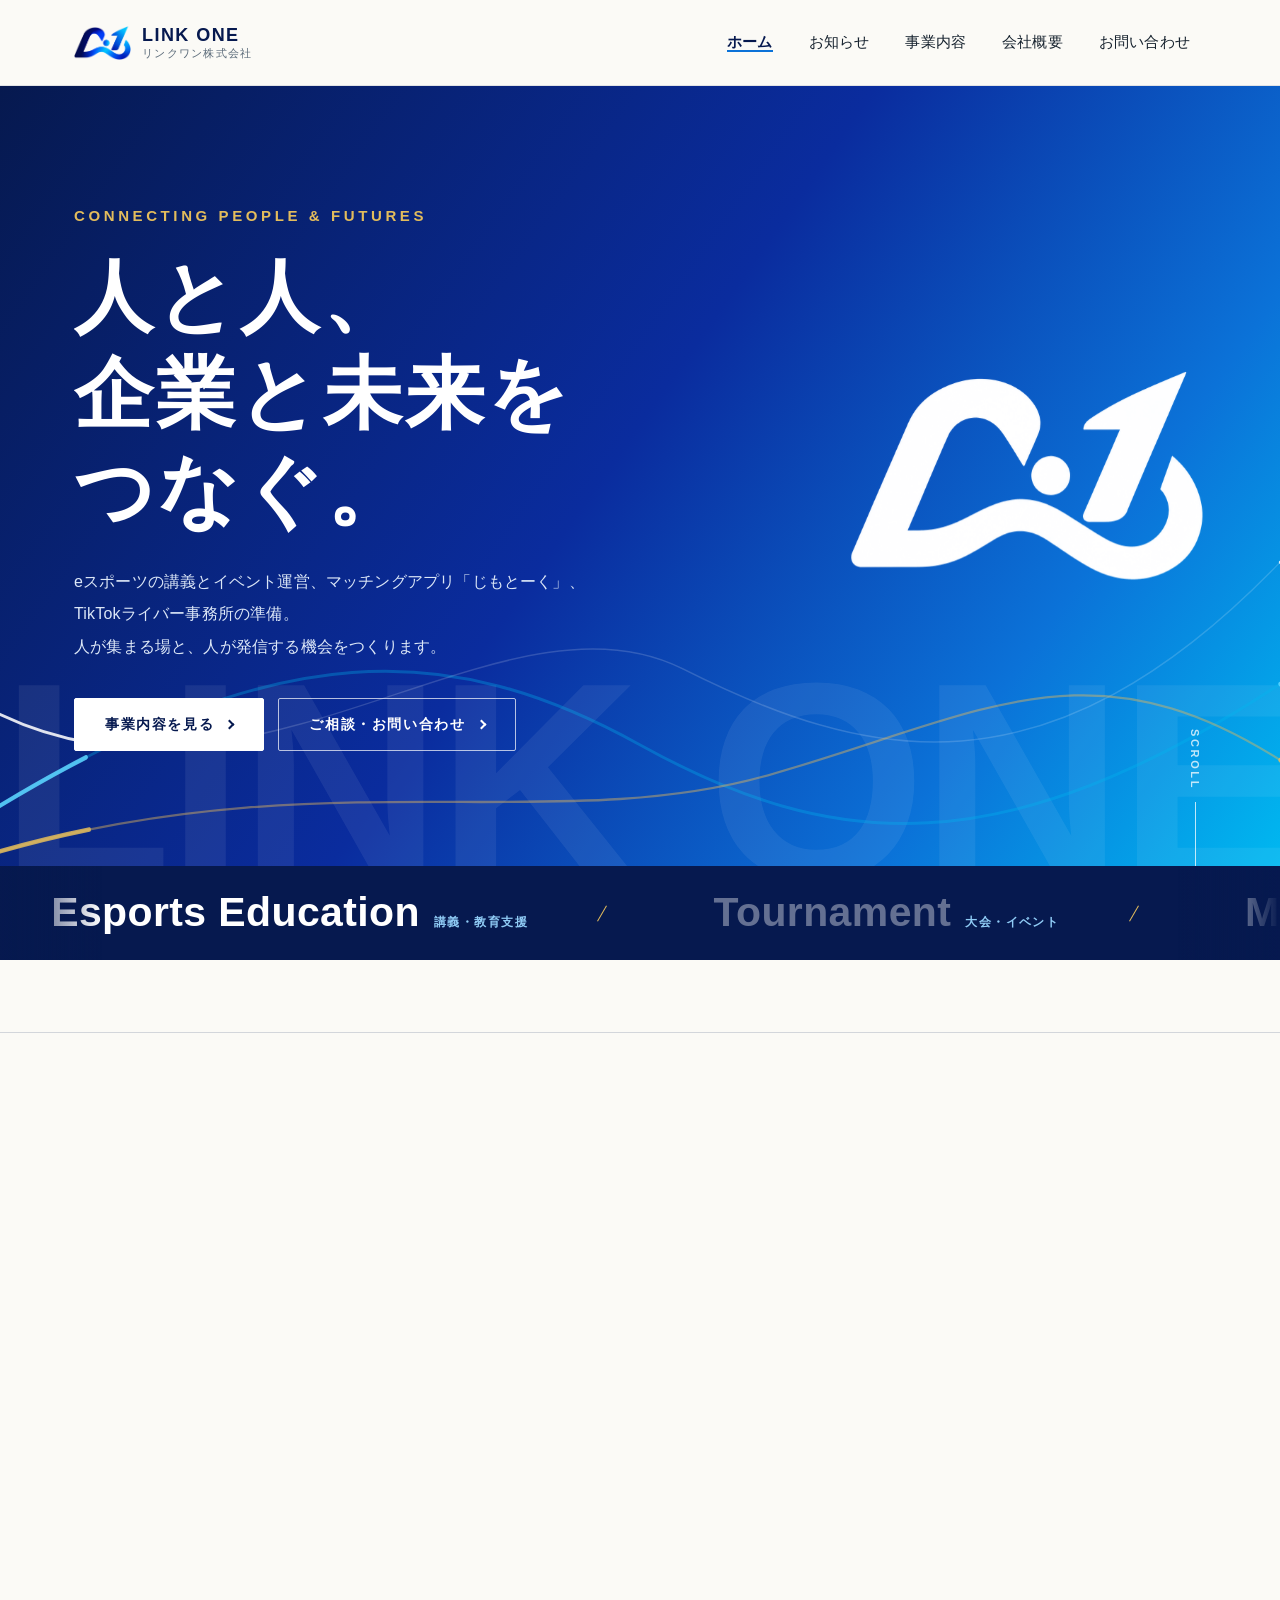
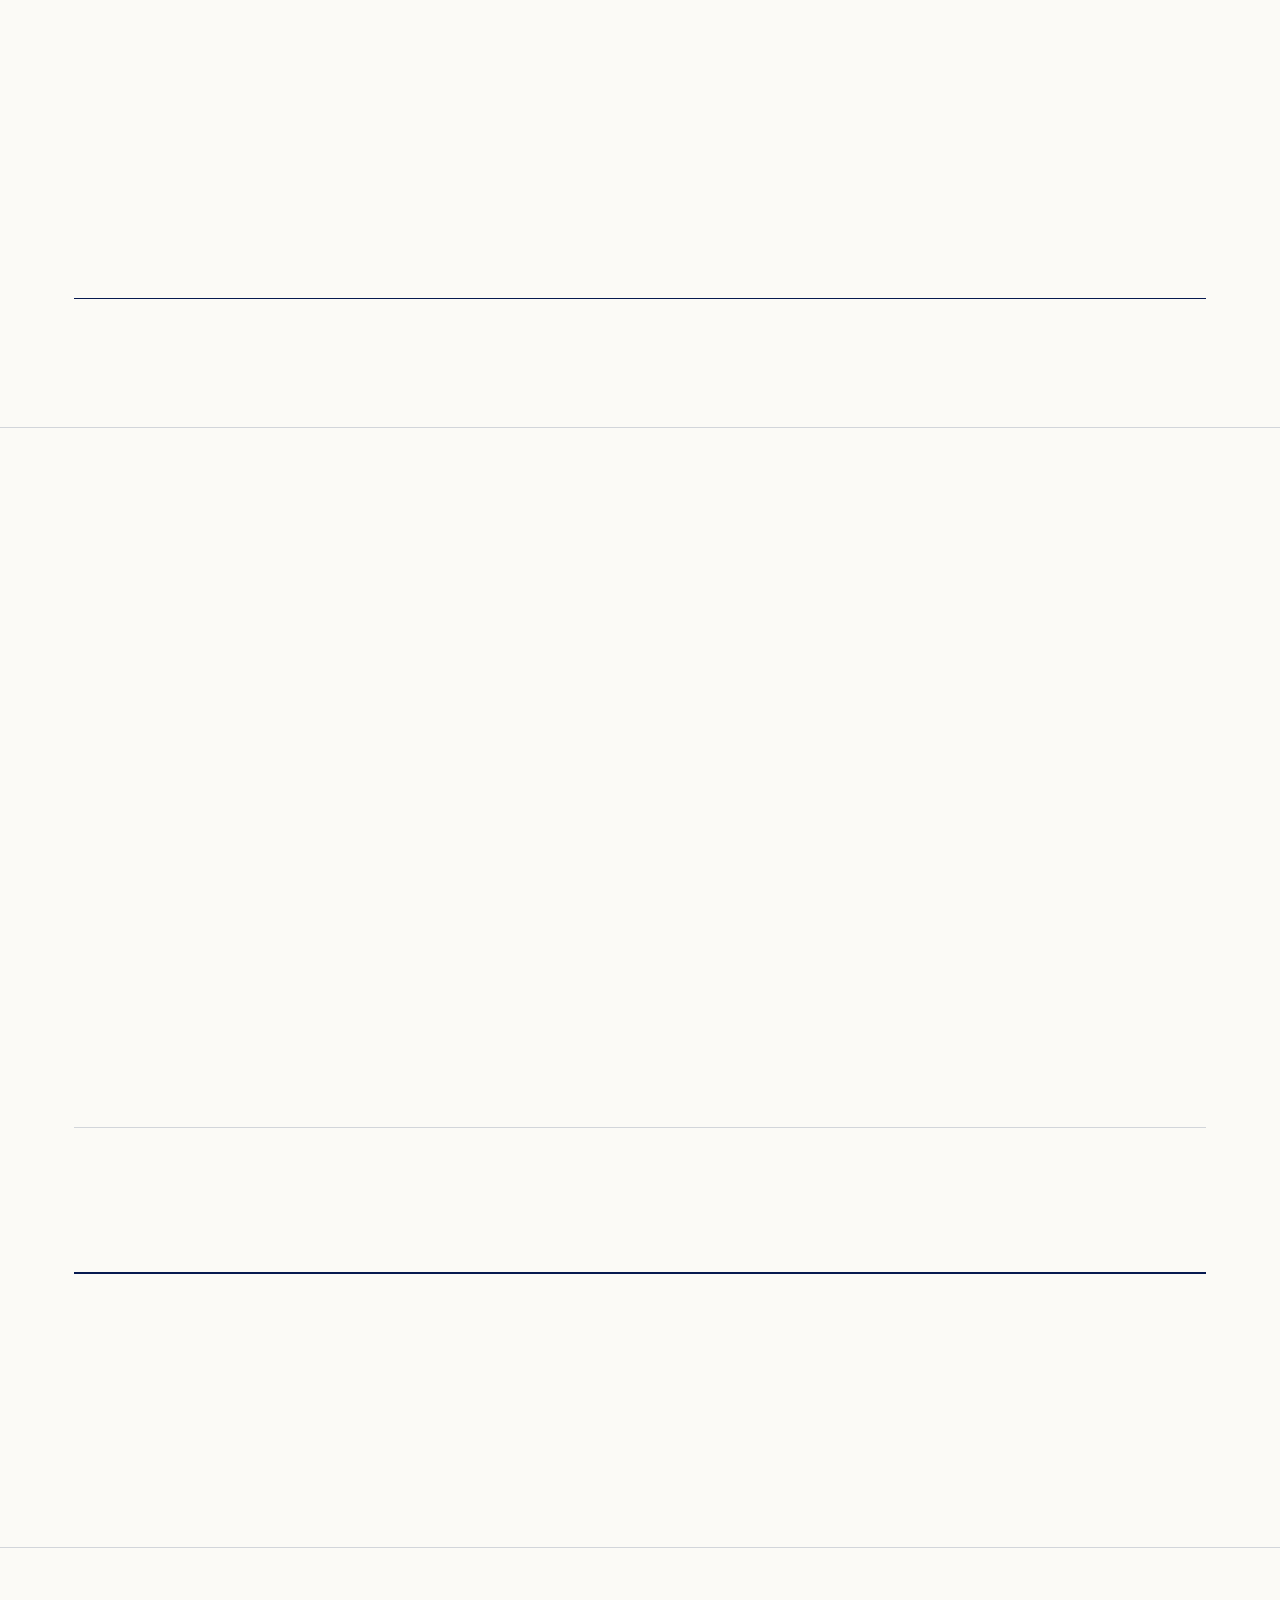
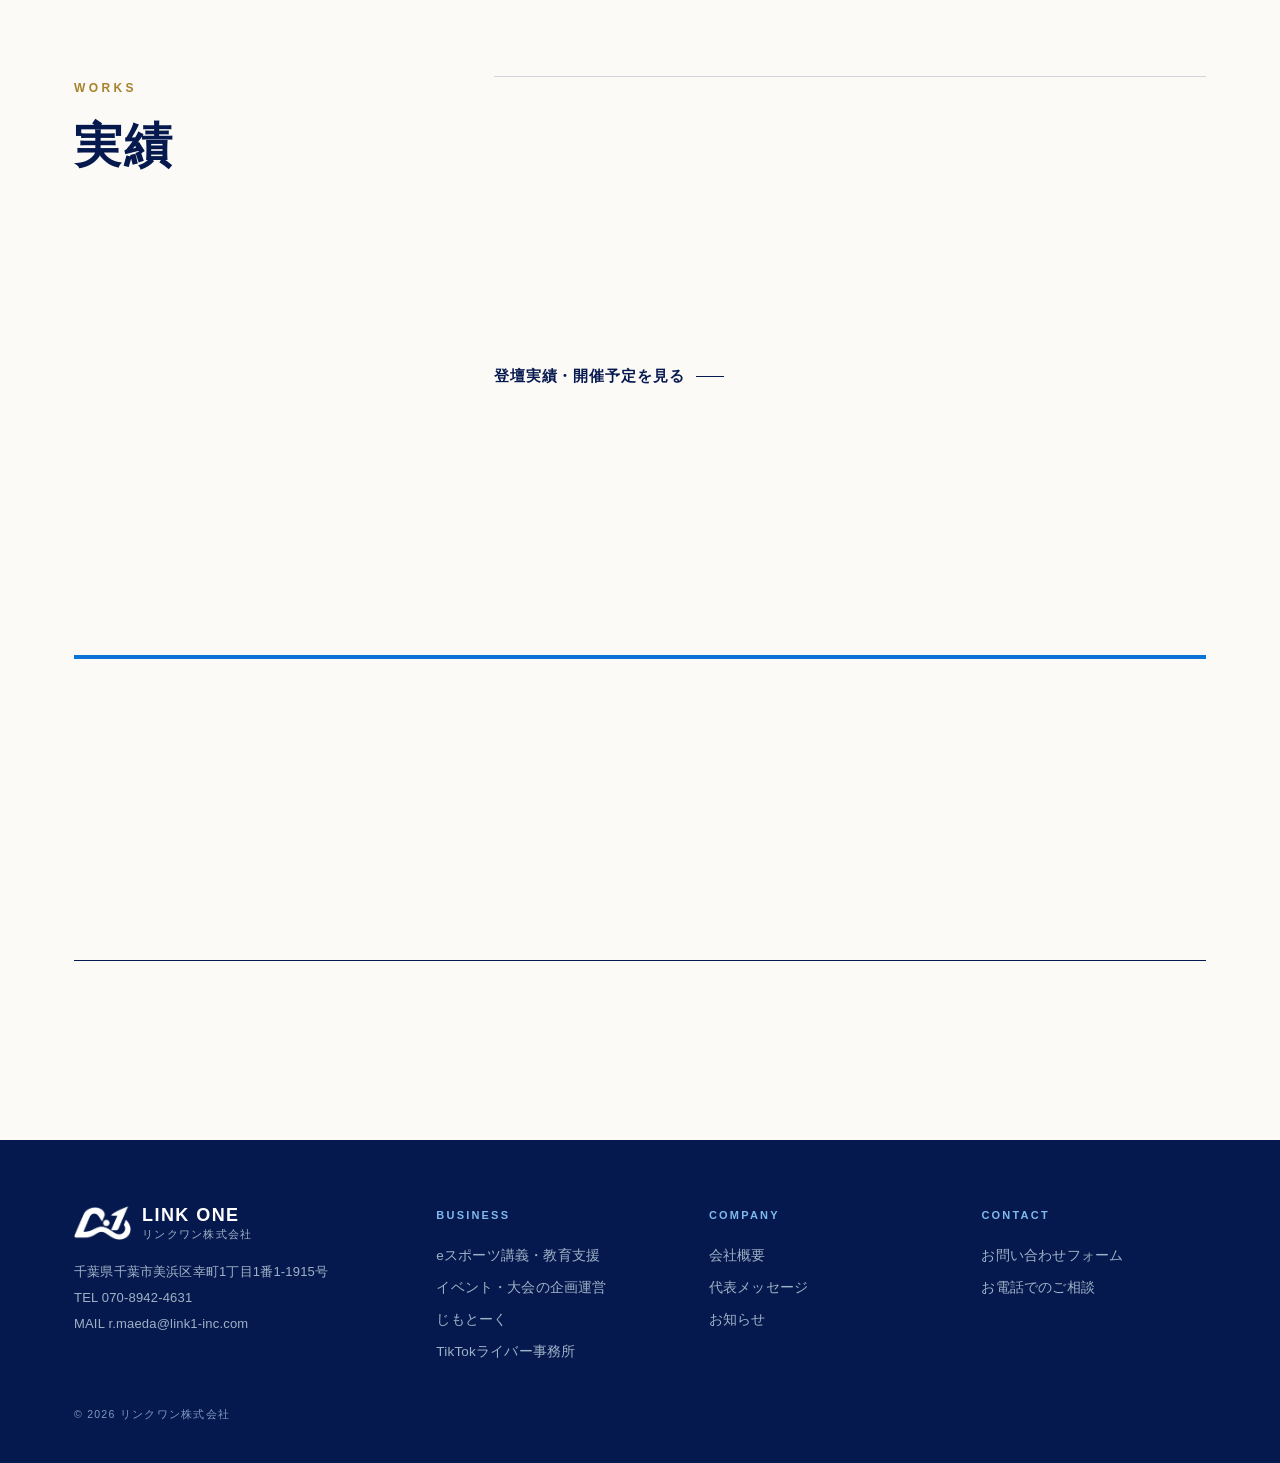
==== index.html @ 1086592f "ホームに動きを追加：見出しのせり上がり、一覧と番号の時間差表示、相談の流れ、「Let's link.」と矢印 Co-Authored-By: Claude Opus 5.5 <noreply@anth" ====
<!doctype html>
<html lang="ja" class="p-top p-washi">
<head>
  <meta charset="utf-8">
  <meta http-equiv="Content-Security-Policy" content="default-src 'self'; script-src 'self' 'sha256-2CDEPbBl6sxKOqhaT6Jx4oRXQnRDEptaxOREtysfcRs='; style-src 'self' https://fonts.googleapis.com; font-src https://fonts.gstatic.com; img-src 'self' data:; connect-src 'none'; object-src 'none'; base-uri 'self'; form-action 'self' mailto:">
  <meta name="referrer" content="strict-origin-when-cross-origin">
  <link rel="preconnect" href="https://fonts.googleapis.com">
  <link rel="preconnect" href="https://fonts.gstatic.com" crossorigin>
  <meta name="viewport" content="width=device-width,initial-scale=1,viewport-fit=cover">
  <meta name="description" content="人と人、企業と未来をつなぐ。eスポーツの講義とイベント運営、マッチングアプリ「じもとーく」の開発、TikTokライバー事務所の準備を行うリンクワン株式会社です。">
  <title>リンクワン株式会社</title>
  <link rel="stylesheet" href="https://fonts.googleapis.com/css2?family=Outfit:wght@500;600;700&family=M+PLUS+Rounded+1c:wght@400;500;700;800&display=swap">
  <meta name="robots" content="noindex,nofollow">
  <link rel="icon" href="img/favicon-32.png" sizes="32x32">
  <link rel="apple-touch-icon" href="img/favicon-180.png">
  <link rel="stylesheet" href="site.css?v=202611242200">
  <script>document.documentElement.className += " js"; try { if (sessionStorage.getItem("lo-splash")) { document.documentElement.className += " no-splash"; } else { sessionStorage.setItem("lo-splash", "1"); } } catch (e) {}</script>
</head>
<body id="top">
  <div class="splash" aria-hidden="true">
    <div class="splash__logo">
      <img src="img/logo-mark.png" alt="" width="1012" height="604">
      <span>LINK ONE</span>
    </div>
  </div>
  <a class="skip" href="#main">本文へスキップ</a>
  <header class="site-head">
    <div class="wrap">
      <a class="brand" href="index.html">
        <span class="brand__mark" aria-hidden="true"></span>
        <span class="brand__name"><b>LINK ONE</b><small>リンクワン株式会社</small></span>
      </a>
      <button class="nav-toggle" type="button" aria-expanded="false" aria-controls="gnav" aria-label="メニューを開く"><i aria-hidden="true"></i><span>MENU</span></button>
      <nav class="site-nav" id="gnav" aria-label="メインメニュー">
        <a href="index.html" aria-current="page"><span class="jp">ホーム</span><span class="en">HOME</span></a>
        <a href="news.html"><span class="jp">お知らせ</span><span class="en">NEWS</span></a>
        <a href="service.html"><span class="jp">事業内容</span><span class="en">BUSINESS</span></a>
        <a href="company.html"><span class="jp">会社概要</span><span class="en">COMPANY</span></a>
        <a href="contact.html"><span class="jp">お問い合わせ</span><span class="en">CONTACT</span></a>
      </nav>
    </div>
  </header>

  <main id="main" class="home">
    <section class="h-kv">
      <div class="h-kv__panel kv-seq">
        <svg class="h-kv__wave" viewBox="0 0 1200 400" preserveAspectRatio="none" aria-hidden="true" focusable="false">
          <path d="M0 360 C 260 250, 420 250, 600 320 S 940 400, 1200 280" fill="none" stroke="#00B8F0" stroke-opacity=".5" stroke-width="2" stroke-linecap="round" pathLength="1"/>
          <path class="h-kv__wave2" d="M0 300 C 240 380, 470 210, 640 270 S 980 360, 1200 200" fill="none" stroke="#FFFFFF" stroke-width="1" stroke-linecap="round" pathLength="1"/>
          <path class="h-kv__wave3" d="M0 390 C 300 330, 520 380, 720 340 S 1020 250, 1200 330" fill="none" stroke="#E2B65A" stroke-width="1.5" stroke-linecap="round" pathLength="1"/>
          <path class="h-kv__pulse h-kv__pulse1" d="M0 360 C 260 250, 420 250, 600 320 S 940 400, 1200 280" fill="none" stroke-linecap="round" pathLength="1"/>
          <path class="h-kv__pulse h-kv__pulse2" d="M0 300 C 240 380, 470 210, 640 270 S 980 360, 1200 200" fill="none" stroke-linecap="round" pathLength="1"/>
          <path class="h-kv__pulse h-kv__pulse3" d="M0 390 C 300 330, 520 380, 720 340 S 1020 250, 1200 330" fill="none" stroke-linecap="round" pathLength="1"/>
        </svg>
        <span class="h-kv__mark" aria-hidden="true"><span>LINK ONE　LINK ONE　</span></span>
        <img class="h-kv__logo" src="img/logo-mark-white.png" alt="LINK ONE" width="1012" height="604">
        <p class="h-kv__en">Connecting People &amp; Futures</p>
        <h1><span class="kv-ln"><span>人と人、</span></span><span class="kv-ln"><span>企業と未来を</span></span><span class="kv-ln"><span>つなぐ。</span></span></h1>
        <p class="h-kv__lede">eスポーツの講義とイベント運営、マッチングアプリ「じもとーく」、<br class="pc">TikTokライバー事務所の準備。<br>人が集まる場と、人が発信する機会をつくります。</p>
        <div class="h-btns">
          <a class="h-pill h-pill--white" href="service.html">事業内容を見る</a>
          <a class="h-pill h-pill--line" href="contact.html">ご相談・お問い合わせ</a>
        </div>
        <span class="h-kv__scroll" aria-hidden="true">Scroll</span>
      </div>
    </section>

    <div class="t-ticker" aria-hidden="true">
      <div class="t-ticker__track">
        <div class="t-ticker__group">
          <span class="t-ticker__item"><b>Esports Education</b><small>講義・教育支援</small></span>
          <span class="t-ticker__item t-ticker__item--line"><b>Tournament</b><small>大会・イベント</small></span>
          <span class="t-ticker__item"><b>Matching App</b><small>じもとーく</small></span>
          <span class="t-ticker__item t-ticker__item--line"><b>Live Streaming</b><small>ライバー事務所</small></span>
        </div>
        <div class="t-ticker__group">
          <span class="t-ticker__item"><b>Esports Education</b><small>講義・教育支援</small></span>
          <span class="t-ticker__item t-ticker__item--line"><b>Tournament</b><small>大会・イベント</small></span>
          <span class="t-ticker__item"><b>Matching App</b><small>じもとーく</small></span>
          <span class="t-ticker__item t-ticker__item--line"><b>Live Streaming</b><small>ライバー事務所</small></span>
        </div>
      </div>
    </div>

    <div class="t-newsbar">
      <div class="wrap">
        <p class="t-newsbar__label">News</p>
        <a class="t-newsbar__item" href="https://obceevents.com/levelupday/" target="_blank" rel="noopener noreferrer">
          <time datetime="2026-11-22">2026.11.22</time>
          <span class="t-newsbar__cat">イベント</span>
          <span class="t-newsbar__title">「OKAYAMA HIGH SCHOOL ESPORTS CUP 2026 LEVEL UP DAY」に共同開催として参加します</span>
        </a>
      </div>
    </div>

    <section class="t-sec">
      <div class="wrap">
        <div class="t-head t-head--split">
          <div class="t-head__main">
            <p class="t-head__en">Business</p>
            <h2>事業</h2>
          </div>
          <div class="t-head__aside">
            <p>「人をつなぐ」を軸に、教育・イベント・アプリ・配信の4つの事業を行っています。</p>
            <a class="t-link" href="service.html">事業内容を見る</a>
          </div>
        </div>
        <ol class="t-biz">
          <li class="reveal">
            <a href="service.html#lecture">
              <span class="t-biz__no">01</span>
              <span class="t-biz__name"><span class="t-biz__en">Education</span><b>eスポーツ講義・教育支援</b></span>
              <span class="t-biz__desc">キャリア講演・実技コーチングで、競技の経験を将来につなげる</span>
              <span class="t-biz__arrow" aria-hidden="true"></span>
            </a>
          </li>
          <li class="reveal">
            <a href="service.html#event">
              <span class="t-biz__no">02</span>
              <span class="t-biz__name"><span class="t-biz__en">Event</span><b>イベント・大会の企画設計と運営</b></span>
              <span class="t-biz__desc">校内大会・交流戦から企業イベントまで、企画と当日の運営</span>
              <span class="t-biz__arrow" aria-hidden="true"></span>
            </a>
          </li>
          <li class="reveal">
            <a href="service.html#jimotalk">
              <span class="t-biz__no">03</span>
              <span class="t-biz__name"><span class="t-biz__en">App</span><b>じもとーく<em>開発中</em></b></span>
              <span class="t-biz__desc t-biz__desc--app">
                <span class="t-biz__shots" aria-hidden="true"><img src="img/jimotalk/jt-top.png" alt="" width="430" height="900" loading="lazy"><img src="img/jimotalk/jt-search.png" alt="" width="430" height="900" loading="lazy"></span>
                近くの「今ヒマな人」とすぐ話せるマッチングアプリ
              </span>
              <span class="t-biz__arrow" aria-hidden="true"></span>
            </a>
          </li>
          <li class="reveal">
            <a href="service.html#liver">
              <span class="t-biz__no">04</span>
              <span class="t-biz__name"><span class="t-biz__en">Media</span><b>TikTokライバー事務所<em>企画中</em></b></span>
              <span class="t-biz__desc">配信の始め方から収益化まで、ライバーに伴走する</span>
              <span class="t-biz__arrow" aria-hidden="true"></span>
            </a>
          </li>
        </ol>
        <a class="t-link t-more" href="service.html">事業内容を見る</a>
      </div>
    </section>

    <section class="t-sec">
      <div class="wrap">
        <div class="t-head t-head--split">
          <div class="t-head__main">
            <p class="t-head__en">Strength</p>
            <h2>リンクワンの特徴</h2>
          </div>
          <div class="t-head__aside">
            <p>学校と現場の両方を知る立場から、企画から当日の運営までをひとつの窓口で引き受けます。</p>
            <a class="t-link" href="company.html">会社概要を見る</a>
          </div>
        </div>
        <ol class="t-points">
          <li class="reveal"><span class="t-points__no">01</span><h3>教育と現場、両方の言葉がわかる</h3><p>学校が気にする安全や学習効果も、選手が気にする競技性や公平性も、両方わかったうえで組み立てます。</p></li>
          <li class="reveal"><span class="t-points__no">02</span><h3>企画した人が、当日も現場に立つ</h3><p>当日も自分たちが動くので、机上だけの進行表にはしません。</p></li>
          <li class="reveal"><span class="t-points__no">03</span><h3>配信とアプリの事業も手がける</h3><p>ライバー事務所の準備と、マッチングアプリの開発を進めています。</p></li>
          <li class="reveal"><span class="t-points__no">04</span><h3>窓口がひとつで完結する</h3><p>講義・企画・運営・機材手配まで、ご連絡先はひとつです。</p></li>
        </ol>

        <h3 class="t-sub">ご相談から振り返りまで</h3>
        <ol class="t-flow">
          <li><span>STEP 01</span>ヒアリング</li>
          <li><span>STEP 02</span>企画・ご提案</li>
          <li><span>STEP 03</span>準備・リハーサル</li>
          <li><span>STEP 04</span>当日運営</li>
          <li><span>STEP 05</span>振り返り</li>
        </ol>
        <p class="t-note">相談段階での費用はいただきません。</p>
      </div>
    </section>

    <section class="t-sec">
      <div class="wrap t-side">
        <div class="t-head">
          <p class="t-head__en">Works</p>
          <h2>実績</h2>
        </div>
        <div class="t-side__body">
          <ol class="t-works">
            <li class="reveal">
              <span class="t-works__when"><time datetime="2026-12-13">2026.12.13</time><em>共同開催（予定）</em></span>
              <p>OKAYAMA HIGH SCHOOL ESPORTS CUP 2026 LEVEL UP DAY</p>
            </li>
            <li class="reveal">
              <span class="t-works__when"><time datetime="2026-09-24">2026.09.24</time><em>授業</em></span>
              <p>専門学校でのeスポーツキャリア授業</p>
            </li>
            <li class="reveal">
              <span class="t-works__when"><em>講演</em></span>
              <p>TSUNABeeeeee！esports高等学院 オープンスクール</p>
            </li>
          </ol>
          <a class="t-link" href="service.html#lecture">登壇実績・開催予定を見る</a>
        </div>
      </div>
    </section>

    <section class="t-cta">
      <div class="wrap">
        <a class="t-cta__link" href="contact.html">
          <span class="t-cta__en">Let's link.</span>
          <span class="t-cta__jp">講義・イベントのご相談フォームへ</span>
          <span class="t-cta__arrow" aria-hidden="true"></span>
        </a>
        <p class="t-cta__sub"><a href="company.html">会社概要</a><a href="company.html#message">代表メッセージ</a></p>
      </div>
    </section>
  </main>

  <footer class="site-foot">
    <div class="wrap">
      <div class="foot-grid">
        <div>
          <a class="brand" href="index.html">
            <span class="brand__mark" aria-hidden="true"></span>
            <span class="brand__name"><b>LINK ONE</b><small>リンクワン株式会社</small></span>
          </a>
          <address class="foot-addr">
            千葉県千葉市美浜区幸町1丁目1番1-1915号<br>
            TEL <a href="tel:07089424631">070-8942-4631</a><br>
            MAIL <a href="mailto:r.maeda@link1-inc.com">r.maeda@link1-inc.com</a>
          </address>
        </div>
        <nav class="foot-col" aria-label="事業内容">
          <h3>Business</h3>
          <a href="service.html#lecture">eスポーツ講義・教育支援</a>
          <a href="service.html#event">イベント・大会の企画運営</a>
          <a href="service.html#jimotalk">じもとーく</a>
          <a href="service.html#liver">TikTokライバー事務所</a>
        </nav>
        <nav class="foot-col" aria-label="会社情報">
          <h3>Company</h3>
          <a href="company.html">会社概要</a>
          <a href="company.html#message">代表メッセージ</a>
          <a href="news.html">お知らせ</a>
        </nav>
        <nav class="foot-col" aria-label="お問い合わせ">
          <h3>Contact</h3>
          <a href="contact.html">お問い合わせフォーム</a>
          <a href="tel:07089424631">お電話でのご相談</a>
        </nav>
      </div>
      <p class="copy">© 2026 リンクワン株式会社</p>
    </div>
  </footer>

  <a class="pagetop" href="#top" aria-label="ページ上部へ戻る"></a>
  <script src="app.js?v=202611242200" defer></script>
</body>
</html>
---- site.css ----
/*
 * リンクワン株式会社 コーポレートサイト
 *
 * ページごとのスタイルは <html> のクラスで切り替える
 *   p-top   … トップページ
 *   p-sub   … 下層ページ（事業内容・会社概要・お問い合わせ・404）
 *   p-washi … 和紙の背景（404以外）
 * :where() で囲んだクラスは詳細度0なので、記述順どおりに優先される
 */
/* ==========================================================
   変数
   ========================================================== */

:root {
  --white: #FFFFFF;
  --tint: #F2F5F8;
  --tint-2: #E7EDF3;
  --navy: #06194F;
  --navy-2: #123A86;
  --blue: #0B72D8;
  --blue-bright: #008AF5;
  --blue-lite: #E8F2FD;
  --line: #DCE3EA;
  --line-2: #BFC9D4;
  --fg: #16222E;
  --fg-dim: #5A6A79;
  --on-navy: #E6EDF4;
  --on-navy-dim: #9FB2C5;
  --alert: #C0392B;
  --maxw: 1180px;
  --f-lat: "Outfit","M PLUS Rounded 1c","Hiragino Kaku Gothic ProN",sans-serif;
  --f-jp: "M PLUS Rounded 1c","Hiragino Kaku Gothic ProN","BIZ UDPGothic",sans-serif;
  --gold: #C9A24B;
  --gold-bright: #E3BC5C;
  --cyan: #00B8F0;
  --grad: linear-gradient(125deg,#06194F 0%,#0A2C9E 48%,#0B72D8 78%,#00B8F0 100%);
}

/* ==========================================================
   基本（リセット・ヘッダー・フッター・共通部品）
   ========================================================== */

*,
*::before,
*::after {
  box-sizing: border-box;
}

body {
  margin: 0;
  background: var(--white);
  color: var(--fg);
  font-family: var(--f-jp);
  letter-spacing: .012em;
}

img {
  max-width: 100%;
  height: auto;
  display: block;
}

a {
  color: inherit;
}

@media (prefers-reduced-motion: reduce) {
  * {
    animation: none !important;
    transition: none !important;
  }
}

.wrap {
  width: 100%;
  max-width: var(--maxw);
  margin-inline: auto;
  padding-inline: 24px;
}

@media(max-width: 600px) {
  .wrap {
    padding-inline: 18px;
  }
}

.site-head {
  position: sticky;
  top: env(safe-area-inset-top,0px);
  z-index: 50;
}

.site-head .wrap {
  display: flex;
  flex-wrap: wrap;
  align-items: center;
  gap: 12px 24px;
}

.brand {
  display: flex;
  align-items: center;
  gap: 11px;
  text-decoration: none;
  margin-right: auto;
}

.brand__mark {
  display: block;
  flex: none;
  width: 57px;
  height: 34px;
  background: url("img/logo-mark.png") left center / contain no-repeat;
}

@media(max-width: 600px) {
  .brand__mark {
    width: 48px;
    height: 29px;
  }
}

.brand__name {
  display: flex;
  flex-direction: column;
  line-height: 1.3;
}

.brand__name b {
  font-family: var(--f-lat);
  font-weight: 700;
  font-size: 18px;
  letter-spacing: .08em;
  color: var(--navy);
}

.brand__name small {
  font-size: 10.5px;
  color: var(--fg-dim);
  letter-spacing: .12em;
}

.site-nav {
  display: flex;
  flex-wrap: wrap;
  align-items: center;
}

.site-nav a {
  text-decoration: none;
  font-weight: 500;
  color: var(--fg);
}

.site-nav a:hover {
  color: var(--blue);
}

.crumb {
  border-bottom: 1px solid var(--line);
  background: var(--white);
}

.crumb .wrap {
  display: flex;
  flex-wrap: wrap;
  gap: 8px;
  padding-block: 12px;
  font-size: 12.5px;
  color: var(--fg-dim);
}

.crumb a {
  text-decoration: none;
  color: var(--blue);
}

.crumb a:hover {
  text-decoration: underline;
}

.eyebrow {
  margin: 0 0 14px;
  font-family: var(--f-lat);
  font-weight: 600;
  font-size: 11.5px;
  letter-spacing: .24em;
  text-transform: uppercase;
  color: var(--blue);
}

.sec-head {
  flex-direction: column;
}

.sec-head h2 {
  margin: 0;
  text-wrap: balance;
}

.lede {
  color: var(--fg-dim);
}

.sec-tint {
  background: var(--tint);
}

.sec-white {
  background: var(--white);
}

.page-head {
  background: var(--navy);
  color: var(--white);
  padding-block: clamp(44px,6vw,72px);
  position: relative;
  overflow: hidden;
}

.page-head::after {
  content: "";
  position: absolute;
  right: -6%;
  top: -40%;
  width: 46%;
  height: 180%;
  background: linear-gradient(135deg,rgba(0,138,245,.60),rgba(14,111,184,0));
  transform: skewX(-12deg);
  pointer-events: none;
}

.page-head .wrap {
  position: relative;
}

.page-head h1 {
  margin: 0;
  font-size: clamp(26px,4.4vw,40px);
  font-weight: 700;
  line-height: 1.5;
  letter-spacing: .02em;
}

.page-head .lede {
  color: var(--on-navy-dim);
  margin: 18px 0 0;
  font-size: 15.5px;
}

.cta-row {
  display: flex;
  flex-wrap: wrap;
  gap: 12px;
  margin-top: 32px;
}

.btn {
  display: inline-flex;
  align-items: center;
  gap: 10px;
  padding: 15px 28px;
  text-decoration: none;
  font-weight: 700;
  font-size: 14.5px;
  letter-spacing: .04em;
  border: 1px solid var(--navy);
}

.btn-main {
  background: var(--navy);
  color: var(--white);
}

.btn-main:hover {
  background: var(--blue);
  border-color: var(--blue);
}

.btn-ghost {
  color: var(--navy);
  background: var(--white);
}

.btn-ghost:hover {
  background: var(--blue-lite);
}

.svc .en {
  display: block;
  font-family: var(--f-lat);
  font-size: 11px;
  letter-spacing: .2em;
  color: var(--blue);
  font-weight: 600;
  margin-bottom: 12px;
}

.svc h3 {
  font-weight: 700;
  line-height: 1.6;
  color: var(--navy);
}

.svc p {
  margin: 0 0 16px;
  color: var(--fg-dim);
}

.svc ul {
  flex-direction: column;
}

.svc li {
  padding-left: 17px;
  position: relative;
  line-height: 1.8;
}

.svc li::before {
  content: "";
  position: absolute;
  left: 0;
}

.contact-grid {
  display: grid;
  gap: 36px;
}

@media(min-width: 860px) {
  .contact-grid {
    grid-template-columns: 1.05fr .95fr;
    gap: 56px;
  }
}

.field {
  display: flex;
  flex-direction: column;
  gap: 7px;
  margin-bottom: 18px;
}

.field label {
  font-size: 13px;
  font-weight: 700;
  letter-spacing: .04em;
  color: var(--navy);
}

.field .req {
  color: var(--alert);
  font-size: 11px;
  margin-left: 5px;
}

.field input,
.field textarea,
.field select {
  font-family: var(--f-jp);
  font-size: 15px;
  padding: 13px 14px;
  border: 1px solid var(--line-2);
  background: var(--white);
  color: var(--fg);
  border-radius: 0;
}

.field textarea {
  min-height: 150px;
  resize: vertical;
}

.site-foot {
  background: var(--navy);
  color: var(--on-navy);
}

.foot-grid {
  display: grid;
}

.site-foot .brand__mark {
  background-image: url("img/logo-mark-white.png");
}

.site-foot .brand__name b {
  color: var(--white);
}

.site-foot .brand__name small {
  color: var(--on-navy-dim);
}

.foot-addr {
  margin: 18px 0 0;
  color: var(--on-navy-dim);
  line-height: 2;
  font-style: normal;
  font-size: 13px;
}

.foot-col {
  display: flex;
  flex-direction: column;
  gap: 9px;
}

.foot-col h3 {
  margin: 0 0 6px;
  font-family: var(--f-lat);
  font-size: 11px;
  letter-spacing: .2em;
  font-weight: 600;
  text-transform: uppercase;
}

.foot-col a {
  color: var(--on-navy-dim);
  font-size: 13.5px;
  line-height: 1.7;
}

.copy {
  margin: 44px 0 0;
  font-family: var(--f-lat);
}

html {
  -webkit-text-size-adjust: 100%;
  scroll-behavior: smooth;
}

[id] {
  scroll-margin-top: 96px;
}

@media (prefers-reduced-motion: reduce) {
  html {
    scroll-behavior: auto;
  }
}

.site-head {
  transition: box-shadow .35s ease,background-color .35s ease;
}

.site-head.is-stuck {
  box-shadow: 0 2px 16px rgba(6,25,79,.12);
}

.svc article {
  transition: background-color .3s ease,border-color .3s ease;
}

.pagetop {
  position: fixed;
  right: 18px;
  bottom: 18px;
  z-index: 60;
  width: 48px;
  height: 48px;
  display: grid;
  place-items: center;
  background: var(--navy);
  color: #FFFFFF;
  text-decoration: none;
  opacity: 0;
  visibility: hidden;
  transform: translateY(10px);
  transition: opacity .3s ease,transform .3s ease,visibility .3s,background-color .28s ease;
}

.pagetop.is-on {
  opacity: 1;
  visibility: visible;
  transform: none;
}

.pagetop:hover {
  background: var(--blue);
}

.pagetop::before {
  content: "";
  width: 11px;
  height: 11px;
  border-left: 2px solid #FFFFFF;
  border-top: 2px solid #FFFFFF;
  transform: rotate(45deg) translate(2px,2px);
}

@media(min-width: 1180px) {
  .pagetop {
    right: 24px;
  }
}

.js .kv-seq > * {
  opacity: 0;
  transform: translateY(14px);
  animation: kvIn .8s cubic-bezier(.22,.61,.36,1) forwards;
}

.js .kv-seq > *:nth-child(1) {
  animation-delay: .12s;
}

.js .kv-seq > *:nth-child(2) {
  animation-delay: .24s;
}

.js .kv-seq > *:nth-child(3) {
  animation-delay: .36s;
}

.js .kv-seq > *:nth-child(4) {
  animation-delay: .48s;
}

@keyframes kvIn {
  to {
    opacity: 1;
    transform: none;
  }
}

@media (prefers-reduced-motion: reduce) {
  .js .kv-seq > * {
    opacity: 1;
    transform: none;
    animation: none;
  }
}

.more {
  display: inline-flex;
  align-items: center;
  gap: 11px;
}

.more::after {
  content: "";
  width: 7px;
  height: 7px;
  flex: none;
  border-top: 1.5px solid currentColor;
  border-right: 1.5px solid currentColor;
  transform: rotate(45deg);
  transition: transform .3s ease;
}

.more:hover::after {
  transform: rotate(45deg) translate(2px,-2px);
}

.skip {
  position: absolute;
  left: 12px;
  top: -60px;
  z-index: 100;
  background: var(--navy);
  color: #FFFFFF;
  padding: 12px 18px;
  font-size: 13px;
  font-weight: 700;
  text-decoration: none;
  transition: top .2s ease;
}

.skip:focus {
  top: 12px;
}

.page-head :focus-visible,
.site-foot :focus-visible,
.pagetop:focus-visible {
  outline-color: #FFFFFF;
}

@media(max-width: 600px) {
  .site-head .wrap {
    gap: 0;
  }

  .brand {
    margin-right: auto;
  }

  .brand__name b {
    font-size: 16px;
  }

  .brand__name small {
    font-size: 9.5px;
  }

  .cta-row {
    gap: 10px;
    margin-top: 26px;
  }

  .cta-row .btn {
    width: 100%;
    justify-content: center;
    padding: 14px 20px;
  }

  .sec-head .sub {
    margin-top: 10px;
  }

  .page-head {
    padding-block: 36px 38px;
  }

  .page-head h1 {
    font-size: 25px;
  }

  .page-head .lede {
    font-size: 14px;
    margin-top: 14px;
  }

  .foot-grid > div:first-child {
    grid-column: 1 / -1;
  }

  .foot-col a {
    font-size: 13px;
  }

  .field input,
  .field textarea,
  .field select {
    font-size: 16px;
  }
}

@media(max-width: 360px) {
  .brand__name b {
    font-size: 15px;
  }
}

.site-head .wrap {
  padding-block: 18px;
}

.site-nav {
  gap: 4px;
}

.site-nav a {
  padding: 10px 16px;
  font-size: 14.5px;
}

.copy {
  margin-top: 40px;
  padding-top: 0;
  border-top: 0;
  color: #7E9ABF;
  font-size: 10.5px;
  letter-spacing: .12em;
}

.foot-grid {
  gap: 40px;
}

@media(min-width: 860px) {
  .foot-grid {
    grid-template-columns: 1.4fr 1fr 1fr 1fr;
    gap: 48px;
  }
}

.foot-col h3 {
  color: #7FB9EE;
  margin-bottom: 10px;
}

.site-foot {
  padding-block: 64px 38px;
}

@media(max-width: 600px) {
  .site-head .wrap {
    padding-block: 12px;
  }
}

.site-nav a[aria-current="page"] {
  box-shadow: none;
  color: var(--navy);
  font-weight: 700;
}

@media (prefers-reduced-motion: reduce) {
  .app .site-nav.is-open {
    animation: none;
  }
}

.foot-col a,
.foot-addr a {
  position: relative;
  display: inline-block;
  width: fit-content;
  text-decoration: none;
  border-bottom: 0;
  transition: color .25s ease,transform .3s cubic-bezier(.22,.61,.36,1),opacity .15s ease;
}

.foot-col a::after,
.foot-addr a::after {
  content: "";
  position: absolute;
  left: 0;
  bottom: -1px;
  width: 100%;
  height: 1px;
  background: currentColor;
  transform: scaleX(0);
  transform-origin: left center;
  transition: transform .32s cubic-bezier(.22,.61,.36,1);
}

.foot-col a:hover,
.foot-col a:focus-visible,
.foot-addr a:hover,
.foot-addr a:focus-visible {
  transform: translateX(5px);
}

.foot-col a:hover::after,
.foot-col a:focus-visible::after,
.foot-addr a:hover::after,
.foot-addr a:focus-visible::after {
  transform: scaleX(1);
}

.foot-col a:active,
.foot-addr a:active {
  transform: translateX(7px);
}

.foot-col a:active::after,
.foot-addr a:active::after {
  transform: scaleX(1);
}

.foot-addr a:hover {
  text-decoration: none;
}

@media (prefers-reduced-motion: reduce) {
  .foot-col a,
  .foot-addr a,
  .foot-col a::after,
  .foot-addr a::after {
    transition: none;
  }

  .foot-col a:hover,
  .foot-addr a:hover {
    transform: none;
  }
}

.nav-toggle {
  display: none;
}

.site-nav .en {
  display: none;
}

@media(max-width: 600px) {
  .site-head {
    z-index: 70;
  }

  .brand {
    position: relative;
    z-index: 65;
  }

  .nav-toggle {
    display: inline-flex;
    align-items: center;
    justify-content: center;
    width: 44px;
    height: 44px;
    margin-left: auto;
    margin-right: -10px;
    padding: 0;
    border: 0;
    background: none;
    cursor: pointer;
    position: relative;
    z-index: 71;
  }

  .nav-toggle span {
    display: none;
  }

  .nav-toggle i {
    display: block;
    width: 24px;
    height: 1.6px;
    background: var(--navy);
    position: relative;
    transition: background-color .2s ease;
  }

  .nav-toggle i::before,
  .nav-toggle i::after {
    content: "";
    position: absolute;
    right: 0;
    height: 1.6px;
    background: var(--navy);
    transition: transform .34s cubic-bezier(.22,.61,.36,1),width .3s cubic-bezier(.22,.61,.36,1),background-color .2s ease;
  }

  .nav-toggle i::before {
    top: -7px;
    width: 24px;
  }

  .nav-toggle i::after {
    top: 7px;
    width: 15px;
  }

  .nav-toggle.is-open i {
    background: transparent;
  }

  .nav-toggle.is-open i::before {
    transform: translateY(7px) rotate(45deg);
    background: var(--white);
  }

  .nav-toggle.is-open i::after {
    width: 24px;
    transform: translateY(-7px) rotate(-45deg);
    background: var(--white);
  }

  body.nav-open .site-head {
    background: transparent;
    border-bottom-color: transparent;
    box-shadow: none;
  }

  body.nav-open .site-head .brand__mark {
    background-image: url("img/logo-mark-white.png");
  }

  body.nav-open .site-head .brand__name b {
    color: var(--white);
  }

  body.nav-open .site-head .brand__name small {
    color: rgba(255,255,255,.62);
  }

  body.nav-open {
    overflow: hidden;
  }

  .app .site-nav {
    position: fixed;
    inset: 0;
    z-index: 60;
    display: flex;
    flex-direction: column;
    justify-content: flex-start;
    align-items: stretch;
    gap: 0;
    margin: 0;
    border: 0;
    background: var(--navy);
    padding: 88px 24px calc(34px + env(safe-area-inset-bottom,0px));
    opacity: 0;
    visibility: hidden;
    transform: translateY(-14px);
    transition: opacity .34s cubic-bezier(.22,.61,.36,1),transform .34s cubic-bezier(.22,.61,.36,1),visibility .34s;
    overflow-y: auto;
  }

  .app .site-nav.is-open {
    opacity: 1;
    visibility: visible;
    transform: none;
  }

  .site-nav a {
    display: flex;
    align-items: baseline;
    gap: 14px;
    padding: 20px 2px;
    color: var(--white);
    text-align: left;
    border-bottom: 1px solid rgba(255,255,255,.16);
    border-right: 0;
    opacity: 0;
    transform: translateY(10px);
  }

  .site-nav.is-open a {
    opacity: 1;
    transform: none;
  }

  .site-nav.is-open a:nth-child(1) {
    transition-delay: .10s;
  }

  .site-nav.is-open a:nth-child(2) {
    transition-delay: .17s;
  }

  .site-nav.is-open a:nth-child(3) {
    transition-delay: .24s;
  }

  .site-nav.is-open a:nth-child(4) {
    transition-delay: .31s;
  }

  .site-nav a[aria-current="page"] {
    box-shadow: none;
    font-weight: 400;
    color: var(--white);
  }

  .site-nav a[aria-current="page"] .jp {
    color: #8FCBF5;
  }

  .site-nav .jp {
    font-size: 22px;
    font-weight: 700;
    letter-spacing: .03em;
    line-height: 1.3;
  }

  .site-nav .en {
    display: block;
    font-family: var(--f-lat);
    font-size: 10px;
    font-weight: 600;
    letter-spacing: .2em;
    color: rgba(143,203,245,.75);
  }
}

@media (prefers-reduced-motion: reduce) {
  .app .site-nav,
  .site-nav a {
    transition: none !important;
  }

  .site-nav a {
    opacity: 1;
    transform: none;
  }
}

@media(max-width: 600px) {
  .foot-col {
    display: none;
  }

  .foot-grid {
    grid-template-columns: 1fr;
    gap: 0;
  }

  .site-foot {
    padding-block: 48px 30px;
  }

  .site-foot .brand__name b {
    font-size: 17px;
    letter-spacing: .1em;
  }

  .site-foot .brand__name small {
    font-size: 10px;
    letter-spacing: .16em;
  }

  .foot-addr {
    margin-top: 22px;
    font-size: 13.5px;
    line-height: 2.2;
    letter-spacing: .04em;
    color: rgba(255,255,255,.72);
  }

  .foot-addr a {
    font-size: 13.5px;
  }

  .copy {
    margin-top: 34px;
    font-size: 9.5px;
    letter-spacing: .18em;
    color: #7E9ABF;
  }

  body {
    letter-spacing: .02em;
  }

  .sec-head .sub {
    letter-spacing: .03em;
  }

  .svc p {
    letter-spacing: .03em;
  }

  .svc h3 {
    line-height: 1.65;
  }

  .svc li {
    line-height: 1.9;
    letter-spacing: .02em;
  }
}

.badge-soon {
  display: inline-block;
  font-weight: 700;
  letter-spacing: .1em;
  vertical-align: middle;
}

.sub-h {
  display: flex;
  align-items: center;
  gap: 12px;
}

.sub-h::after {
  content: "";
  flex: 1;
  height: 1px;
  background: var(--line);
}

.rec {
  display: grid;
  margin: 0;
  padding: 0;
  list-style: none;
}

.rec li {
  display: flex;
  flex-direction: column;
  gap: 8px;
}

.rec .rec-when {
  font-family: var(--f-lat);
  font-size: 11px;
  font-weight: 600;
  letter-spacing: .16em;
  color: var(--blue);
}

.rec h4 {
  margin: 0;
  font-size: 16.5px;
  font-weight: 700;
  line-height: 1.6;
  color: var(--navy);
}

.rec p {
  margin: 0;
  font-size: 13.5px;
  line-height: 1.9;
  color: var(--fg-dim);
}

.rec dl {
  margin: 6px 0 0;
  display: grid;
  gap: 6px 14px;
  font-size: 13px;
}

@media(min-width: 620px) {
  .rec dl {
    grid-template-columns: auto 1fr;
  }
}

.rec dt {
  color: var(--blue);
  font-weight: 700;
  letter-spacing: .04em;
}

.rec dd {
  margin: 0;
  color: var(--fg);
}

.rec a.more {
  margin-top: 4px;
}

.notice {
  border-left: 3px solid var(--blue);
  margin: 0 0 28px;
  font-size: 14px;
  line-height: 1.95;
  color: var(--fg);
}

@media(max-width: 600px) {
  .notice {
    font-size: 13.5px;
  }
}

body {
  font-size: 15.5px;
  line-height: 2;
}

.lede {
  font-size: 16.5px;
  line-height: 2.05;
  max-width: 40em;
  letter-spacing: .015em;
}

.sec-head {
  display: grid;
  gap: 12px 56px;
  margin-bottom: clamp(34px,4.5vw,54px);
  padding-bottom: 22px;
  border-bottom: 1px solid var(--line);
}

.sec-head h2 {
  font-size: clamp(25px,4vw,40px);
  line-height: 1.45;
  letter-spacing: .01em;
  color: var(--navy);
  font-weight: 700;
}

.sec-head .sub {
  margin: 0;
  font-size: 14.5px;
  line-height: 2.05;
  max-width: 44em;
  color: var(--fg-dim);
}

@media(min-width: 900px) {
  .sec-head .sub {
    padding-bottom: 5px;
  }
}

.page-head .eyebrow {
  text-transform: none;
  letter-spacing: .14em;
  font-size: 11.5px;
  font-weight: 600;
  color: #8FCBF5;
  margin-bottom: 16px;
}

section {
  padding-block: clamp(74px,9vw,112px);
}

.sec-white:has(.statement) {
  padding-block: clamp(92px,12vw,152px);
}

.svc {
  display: grid;
  gap: 0 56px;
  background: transparent;
  border: 0;
}

@media(min-width: 760px) {
  .svc {
    grid-template-columns: 1fr 1fr;
  }
}

.svc article {
  background: transparent;
  padding: 30px 0 34px;
  border-top: 1px solid var(--line);
}

.svc h3 {
  margin: 0 0 14px;
  font-size: 18.5px;
  letter-spacing: .02em;
}

.svc p {
  font-size: 14px;
  line-height: 2;
}

.svc li {
  font-size: 13.5px;
}

.rec {
  background: transparent;
  border: 0;
  gap: 0;
}

.rec li {
  background: transparent;
  padding: 28px 0;
  border-top: 1px solid var(--line);
}

.rec li:last-child {
  border-bottom: 1px solid var(--line);
}

.sub-h {
  margin: 56px 0 0;
  font-size: 15px;
  letter-spacing: .06em;
  color: var(--fg-dim);
  font-weight: 700;
}

.sub-h::after {
  display: none;
}

@media(max-width: 600px) {
  .sec-head {
    padding-bottom: 18px;
    margin-bottom: 28px;
  }

  .sec-head h2 {
    font-size: 23px;
  }

  .svc article {
    padding: 24px 0 26px;
  }

  .sub-h {
    margin-top: 40px;
  }

  .rec li {
    padding: 24px 0;
  }
}

.sec-head h2,
.page-head h1,
.svc h3,
.rec h4 {
  word-break: auto-phrase;
  line-break: strict;
}

@media(min-width: 900px) {
  .sec-head {
    align-items: end;
    grid-template-columns: minmax(330px,1.1fr) 1.55fr;
  }
}

.biz-index {
  display: flex;
  flex-direction: column;
  margin-top: clamp(34px,4vw,48px);
  border-top: 1px solid var(--line);
}

.biz-index a {
  position: relative;
  display: grid;
  gap: 7px 36px;
  align-items: baseline;
  padding: 24px 34px 24px 0;
  border-bottom: 1px solid var(--line);
  text-decoration: none;
  transition: padding-left .32s cubic-bezier(.22,.61,.36,1);
}

@media(min-width: 780px) {
  .biz-index a {
    grid-template-columns: minmax(300px,.95fr) 1.35fr;
  }
}

.biz-index a::after {
  content: "";
  position: absolute;
  right: 6px;
  top: 50%;
  width: 8px;
  height: 8px;
  border-top: 1.5px solid var(--line-2);
  border-right: 1.5px solid var(--line-2);
  transform: translateY(-50%) rotate(45deg);
  transition: border-color .25s ease,right .32s cubic-bezier(.22,.61,.36,1);
}

.biz-index a:hover {
  padding-left: 12px;
}

.biz-index a:hover::after {
  border-color: var(--blue);
  right: 0;
}

.bi-name {
  display: flex;
  align-items: center;
  gap: 12px;
  flex-wrap: wrap;
  font-size: 17.5px;
  font-weight: 700;
  color: var(--navy);
  line-height: 1.6;
  transition: color .25s ease;
}

.biz-index a:hover .bi-name {
  color: var(--blue);
}

.bi-desc {
  font-size: 13.5px;
  color: var(--fg-dim);
  line-height: 1.95;
}

.bi-name .badge-soon {
  font-style: normal;
  font-size: 10px;
  padding: 2px 9px;
}

@media(max-width: 600px) {
  .biz-index a {
    padding: 20px 28px 20px 0;
  }

  .bi-name {
    font-size: 16px;
  }

  .bi-desc {
    font-size: 13px;
  }
}

/* ==========================================================
   共通の部品（ボタン・見出し・トップの部品）
   ========================================================== */

@media(max-width: 600px) {
  .home .pc {
    display: none;
  }
}

.h-pill {
  display: inline-flex;
  align-items: center;
  justify-content: center;
  gap: 12px;
  min-height: 48px;
  padding: 12px 30px;
  border-radius: 999px;
  border: 1.5px solid var(--navy);
  color: var(--navy);
  background: var(--white);
  font-family: var(--f-lat);
  font-size: 13.5px;
  font-weight: 700;
  letter-spacing: .12em;
  text-decoration: none;
}

.h-pill::after {
  content: "";
  width: 7px;
  height: 7px;
  border-top: 2px solid currentColor;
  border-right: 2px solid currentColor;
  transform: rotate(45deg);
  transition: transform .25s ease;
}

.h-pill:hover {
  background: var(--navy);
  color: var(--white);
}

.h-pill:hover::after {
  transform: translateX(3px) rotate(45deg);
}

.h-pill--white {
  background: var(--white);
  border-color: var(--white);
  color: var(--navy);
}

.h-pill--white:hover {
  background: var(--gold-bright);
  border-color: var(--gold-bright);
  color: var(--navy);
}

.h-pill--line {
  background: transparent;
  border-color: rgba(255,255,255,.7);
  color: var(--white);
}

.h-pill--line:hover {
  background: rgba(255,255,255,.14);
  color: var(--white);
  border-color: var(--white);
}

.h-btns {
  display: flex;
  flex-wrap: wrap;
  gap: 14px;
  margin-top: 34px;
}

.home section {
  padding-block: clamp(80px,10vw,128px);
}

.home .h-kv {
  padding-block: clamp(20px,3vw,36px) 0;
  background: var(--white);
  overflow: hidden;
}

.h-kv__panel {
  position: relative;
  overflow: hidden;
  border-radius: clamp(20px,3vw,36px);
  background: var(--grad);
  color: var(--white);
  padding: clamp(56px,9vw,120px) clamp(26px,6vw,88px) clamp(64px,10vw,132px);
  min-height: clamp(460px,64vh,620px);
  display: flex;
  flex-direction: column;
  justify-content: center;
}

.h-kv__panel > *:not(svg):not(.h-dot) {
  position: relative;
  z-index: 2;
}

.h-kv__wave {
  position: absolute;
  inset: auto 0 0 0;
  width: 100%;
  height: 70%;
  z-index: 1;
}

.h-kv__en {
  margin: 0 0 18px;
  font-family: var(--f-lat);
  font-weight: 600;
  font-size: clamp(13px,1.3vw,15px);
  letter-spacing: .24em;
  color: var(--gold-bright);
  text-transform: uppercase;
}

.h-kv h1 {
  margin: 0;
  font-size: clamp(40px,7vw,84px);
  font-weight: 800;
  line-height: 1.3;
  letter-spacing: .04em;
}

.h-kv__lede {
  margin: 26px 0 0;
  max-width: 46em;
  font-size: clamp(14.5px,1.4vw,16px);
  line-height: 2.05;
  color: #DCE7F7;
}

.h-kv :focus-visible {
  outline: 2px solid var(--gold-bright);
  outline-offset: 3px;
}

@media(max-width: 600px) {
  .h-kv__panel {
    min-height: 0;
  }

  .h-btns {
    flex-direction: column;
    align-items: stretch;
  }
}

:where(.p-sub) .page-head {
  background: var(--white);
  color: var(--white);
  overflow: visible;
  padding-block: clamp(20px,3vw,36px) 0;
}

:where(.p-sub) .page-head::after {
  display: none;
}

:where(.p-sub) .page-head .wrap {
  position: relative;
}

:where(.p-sub) .page-head .wrap::before {
  content: "";
  position: absolute;
  inset: 0 24px;
  border-radius: clamp(20px,3vw,36px);
  background: var(--grad);
  z-index: 0;
}

:where(.p-sub) .page-head .wrap::after {
  content: "";
  position: absolute;
  width: clamp(80px,12vw,170px);
  aspect-ratio: 1;
  border-radius: 50%;
  right: calc(24px + 4%);
  top: calc(-1 * clamp(12px,2vw,24px));
  z-index: 0;
  background: radial-gradient(circle at 35% 35%,#6FDBFF,#00B8F0 60%,#0B72D8);
  opacity: .75;
}

@media(max-width: 600px) {
  :where(.p-sub) .page-head .wrap::before {
    inset: 0 18px;
  }

  :where(.p-sub) .page-head .wrap::after {
    right: 24px;
  }
}

:where(.p-sub) .page-head .wrap > * {
  position: relative;
  z-index: 1;
  padding-inline: clamp(26px,6vw,80px);
}

:where(.p-sub) .page-head .wrap > :first-child {
  padding-top: clamp(48px,7vw,88px);
}

:where(.p-sub) .page-head .wrap > :last-child {
  padding-bottom: clamp(52px,7vw,92px);
}

:where(.p-sub) .page-head .eyebrow {
  margin: 0 0 14px;
  font-family: var(--f-lat);
  font-weight: 700;
  text-transform: none;
  line-height: 1;
  font-size: clamp(44px,7vw,84px);
  letter-spacing: .01em;
  color: var(--white);
}

:where(.p-sub) .page-head h1 {
  display: flex;
  align-items: center;
  gap: 14px;
  margin: 0;
  font-size: clamp(18px,2vw,22px);
  font-weight: 800;
  letter-spacing: .14em;
  color: var(--white);
  line-height: 1.5;
}

:where(.p-sub) .page-head h1::before {
  content: "";
  flex: none;
  width: 28px;
  height: 3px;
  border-radius: 3px;
  background: var(--gold-bright);
}

:where(.p-sub) .page-head .lede {
  margin: 22px 0 0;
  max-width: 46em;
  font-size: 15px;
  line-height: 2;
  color: #DCE7F7;
}

@media(max-width: 600px) {
  :where(.p-sub) .page-head {
    padding-block: 16px 0;
  }

  :where(.p-sub) .page-head .lede {
    font-size: 14px;
  }
}

:where(.p-sub) .crumb {
  border: 0;
  background: transparent;
}

:where(.p-sub) .crumb .wrap {
  padding-block: 18px 0;
}

:where(.p-sub) .crumb a {
  color: var(--blue);
}

:where(.p-sub) section {
  padding-block: clamp(80px,10vw,124px);
}

:where(.p-sub) .sec-head {
  display: block;
  border: 0;
  padding: 0;
  margin-bottom: clamp(36px,4.5vw,56px);
}

:where(.p-sub) .sec-en {
  margin: 0;
  font-family: var(--f-lat);
  font-weight: 700;
  line-height: 1;
  font-size: clamp(40px,6.4vw,76px);
  letter-spacing: .01em;
  background: var(--grad);
  -webkit-background-clip: text;
  background-clip: text;
  color: transparent;
}

:where(.p-sub) .sec-head h2 {
  display: flex;
  align-items: center;
  gap: 14px;
  margin: 16px 0 0;
  font-size: clamp(18px,2.2vw,24px);
  font-weight: 800;
  line-height: 1.55;
  color: var(--navy);
  letter-spacing: .08em;
}

:where(.p-sub) .sec-head h2::before {
  content: "";
  flex: none;
  width: 28px;
  height: 3px;
  border-radius: 3px;
  background: var(--gold);
}

:where(.p-sub) .sec-head .sub {
  margin: 18px 0 0;
  font-size: 15px;
  line-height: 2;
  color: var(--fg-dim);
  max-width: 62ch;
}

:where(.p-sub) .contact-grid .sec-en {
  font-size: clamp(34px,4.6vw,52px);
}

:where(.p-sub) .contact-grid .sec-head {
  margin-bottom: 26px;
}

:where(.p-sub) .btn {
  border-radius: 999px;
  min-height: 48px;
  padding: 12px 30px;
  justify-content: center;
  font-family: var(--f-lat);
  letter-spacing: .08em;
  border-width: 1.5px;
}

:where(.p-sub) .btn-main {
  background: var(--navy);
  color: var(--white);
  border-color: var(--navy);
}

:where(.p-sub) .btn-main:hover {
  background: var(--blue);
  border-color: var(--blue);
  color: var(--white);
}

:where(.p-sub) .btn-ghost {
  background: var(--white);
  color: var(--navy);
  border-color: var(--navy);
}

:where(.p-sub) .btn-ghost:hover {
  background: var(--navy);
  color: var(--white);
}

:where(.p-sub) .biz-index {
  display: grid;
  gap: 14px;
  border: 0;
  margin-top: clamp(34px,4vw,48px);
}

@media(min-width: 960px) {
  :where(.p-sub) .biz-index {
    grid-template-columns: 1fr 1fr;
  }
}

:where(.p-sub) .biz-index a {
  border: 0;
  border-radius: 22px;
  background: var(--tint);
  padding: 26px 64px 26px 28px;
  transition: background-color .25s ease;
}

:where(.p-sub) .biz-index a:hover {
  padding-left: 28px;
  background: var(--blue-lite);
}

:where(.p-sub) .biz-index a::after {
  width: 32px;
  height: 32px;
  border: 0;
  border-radius: 50%;
  transform: translateY(-50%);
  right: 20px;
  background: var(--gold-bright) url("data:image/svg+xml,%3Csvg xmlns='http://www.w3.org/2000/svg' viewBox='0 0 16 16'%3E%3Cpath d='M4 6l4 4 4-4' fill='none' stroke='%2306194F' stroke-width='2'/%3E%3C/svg%3E") center/14px no-repeat;
}

:where(.p-sub) .biz-index a:hover::after {
  right: 20px;
  border: 0;
}

:where(.p-sub) .svc {
  background: transparent;
  border: 0;
  gap: 20px;
}

@media(min-width: 760px) {
  :where(.p-sub) .svc {
    gap: 24px;
  }
}

:where(.p-sub) .svc article {
  border-radius: 22px;
  background: var(--white);
  padding: clamp(28px,3vw,38px);
}

:where(.p-sub) .sec-white .svc article {
  background: var(--tint);
}

:where(.p-sub) .svc .en {
  font-family: var(--f-lat);
  font-size: 13px;
  font-weight: 700;
  letter-spacing: .14em;
  color: var(--gold);
  text-transform: uppercase;
}

:where(.p-sub) .svc h3 {
  font-weight: 800;
}

:where(.p-sub) .svc li::before {
  width: 7px;
  height: 7px;
  border-radius: 50%;
  background: var(--gold);
  top: .72em;
}

:where(.p-sub) .sub-h {
  display: flex;
  align-items: center;
  gap: 12px;
  margin: clamp(48px,6vw,72px) 0 18px;
  font-size: 18px;
  font-weight: 800;
  color: var(--navy);
  letter-spacing: .06em;
}

:where(.p-sub) .sub-h::before {
  content: "";
  width: 10px;
  height: 10px;
  border-radius: 50%;
  background: var(--gold);
}

:where(.p-sub) .rec {
  gap: 14px;
}

:where(.p-sub) .rec li,
:where(.p-sub) .rec li:last-child {
  border: 0;
  border-radius: 22px;
  background: var(--white);
  padding: clamp(24px,3vw,32px);
}

:where(.p-sub) .sec-white .rec li {
  background: var(--tint);
}

:where(.p-sub) .rec .rec-when {
  font-family: var(--f-lat);
  font-weight: 700;
  color: var(--blue);
}

:where(.p-sub) .notice {
  border: 0;
  border-radius: 20px;
  background: #FBF4E2;
  padding: 22px 26px;
  color: #4A3A10;
}

:where(.p-sub) .notice strong {
  color: #3A2C06;
}

:where(.p-sub) .badge-soon {
  border-radius: 999px;
  background: #F6EBCB;
  color: #6B5212;
  border: 0;
}

:where(.p-sub) .field input,
:where(.p-sub) .field textarea,
:where(.p-sub) .field select {
  border-radius: 14px;
  border-color: var(--line-2);
  background: var(--white);
}

:where(.p-sub) .field input:focus,
:where(.p-sub) .field textarea:focus,
:where(.p-sub) .field select:focus {
  outline: 2px solid var(--blue);
  outline-offset: 1px;
  border-color: var(--blue);
}

:where(.p-sub) .more {
  color: var(--blue);
  font-weight: 700;
}

:where(.p-sub) .page-head :focus-visible {
  outline: 2px solid var(--gold-bright);
  outline-offset: 3px;
}

:where(.p-sub) .biz-index a {
  display: flex;
  flex-direction: column;
  gap: 6px;
}

:where(.p-sub) .biz-index .bi-desc {
  max-width: none;
}

:where(.p-sub) .theme-service {
  --grad: linear-gradient(125deg,#0A2C9E 0%,#0B72D8 55%,#00B8F0 100%);
  --orb: radial-gradient(circle at 35% 35%,#9BE7FF,#00B8F0 60%,#0B72D8);
}

:where(.p-sub) .theme-company {
  --grad: linear-gradient(125deg,#040F33 0%,#06194F 55%,#163A7C 100%);
  --orb: radial-gradient(circle at 35% 35%,#F6DE9A,#E3BC5C 55%,#B08A2E);
}

:where(.p-sub) .theme-company .sec-en {
  background: linear-gradient(100deg,#06194F 0%,#06194F 45%,#A8822C 100%);
  -webkit-background-clip: text;
  background-clip: text;
}

:where(.p-sub) .theme-contact {
  --grad: linear-gradient(125deg,#0A3FA8 0%,#0A7FB4 55%,#0F8F76 100%);
  --orb: radial-gradient(circle at 35% 35%,#B8F5E6,#3FD6B6 55%,#17A88A);
}

:where(.p-sub) .theme-contact .sec-head h2::before {
  background: #17B394;
}

:where(.p-sub) .theme-contact .field input:focus,
:where(.p-sub) .theme-contact .field textarea:focus,
:where(.p-sub) .theme-contact .field select:focus {
  outline-color: #17B394;
  border-color: #17B394;
}

:where(.p-sub) .theme-service .page-head .wrap::after,
:where(.p-sub) .theme-company .page-head .wrap::after,
:where(.p-sub) .theme-contact .page-head .wrap::after {
  background: var(--orb);
}

:where(.p-sub) .theme-company .sec-en {
  display: inline-block;
}

:where(.p-sub) .jt-show {
  position: relative;
  overflow: hidden;
  display: grid;
  gap: 40px;
  align-items: center;
  border-radius: clamp(20px,3vw,36px);
  background: var(--grad);
  color: #DCE7F7;
  padding: clamp(36px,5vw,64px) clamp(24px,5vw,64px);
  margin-bottom: clamp(28px,3.5vw,40px);
}

:where(.p-sub) .jt-show::before {
  content: "";
  position: absolute;
  width: clamp(220px,30vw,420px);
  aspect-ratio: 1;
  border-radius: 50%;
  left: -8%;
  bottom: -40%;
  background: rgba(255,255,255,.07);
}

@media(min-width: 960px) {
  :where(.p-sub) .jt-show {
    grid-template-columns: .9fr 1.1fr;
    gap: 48px;
  }
}

:where(.p-sub) .jt-show__txt {
  position: relative;
  z-index: 1;
}

:where(.p-sub) .jt-show__label {
  display: inline-block;
  margin: 0 0 18px;
  padding: 5px 14px;
  border-radius: 999px;
  background: var(--gold-bright);
  color: var(--navy);
  font-size: 12px;
  font-weight: 800;
  letter-spacing: .1em;
}

:where(.p-sub) .jt-show__catch {
  margin: 0 0 18px;
  font-size: clamp(26px,3.4vw,38px);
  font-weight: 800;
  line-height: 1.5;
  color: var(--white);
  letter-spacing: .03em;
}

:where(.p-sub) .jt-show__txt > p:not(.jt-show__label):not(.jt-show__catch) {
  margin: 0 0 20px;
  font-size: 15px;
  line-height: 2;
}

:where(.p-sub) .jt-show__list {
  margin: 0;
  padding: 0;
  list-style: none;
  display: grid;
  gap: 10px;
}

:where(.p-sub) .jt-show__list li {
  position: relative;
  padding-left: 20px;
  font-size: 14.5px;
  line-height: 1.8;
  color: var(--white);
}

:where(.p-sub) .jt-show__list li::before {
  content: "";
  position: absolute;
  left: 0;
  top: .62em;
  width: 8px;
  height: 8px;
  border-radius: 50%;
  background: var(--gold-bright);
}

:where(.p-sub) .jt-phones {
  position: relative;
  z-index: 1;
  display: flex;
  justify-content: center;
  align-items: center;
  gap: 0;
  min-height: 360px;
}

:where(.p-sub) .jt-phone {
  margin: 0;
  width: clamp(130px,17vw,200px);
  border-radius: 26px;
  padding: 7px;
  background: #0C1224;
  box-shadow: 0 24px 48px rgba(3,10,40,.45);
}

:where(.p-sub) .jt-phone img {
  display: block;
  width: 100%;
  height: auto;
  border-radius: 20px;
}

:where(.p-sub) .jt-phone--1 {
  transform: translateX(18%) rotate(-7deg) scale(.88);
}

:where(.p-sub) .jt-phone--2 {
  position: relative;
  z-index: 2;
}

:where(.p-sub) .jt-phone--3 {
  transform: translateX(-18%) rotate(7deg) scale(.88);
}

@media(max-width: 600px) {
  :where(.p-sub) .jt-phones {
    min-height: 0;
  }

  :where(.p-sub) .jt-phone {
    width: 42%;
  }

  :where(.p-sub) .jt-phone--1,
  :where(.p-sub) .jt-phone--3 {
    width: 34%;
  }
}

:where(.p-sub) .theme-service {
  --fg-dim: #46566A;
}

:where(.p-sub) .theme-service main {
  counter-reset: biz;
}

:where(.p-sub) .theme-service main > section:first-of-type .lede {
  font-size: 16px;
  line-height: 2.1;
  color: var(--fg);
}

:where(.p-sub) .theme-service .biz-index {
  counter-reset: bi;
}

:where(.p-sub) .theme-service .biz-index a {
  counter-increment: bi;
  padding: 24px 64px 24px 84px;
  position: relative;
}

:where(.p-sub) .theme-service .biz-index a::before {
  content: "0" counter(bi);
  position: absolute;
  left: 26px;
  top: 50%;
  transform: translateY(-50%);
  font-family: var(--f-lat);
  font-weight: 700;
  font-size: 30px;
  line-height: 1;
  color: var(--gold);
}

:where(.p-sub) .theme-service .bi-name {
  font-size: 17px;
}

:where(.p-sub) .theme-service .bi-desc {
  font-size: 14px;
  color: var(--fg-dim);
}

:where(.p-sub) .theme-service section[id] {
  counter-increment: biz;
  scroll-margin-top: 72px;
}

:where(.p-sub) .theme-service section[id] .sec-head::before {
  content: "BUSINESS 0" counter(biz) " / 04";
  display: inline-block;
  margin-bottom: 18px;
  padding: 6px 16px;
  border-radius: 999px;
  background: var(--navy);
  color: var(--white);
  font-family: var(--f-lat);
  font-size: 12px;
  font-weight: 700;
  letter-spacing: .16em;
}

:where(.p-sub) .theme-service .sec-head .sub {
  font-size: 16px;
  line-height: 2.05;
  color: var(--fg);
  max-width: 44em;
}

:where(.p-sub) .theme-service section[id] + section[id],
:where(.p-sub) .theme-service section[id] + section:not([id]) {
  border-top: 1px solid rgba(6,25,79,.08);
}

:where(.p-sub) .theme-service .svc article {
  padding: clamp(28px,3vw,40px);
}

:where(.p-sub) .theme-service .svc h3 {
  font-size: 20px;
  margin-bottom: 12px;
}

:where(.p-sub) .theme-service .svc p {
  font-size: 15px;
  line-height: 1.95;
  color: var(--fg-dim);
  margin-bottom: 18px;
}

:where(.p-sub) .theme-service .svc li {
  font-size: 15px;
  line-height: 1.85;
  color: var(--fg);
  padding-block: 3px;
}

:where(.p-sub) .theme-service .svc .en {
  display: inline-block;
  margin-bottom: 12px;
  padding: 4px 12px;
  border-radius: 999px;
  background: #F6EBCB;
  color: #6B5212;
  font-size: 12px;
}

:where(.p-sub) .theme-service .sub-h {
  font-size: 19px;
}

:where(.p-sub) .theme-service .rec h4 {
  font-size: 18px;
}

:where(.p-sub) .theme-service .rec p {
  font-size: 15px;
  color: var(--fg-dim);
}

:where(.p-sub) .theme-service .rec dl {
  font-size: 14.5px;
  gap: 8px 18px;
}

:where(.p-sub) .theme-service .notice {
  font-size: 15px;
  line-height: 1.9;
  margin-bottom: 24px;
}

:where(.p-sub) .theme-service .jt-show__txt > p:not(.jt-show__label):not(.jt-show__catch) {
  font-size: 16px;
}

:where(.p-sub) .theme-service .jt-show__list li {
  font-size: 15.5px;
}

:where(.p-sub) .theme-service main > section:last-child .lede {
  margin: 0;
  font-size: 16px;
  line-height: 2.05;
  color: var(--fg);
  max-width: none;
}

@media(max-width: 600px) {
  :where(.p-sub) .theme-service .biz-index a {
    padding: 20px 56px 20px 70px;
  }

  :where(.p-sub) .theme-service .biz-index a::before {
    left: 20px;
    font-size: 24px;
  }

  :where(.p-sub) .theme-service .bi-name {
    font-size: 16px;
  }

  :where(.p-sub) .theme-service .svc h3 {
    font-size: 18px;
  }

  :where(.p-sub) .theme-service .svc p,
  :where(.p-sub) .theme-service .svc li {
    font-size: 14.5px;
  }

  :where(.p-sub) .theme-service .sec-head .sub {
    font-size: 15px;
  }
}

:where(.p-sub) .contact-grid--center {
  display: block;
  max-width: 720px;
  margin-inline: auto;
}

:where(.p-sub) .contact-grid--center .sec-head {
  text-align: center;
}

:where(.p-sub) .contact-grid--center .sec-head h2 {
  justify-content: center;
}

:where(.p-sub) .contact-grid--center form {
  padding: clamp(26px,4vw,48px);
  border-radius: 28px;
  background: var(--paper-card,#fff);
  box-shadow: 0 18px 48px rgba(6,25,79,.06);
}

:where(.p-sub) .contact-grid--center #form-msg {
  text-align: center;
}

:where(.p-sub) .co-profile {
  margin: 0;
  border-top: 2px solid var(--navy);
}

:where(.p-sub) .co-profile > div {
  display: grid;
  grid-template-columns: 11em 1fr;
  gap: 8px 32px;
  padding: 22px 4px;
  border-bottom: 1px solid rgba(6,25,79,.14);
}

:where(.p-sub) .co-profile dt {
  font-size: 13px;
  font-weight: 700;
  letter-spacing: .12em;
  color: var(--fg-dim);
  padding-top: 3px;
}

:where(.p-sub) .co-profile dd {
  margin: 0;
  font-size: 16px;
  line-height: 1.9;
  color: var(--fg);
}

:where(.p-sub) .co-profile dd a {
  color: inherit;
  text-decoration: none;
  border-bottom: 1px solid rgba(6,25,79,.3);
}

:where(.p-sub) .co-profile dd a:hover {
  color: var(--blue);
  border-color: var(--blue);
}

:where(.p-sub) .co-biz {
  margin: 0;
  padding-left: 1.4em;
}

:where(.p-sub) .co-biz li {
  padding-left: .2em;
}

:where(.p-sub) .co-biz li::marker {
  font-family: var(--f-lat);
  font-weight: 700;
  color: var(--gold);
}

:where(.p-sub) .co-message {
  display: grid;
  gap: 32px 64px;
}

:where(.p-sub) .co-message__lead {
  margin: 0;
  font-size: clamp(24px,3vw,34px);
  font-weight: 800;
  line-height: 1.6;
  color: var(--navy);
  letter-spacing: .04em;
}

:where(.p-sub) .co-message__body p {
  margin: 0 0 1.4em;
  font-size: 16px;
  line-height: 2.1;
  color: var(--fg);
}

:where(.p-sub) .co-message__body .co-message__sign {
  margin: 40px 0 0;
  font-size: 20px;
  font-weight: 800;
  color: var(--navy);
  letter-spacing: .12em;
}

:where(.p-sub) .co-message__sign span {
  display: block;
  margin-bottom: 6px;
  font-size: 13px;
  font-weight: 500;
  letter-spacing: .06em;
  color: var(--fg-dim);
}

@media(min-width: 900px) {
  :where(.p-sub) .co-message {
    grid-template-columns: .8fr 1.2fr;
  }

  :where(.p-sub) .co-message__lead {
    position: sticky;
    top: 120px;
    align-self: start;
  }
}

:where(.p-sub) .co-history {
  margin: 0;
  padding: 0;
  list-style: none;
}

:where(.p-sub) .co-history li {
  position: relative;
  display: grid;
  grid-template-columns: 7em 1fr;
  gap: 6px 28px;
}

:where(.p-sub) .co-history li:last-child {
  padding-bottom: 4px;
}

:where(.p-sub) .co-history li::before {
  content: "";
  position: absolute;
  left: -7px;
  top: 10px;
  width: 12px;
  height: 12px;
  border-radius: 50%;
  background: var(--gold);
}

:where(.p-sub) .co-history__when {
  font-family: var(--f-lat);
  font-size: 16px;
  font-weight: 700;
  letter-spacing: .06em;
  color: var(--navy);
}

:where(.p-sub) .co-history p {
  margin: 0;
  font-size: 16px;
  line-height: 1.8;
  color: var(--fg);
}

:where(.p-sub) .co-history small {
  display: block;
  margin-top: 6px;
  font-size: 14px;
  color: var(--fg-dim);
}

@media(max-width: 600px) {
  :where(.p-sub) .co-profile > div {
    grid-template-columns: 1fr;
    gap: 4px;
    padding: 18px 2px;
  }

  :where(.p-sub) .co-profile dd {
    font-size: 15px;
  }

  :where(.p-sub) .co-message__body p {
    font-size: 15px;
    line-height: 2;
  }

  :where(.p-sub) .co-history li {
    grid-template-columns: 1fr;
    gap: 4px;
    padding-left: 22px;
  }

  :where(.p-sub) .co-history p {
    font-size: 15px;
  }
}

:where(.p-sub) .form-submit {
  width: 100%;
  justify-content: center;
}

:where(.p-sub) .form-msg {
  margin: 14px 0 0;
  font-size: 13px;
  color: var(--fg-dim);
}

:where(.p-sub) .sec-intro {
  padding-block: clamp(54px,6vw,82px);
}

:where(.p-sub) .sec-intro .lede {
  max-width: 50em;
}

:where(.p-sub) .co-ceo {
  margin-bottom: 48px;
}

:where(.p-sub) .co-ceo__name {
  margin: 0;
  font-size: clamp(26px,3vw,34px);
  font-weight: 800;
  letter-spacing: .06em;
  color: var(--navy);
}

:where(.p-sub) .co-ceo__name span {
  margin-left: 14px;
  font-size: 15px;
  font-weight: 700;
  letter-spacing: .1em;
  color: var(--blue);
}

:where(.p-sub) .co-ceo__role {
  margin: 10px 0 0;
  font-size: 14.5px;
  color: var(--fg-dim);
}

:where(.p-sub) .co-ceo__stats {
  display: grid;
  grid-template-columns: repeat(3,1fr);
  margin: 32px 0 0;
  border-top: 2px solid var(--navy);
  border-bottom: 1px solid rgba(6,25,79,.16);
}

:where(.p-sub) .co-ceo__stats > div {
  padding: 18px 20px 20px 0;
}

:where(.p-sub) .co-ceo__stats > div + div {
  padding-left: 20px;
}

:where(.p-sub) .co-ceo__stats dt {
  font-size: 12px;
  font-weight: 700;
  letter-spacing: .06em;
  color: var(--fg-dim);
}

:where(.p-sub) .co-ceo__stats dd {
  margin: 6px 0 0;
  font-family: var(--f-lat);
  font-weight: 700;
  font-size: clamp(30px,4vw,44px);
  line-height: 1;
  color: var(--navy);
}

:where(.p-sub) .co-ceo__stats small {
  margin-left: 4px;
  font-family: var(--f-jp);
  font-size: 13px;
  font-weight: 700;
}

:where(.p-sub) .co-ceo__list {
  margin: 24px 0 0;
  padding: 0;
  list-style: none;
}

:where(.p-sub) .co-ceo__list li {
  position: relative;
  padding: 6px 0 6px 18px;
  font-size: 15px;
  line-height: 1.8;
  color: var(--fg);
}

:where(.p-sub) .co-ceo__list li::before {
  content: "";
  position: absolute;
  left: 0;
  top: 1.05em;
  width: 7px;
  height: 7px;
  border-radius: 50%;
  background: var(--gold);
}

:where(.p-sub) .skill-map {
  margin: 0;
  border-top: 2px solid var(--navy);
}

:where(.p-sub) .skill-map > div {
  display: grid;
  grid-template-columns: 1fr 24px 1fr;
  align-items: center;
  gap: 16px;
  padding: 16px 0;
  border-bottom: 1px solid rgba(6,25,79,.14);
}

:where(.p-sub) .skill-map > div::after {
  content: "";
  grid-column: 2;
  grid-row: 1;
  width: 9px;
  height: 9px;
  border-top: 2px solid var(--gold);
  border-right: 2px solid var(--gold);
  transform: rotate(45deg);
}

:where(.p-sub) .skill-map dt {
  grid-column: 1;
  font-size: 15px;
  color: var(--fg);
}

:where(.p-sub) .skill-map dd {
  grid-column: 3;
  margin: 0;
  font-size: 15px;
  font-weight: 800;
  color: var(--navy);
}

:where(.p-sub) .skill-note {
  margin-top: 20px;
  font-size: 14.5px;
}

@media(max-width: 600px) {
  :where(.p-sub) .co-ceo__name {
    font-size: 24px;
  }

  :where(.p-sub) .co-ceo__role {
    font-size: 13px;
  }

  :where(.p-sub) .co-ceo__stats > div {
    padding: 14px 8px 14px 0;
  }

  :where(.p-sub) .co-ceo__stats > div + div {
    padding-left: 10px;
  }

  :where(.p-sub) .co-ceo__stats dt {
    font-size: 10.5px;
  }

  :where(.p-sub) .co-ceo__stats dd {
    font-size: 24px;
  }

  :where(.p-sub) .co-ceo__stats small {
    font-size: 11px;
    margin-left: 2px;
  }

  :where(.p-sub) .co-ceo__list li {
    font-size: 14px;
  }

  :where(.p-sub) .skill-map > div {
    gap: 10px;
    padding: 12px 0;
  }

  :where(.p-sub) .skill-map dt,
  :where(.p-sub) .skill-map dd {
    font-size: 13.5px;
  }
}

@media(min-width: 961px) {
  :where(.p-sub) .theme-company main > section > .wrap {
    display: grid;
    grid-template-columns: 240px minmax(0,1fr);
    gap: 0 72px;
    align-items: start;
  }

  :where(.p-sub) .theme-company .sec-head {
    position: sticky;
    top: 110px;
    margin-bottom: 0;
  }

  :where(.p-sub) .theme-company .co-message {
    grid-template-columns: 1fr;
  }

  :where(.p-sub) .theme-company .co-message__lead {
    position: static;
  }
}

:where(.p-sub) .theme-service main > section:last-child .lede {
  background: transparent;
  border-radius: 0;
  padding: 24px 0 0;
  border-top: 2px solid var(--navy);
}

@media(min-width: 961px) {
  :where(.p-sub) .theme-company main > section > .wrap > :not(.sec-head) {
    grid-column: 2;
  }

  :where(.p-sub) .theme-company .sec-head h2 {
    font-size: 26px;
    white-space: nowrap;
  }

  :where(.p-sub) .theme-company .co-history {
    margin-top: 40px;
  }
}

:root:where(.p-washi) {
  --paper: #FBFAF6;
  --paper-veil: rgba(255,255,255,.55);
  --paper-card: rgba(255,255,255,.78);
}

html:where(.p-washi) {
  background: var(--paper);
}

:where(.p-washi) body {
  background: transparent;
  position: relative;
  isolation: isolate;
}

:where(.p-washi) body::before {
  content: "";
  position: fixed;
  inset: 0;
  z-index: -2;
  pointer-events: none;
  background:
    radial-gradient(36vmax 28vmax at 4% 6%,rgba(0,184,240,.20),transparent 70%),
    radial-gradient(28vmax 24vmax at 96% 10%,rgba(227,188,92,.24),transparent 70%),
    radial-gradient(32vmax 28vmax at 84% 80%,rgba(11,114,216,.15),transparent 70%),
    radial-gradient(30vmax 24vmax at 8% 88%,rgba(23,179,148,.16),transparent 70%),
    radial-gradient(22vmax 18vmax at 50% 42%,rgba(240,150,170,.13),transparent 70%),
    radial-gradient(18vmax 14vmax at 30% 30%,rgba(255,214,120,.10),transparent 70%),
    radial-gradient(20vmax 16vmax at 66% 62%,rgba(120,200,240,.10),transparent 70%),
    var(--paper);
}

:where(.p-washi) body::after {
  content: "";
  position: fixed;
  inset: 0;
  z-index: -1;
  pointer-events: none;
  background-image:
    url("img/washi-fiber.svg"),
    url("data:image/svg+xml,%3Csvg xmlns='http://www.w3.org/2000/svg' width='200' height='200'%3E%3Cfilter id='n'%3E%3CfeTurbulence type='fractalNoise' baseFrequency='.9' numOctaves='2' stitchTiles='stitch'/%3E%3CfeColorMatrix values='0 0 0 0 .45  0 0 0 0 .42  0 0 0 0 .36  0 0 0 .06 0'/%3E%3C/filter%3E%3Crect width='100%25' height='100%25' filter='url(%23n)'/%3E%3C/svg%3E");
  background-size: 640px 640px,200px 200px;
}

:where(.p-washi) .sec-white,
:where(.p-washi) .home .h-kv,
:where(.p-washi) .page-head,
:where(.p-washi) .crumb {
  background: transparent;
}

:where(.p-washi) .sec-tint {
  background: linear-gradient(transparent,var(--paper-veil) 120px,var(--paper-veil) calc(100% - 120px),transparent);
}

:where(.p-washi) .site-head {
  background: rgba(251,250,246,.82);
  backdrop-filter: blur(12px);
  -webkit-backdrop-filter: blur(12px);
}

@media(max-width: 900px) {
  :where(.p-washi) .site-head {
    background: rgba(251,250,246,.94);
  }
}

@media(max-width: 600px) {
  :where(.p-washi) .site-head {
    backdrop-filter: none;
    -webkit-backdrop-filter: none;
    background: var(--paper);
  }
}

:where(.p-washi) .svc article,
:where(.p-washi) .rec li,
:where(.p-washi) .rec li:last-child,
:where(.p-washi) .biz-index a {
  background: var(--paper-card);
}

:where(.p-washi) .sec-white .svc article,
:where(.p-washi) .sec-white .rec li {
  background: var(--paper-card);
}

:where(.p-washi) body {
  line-break: strict;
  overflow-wrap: anywhere;
}

:where(.p-washi) h1,
:where(.p-washi) h2,
:where(.p-washi) h3,
:where(.p-washi) h4,
:where(.p-washi) p,
:where(.p-washi) li,
:where(.p-washi) dd,
:where(.p-washi) dt,
:where(.p-washi) label,
:where(.p-washi) .notice,
:where(.p-washi) .bi-name,
:where(.p-washi) .bi-desc,
:where(.p-washi) .jt-show__catch {
  word-break: auto-phrase;
}

:where(.p-washi) p,
:where(.p-washi) li,
:where(.p-washi) dd {
  text-wrap: pretty;
}

:where(.p-washi) h1,
:where(.p-washi) h2,
:where(.p-washi) h3,
:where(.p-washi) .jt-show__catch {
  text-wrap: balance;
}

:where(.p-washi) .rec h4 {
  overflow-wrap: anywhere;
}

@media(max-width: 600px) {
  :where(.p-washi) .home section,
  :where(.p-washi) section {
    padding-block: 64px;
  }

  :where(.p-washi) .home .h-kv {
    padding-block: 16px 0;
  }

  :where(.p-washi) .sec-head .sub {
    line-height: 1.95;
  }

  :where(.p-washi) .h-kv__en {
    letter-spacing: .18em;
  }

  :where(.p-washi) .h-kv__lede {
    font-size: 14.5px;
    line-height: 1.95;
    margin-top: 20px;
  }

  :where(.p-washi) .h-btns {
    gap: 10px;
  }

  :where(.p-washi) .page-head .eyebrow {
    font-size: 42px;
  }

  :where(.p-washi) .page-head h1 {
    font-size: 17px;
    letter-spacing: .1em;
  }

  :where(.p-washi) .page-head .wrap::after {
    width: 72px;
    top: -14px;
  }

  :where(.p-washi) .svc article,
  :where(.p-washi) .rec li,
  :where(.p-washi) .rec li:last-child {
    padding: 24px 20px;
  }

  :where(.p-washi) .notice {
    font-size: 14px;
  }

  :where(.p-washi) .jt-show {
    gap: 28px;
  }

  :where(.p-washi) .jt-show__catch {
    font-size: 26px;
  }

  :where(.p-washi) .rec dl {
    grid-template-columns: 1fr;
    gap: 2px;
  }

  :where(.p-washi) .rec dd {
    margin-bottom: 10px;
  }

  :where(.p-washi) .contact-grid--center form {
    padding: 24px 18px;
  }

  :where(.p-washi) .field input,
  :where(.p-washi) .field textarea,
  :where(.p-washi) .field select {
    font-size: 16px;
  }
}

:where(.p-washi) .sec-en {
  padding-bottom: .12em;
  margin-bottom: -.12em;
}

:where(.p-washi) .nowrap {
  display: inline-block;
}

:where(.p-washi) .crumb a,
:where(.p-washi) .foot-addr a,
:where(.p-washi) a.more {
  display: inline-block;
  padding-block: 8px;
  margin-block: -8px;
}

:where(.p-washi) .pagetop {
  bottom: calc(18px + env(safe-area-inset-bottom,0px));
}

@media (orientation: landscape) and (max-height: 500px) {
  :where(.p-washi) .site-head .wrap {
    padding-block: 8px;
  }
}

@media(max-width: 600px) {
  :where(.p-washi) .theme-service .biz-index a {
    padding: 18px 48px 18px 54px;
  }

  :where(.p-washi) .theme-service .biz-index a::before {
    left: 16px;
    font-size: 22px;
  }

  :where(.p-washi) .biz-index a::after {
    right: 12px;
  }

  :where(.p-washi) .contact-grid--center .sec-head h2 {
    flex-direction: column;
    gap: 10px;
  }
}

@media(min-width: 601px) and (max-width: 760px) {
  :where(.p-washi) .site-nav a {
    padding: 10px 10px;
    font-size: 13.5px;
  }

  :where(.p-washi) .site-head .wrap {
    gap: 12px 16px;
  }
}

@media(min-width: 601px) and (max-width: 859px) {
  :where(.p-washi) .foot-grid {
    grid-template-columns: repeat(3,1fr);
  }

  :where(.p-washi) .foot-grid>div:first-child {
    grid-column: 1/-1;
  }
}

@media(min-width: 601px) and (max-width: 959px) {
  :where(.p-washi) .jt-phone {
    width: clamp(150px,24vw,200px);
  }
}

:where(.p-washi) .svc article {
  border: 0;
}

:where(.p-washi) .pagetop:focus-visible {
  outline: 2px solid var(--navy);
  outline-offset: 3px;
}

@media(min-width: 601px) {
  :where(.p-washi) .contact-grid--center .sec-head h2::after {
    content: "";
    flex: none;
    width: 28px;
  }
}

@media(max-width: 600px) {
  :where(.p-washi) .h-kv__lede,
  :where(.p-washi) .page-head .lede,
  :where(.p-washi) .sec-intro .lede,
  :where(.p-washi) .bi-desc,
  :where(.p-washi) .jt-show__txt > p:not(.jt-show__label):not(.jt-show__catch),
  :where(.p-washi) .svc article > p,
  :where(.p-washi) .co-message__body p:nth-child(2),
  :where(.p-washi) .co-message__body p:nth-child(3) {
    display: none;
  }

  :where(.p-washi) .theme-contact .page-head .lede {
    display: block;
  }

  :where(.p-washi) .sec-head .sub {
    font-size: 14.5px;
  }

  :where(.p-washi) .bi-name {
    font-size: 16px;
  }

  :where(.p-washi) .theme-service .biz-index a {
    padding-block: 20px;
  }

  :where(.p-washi) .svc {
    display: flex;
    gap: 12px;
    overflow-x: auto;
    scroll-snap-type: x mandatory;
    margin-inline: -18px;
    padding: 4px 18px 12px;
    scrollbar-width: none;
  }

  :where(.p-washi) .svc::-webkit-scrollbar {
    display: none;
  }

  :where(.p-washi) .svc article {
    flex: 0 0 82%;
    scroll-snap-align: start;
  }

  :where(.p-washi) .svc h3 {
    font-size: 17px;
  }

  :where(.p-washi) .svc li {
    font-size: 14px;
  }

  :where(.p-washi) .svc + .sub-h,
  :where(.p-washi) .svc + .notice {
    margin-top: 28px;
  }

  :where(.p-washi) .jt-show {
    padding: 28px 20px 32px;
  }

  :where(.p-washi) .jt-show__catch {
    margin-bottom: 16px;
  }

  :where(.p-washi) .page-head .wrap > h1 {
    padding-bottom: 40px;
  }

  :where(.p-washi) .theme-contact .page-head .wrap > h1 {
    padding-bottom: 0;
  }

  :where(.p-washi) .sec-intro {
    padding-block: 28px 56px;
  }
}

:where(.p-washi) .page-head {
  padding: 0;
  background: var(--grad);
}

:where(.p-washi) .page-head .wrap::before,
:where(.p-washi) .page-head .wrap::after {
  display: none;
}

:where(.p-washi) .page-head .wrap > * {
  padding-inline: 0;
}

:where(.p-washi) .page-head .wrap {
  border-bottom: 0;
}

:where(.p-washi) .crumb .wrap {
  padding-block: 16px 0;
}

:where(.p-washi) .sec-en,
:where(.p-washi) .theme-company .sec-en {
  background: none;
  -webkit-text-fill-color: currentColor;
}

:where(.p-washi) .jt-show::before {
  display: none;
}

:where(.p-washi) .h-kv__panel,
:where(.p-washi) .jt-show {
  border-radius: 6px;
}

:where(.p-washi) .jt-phone {
  border-radius: 18px;
}

:where(.p-washi) .contact-grid--center form {
  border-radius: 6px;
  box-shadow: none;
  border: 1px solid rgba(6,25,79,.12);
}

:where(.p-washi) .field input,
:where(.p-washi) .field textarea,
:where(.p-washi) .field select {
  border-radius: 4px;
}

:where(.p-washi) .theme-service section[id] .sec-head::before {
  padding: 0 0 0 14px;
  border-radius: 0;
  background: none;
  color: var(--navy);
  border-left: 3px solid var(--gold);
  font-size: 12px;
  letter-spacing: .2em;
}

:where(.p-washi) .biz-index {
  gap: 0;
  border-top: 1px solid rgba(6,25,79,.14);
}

:where(.p-washi) .biz-index a,
:where(.p-washi) .theme-service .biz-index a {
  background: transparent;
  border-radius: 0;
  border-bottom: 1px solid rgba(6,25,79,.14);
}

:where(.p-washi) .biz-index a:hover {
  background: rgba(255,255,255,.5);
}

:where(.p-washi) .biz-index a::after {
  width: 10px;
  height: 10px;
  border-radius: 0;
  background: none;
  border-right: 2px solid var(--navy);
  border-bottom: 2px solid var(--navy);
  transform: translateY(-70%) rotate(45deg);
}

:where(.p-washi) .biz-index a:hover::after {
  border-color: var(--blue);
}

@media(min-width: 601px) {
  :where(.p-washi) .svc {
    gap: 0 48px;
  }

  :where(.p-washi) .svc article,
  :where(.p-washi) .sec-white .svc article,
  :where(.p-washi) .theme-service .svc article {
    background: transparent;
    border-radius: 0;
    border-top: 2px solid var(--navy);
    padding: 28px 0 36px;
  }

  :where(.p-washi) .rec {
    gap: 0;
  }

  :where(.p-washi) .rec li,
  :where(.p-washi) .rec li:last-child,
  :where(.p-washi) .sec-white .rec li {
    background: transparent;
    border-radius: 0;
    border-top: 1px solid rgba(6,25,79,.14);
    padding: 26px 0;
  }

  :where(.p-washi) .notice {
    border-left: 3px solid var(--gold);
  }

  :where(.p-washi) .jt-show + .notice {
    margin-top: 28px;
  }
}

@media(max-width: 600px) {
  :where(.p-washi) .page-head .wrap > * {
    padding-inline: 0;
  }

  :where(.p-washi) .svc article,
  :where(.p-washi) .rec li,
  :where(.p-washi) .rec li:last-child {
    border-radius: 6px;
  }

  :where(.p-washi) .h-kv__panel,
  :where(.p-washi) .jt-show {
    border-radius: 6px;
  }
}

:where(.p-washi) .biz-more > summary {
  list-style: none;
}

:where(.p-washi) .biz-more > summary::-webkit-details-marker {
  display: none;
}

@media(min-width: 601px) {
  :where(.p-washi) .biz-more > summary {
    display: none;
  }
}

@media(max-width: 600px) {
  :where(.p-washi) .theme-service section[id] {
    padding-block: 56px;
  }

  :where(.p-washi) .theme-service .sec-head {
    margin-bottom: 20px;
  }

  :where(.p-washi) .theme-service .sec-head .sub {
    margin-top: 12px;
  }

  :where(.p-washi) .biz-more {
    border-top: 2px solid var(--navy);
    border-bottom: 1px solid rgba(6,25,79,.14);
  }

  :where(.p-washi) .biz-more > summary {
    display: flex;
    align-items: center;
    justify-content: space-between;
    min-height: 56px;
    padding: 0 2px;
    font-size: 15px;
    font-weight: 800;
    color: var(--navy);
    cursor: pointer;
  }

  :where(.p-washi) .biz-more > summary::after {
    content: "";
    width: 10px;
    height: 10px;
    margin-right: 6px;
    border-right: 2px solid currentColor;
    border-bottom: 2px solid currentColor;
    transform: translateY(-3px) rotate(45deg);
    transition: transform .25s ease;
  }

  :where(.p-washi) .biz-more[open] > summary::after {
    transform: translateY(3px) rotate(-135deg);
  }

  :where(.p-washi) .biz-more[open] > summary {
    border-bottom: 1px solid rgba(6,25,79,.14);
  }

  :where(.p-washi) .biz-more .svc {
    display: block;
    overflow: visible;
    margin: 0;
    padding: 0;
  }

  :where(.p-washi) .biz-more .svc article,
  :where(.p-washi) .theme-service .biz-more .svc article {
    background: transparent;
    border-radius: 0;
    border-top: 0;
    border-bottom: 1px solid rgba(6,25,79,.1);
    padding: 20px 2px;
  }

  :where(.p-washi) .biz-more .svc article:last-child {
    border-bottom: 0;
  }

  :where(.p-washi) .biz-more .svc h3 {
    font-size: 16px;
    margin-bottom: 10px;
  }

  :where(.p-washi) .biz-more .svc li {
    font-size: 14px;
    padding-block: 1px;
  }

  :where(.p-washi) .biz-more .sub-h {
    margin: 8px 0 12px;
    font-size: 16px;
  }

  :where(.p-washi) .biz-more .rec li,
  :where(.p-washi) .biz-more .rec li:last-child {
    background: transparent;
    border-radius: 0;
    padding: 4px 2px 20px;
  }

  :where(.p-washi) .biz-more .rec p {
    display: none;
  }

  :where(.p-washi) .theme-service .notice {
    border-left: 3px solid var(--gold);
    font-size: 13.5px;
  }

  :where(.p-washi) .home .h-kv {
    padding: 0;
  }

  :where(.p-washi) .home .h-kv > .wrap {
    padding-inline: 0;
  }

  :where(.p-washi) .h-kv__panel {
    border-radius: 0;
    min-height: calc(100svh - 68px);
    padding: 48px 24px 56px;
    justify-content: flex-end;
  }

  :where(.p-washi) .h-kv__en {
    font-size: 11.5px;
    margin-bottom: 16px;
  }

  :where(.p-washi) .h-btns {
    margin-top: 32px;
  }

  :where(.p-washi) .h-btns .h-pill {
    min-height: 54px;
    font-size: 14px;
  }
}

:where(.p-washi) .h-kv .h-kv__panel > .h-kv__logo {
  position: absolute;
  z-index: 2;
  top: 0;
  bottom: 0;
  right: clamp(40px,7vw,120px);
  margin-block: auto;
  width: clamp(220px,27vw,380px);
  height: auto;
}

:where(.p-washi) .h-kv__lede {
  max-width: 30em;
}

.js:where(.p-washi) .kv-seq > .h-kv__logo {
  opacity: 0;
  animation: kvLogo 1.2s cubic-bezier(.22,.61,.36,1) .15s forwards;
}

.js:where(.p-washi) .kv-seq > .h-kv__en {
  animation-delay: .95s;
}

.js:where(.p-washi) .kv-seq > h1:nth-child(n) {
  animation-delay: 1.1s;
}

.js:where(.p-washi) .kv-seq > .h-kv__lede {
  animation-delay: 1.25s;
}

.js:where(.p-washi) .kv-seq > .h-btns {
  animation-delay: 1.4s;
}

@keyframes kvLogo {
  0% {
    opacity: 0;
    transform: scale(.82);
    filter: blur(6px);
  }
  60% {
    opacity: 1;
    filter: blur(0);
  }
  100% {
    opacity: 1;
    transform: none;
    filter: none;
  }
}

@media (prefers-reduced-motion: reduce) {
  .js:where(.p-washi) .kv-seq > .h-kv__logo {
    opacity: 1;
    animation: none;
  }
}

@media(max-width: 900px) {
  :where(.p-washi) .h-kv .h-kv__panel > .h-kv__logo {
    position: static;
    align-self: center;
    padding-bottom: 24px;
  }
}

@media(max-width: 600px) {
  :where(.p-washi) .h-kv__panel {
    padding-top: 56px;
  }

  :where(.p-washi) .h-kv h1 {
    line-height: 1.3;
    font-size: clamp(40px,12vw,50px);
  }

  :where(.p-washi) .theme-company section {
    padding-block: 52px;
  }

  :where(.p-washi) .theme-company .sec-head {
    margin-bottom: 22px;
  }

  :where(.p-washi) .co-profile > div {
    grid-template-columns: 5.2em 1fr;
    gap: 12px;
    padding: 14px 0;
    align-items: baseline;
  }

  :where(.p-washi) .co-profile dt {
    font-size: 12px;
    padding-top: 0;
    letter-spacing: .06em;
  }

  :where(.p-washi) .co-profile dd {
    font-size: 14.5px;
    line-height: 1.75;
  }

  :where(.p-washi) .co-biz {
    padding-left: 1.2em;
  }

  :where(.p-washi) .co-biz li + li {
    margin-top: 4px;
  }

  :where(.p-washi) .co-message {
    gap: 18px;
  }

  :where(.p-washi) .co-message__lead {
    font-size: 21px;
    line-height: 1.55;
  }

  :where(.p-washi) .co-message__body p {
    font-size: 14.5px;
    line-height: 1.95;
    margin-bottom: 1.1em;
  }

  :where(.p-washi) .co-message__body .co-message__sign {
    margin-top: 24px;
    font-size: 18px;
  }

  :where(.p-washi) .co-history li {
    padding: 0 0 22px 20px;
    gap: 2px;
  }

  :where(.p-washi) .co-history__when {
    font-size: 14px;
  }

  :where(.p-washi) .co-history p {
    font-size: 14.5px;
  }

  :where(.p-washi) .co-history small {
    font-size: 12.5px;
  }
}

@media(max-width: 900px) {
  :where(.p-washi) .h-kv__panel {
    justify-content: center;
  }

  :where(.p-washi) .h-kv .h-kv__panel > .h-kv__logo {
    margin: 0 auto 44px;
    padding: 0;
    width: min(56%,260px);
  }
}

:where(.p-washi) .sec-en,
:where(.p-washi) .theme-company .sec-en,
:where(.p-washi) .theme-service .sec-en,
:where(.p-washi) .contact-grid .sec-en {
  display: flex;
  align-items: center;
  gap: 14px;
  margin: 0;
  padding: 0;
  font-family: var(--f-lat);
  font-weight: 600;
  font-size: 13px;
  line-height: 1.4;
  letter-spacing: .22em;
  text-transform: uppercase;
  color: var(--blue);
}

:where(.p-washi) .sec-en::before {
  content: "";
  width: 24px;
  height: 1px;
  background: #A8822C;
}

:where(.p-washi) .sec-head h2 {
  margin-top: 14px;
  font-size: clamp(26px,3.6vw,40px);
  letter-spacing: .04em;
}

:where(.p-washi) .sec-head h2::before {
  display: none;
}

:where(.p-washi) .contact-grid--center .sec-en {
  justify-content: center;
}

:where(.p-washi) .page-head .wrap > :first-child {
  padding-top: clamp(44px,5vw,68px);
}

:where(.p-washi) .page-head .wrap > :last-child {
  padding-bottom: clamp(40px,4.5vw,60px);
}

:where(.p-washi) .btn,
:where(.p-washi) .h-pill,
:where(.p-washi) .badge-soon,
:where(.p-washi) .pagetop {
  border-radius: 2px;
}

@media(max-width: 600px) {
  :where(.p-washi) .sec-head h2,
  :where(.p-washi) .theme-service .sec-head h2 {
    font-size: 24px;
  }

  :where(.p-washi) .sec-en {
    font-size: 11.5px;
  }
}

:where(.p-washi) .theme-service section[id] .sec-head::before {
  display: none;
}

:where(.p-washi) .svc .en,
:where(.p-washi) .theme-service .svc .en {
  display: block;
  margin: 0 0 8px;
  padding: 0;
  border-radius: 0;
  background: none;
  font-family: var(--f-lat);
  font-size: 12px;
  font-weight: 600;
  letter-spacing: .18em;
  text-transform: uppercase;
  color: #A8822C;
}

:where(.p-washi) .co-ceo__stats > div {
  display: flex;
  flex-direction: column;
  justify-content: space-between;
}

:where(.p-washi) .co-ceo__stats dt {
  white-space: nowrap;
}

:where(.p-washi) .co-ceo__role {
  line-height: 1.8;
}

:root:where(.p-top) {
  --inset: max(24px,calc((100vw - var(--maxw)) / 2 + 24px));
  --rule: rgba(6,25,79,.16);
}

:where(.p-top) .home .h-kv {
  padding: 0;
  background: none;
}

:where(.p-top) .home .h-kv__panel {
  border-radius: 0;
  min-height: clamp(560px,84vh,780px);
  padding: clamp(72px,9vw,120px) var(--inset);
}

:where(.p-top) .h-kv .h-kv__panel > .h-kv__logo {
  right: var(--inset);
  width: clamp(240px,28vw,400px);
}

:where(.p-top) .t-ticker {
  color: #fff;
}

:where(.p-top) .t-ticker__track {
  align-items: center;
}

:where(.p-top) .t-ticker span {
  font-family: var(--f-lat);
  font-weight: 600;
  font-size: 15px;
  letter-spacing: .22em;
  padding-inline: 28px;
  white-space: nowrap;
}

:where(.p-top) .t-ticker i {
  font-style: normal;
  font-size: 10px;
  color: var(--gold-bright);
}

@keyframes tTicker {
  to {
    transform: translateX(-50%);
  }
}

:where(.p-top) .t-sec {
  padding-block: clamp(88px,10vw,136px);
}

:where(.p-top) .t-head {
  display: grid;
  gap: 14px;
  margin-bottom: clamp(40px,5vw,64px);
}

:where(.p-top) .t-head__en {
  display: flex;
  align-items: center;
  gap: 14px;
  margin: 0;
  font-family: var(--f-lat);
  font-weight: 600;
  font-size: 13px;
  letter-spacing: .22em;
  text-transform: uppercase;
  color: var(--blue);
}

:where(.p-top) .t-head__en span {
  color: #A8822C;
}

:where(.p-top) .t-head__en span::after {
  content: "";
  display: inline-block;
  width: 24px;
  height: 1px;
  margin-left: 14px;
  vertical-align: middle;
  background: #A8822C;
}

:where(.p-top) .t-head h2 {
  margin: 0;
  font-size: clamp(30px,4.2vw,48px);
  font-weight: 800;
  line-height: 1.35;
  letter-spacing: .04em;
  color: var(--navy);
}

:where(.p-top) .t-biz {
  list-style: none;
  margin: 0;
  padding: 0;
  border-bottom: 1px solid var(--navy);
}

:where(.p-top) .t-biz li {
  border-top: 1px solid var(--navy);
}

:where(.p-top) .t-biz a {
  position: relative;
  display: grid;
  grid-template-columns: 120px minmax(0,1.1fr) minmax(0,1fr) 48px;
  align-items: center;
  gap: 24px;
  padding: 34px 0;
  color: var(--navy);
  text-decoration: none;
  isolation: isolate;
}

:where(.p-top) .t-biz a::before {
  content: "";
  position: absolute;
  inset: 0 calc(-1 * 24px);
  z-index: -1;
  background: var(--navy);
  transform: scaleX(0);
  transform-origin: left;
}

:where(.p-top) .t-biz__no {
  font-family: var(--f-lat);
  font-weight: 700;
  font-size: 56px;
  line-height: 1;
  color: #A8822C;
  font-variant-numeric: tabular-nums;
  transition: color .3s;
}

:where(.p-top) .t-biz__name {
  display: grid;
  gap: 6px;
}

:where(.p-top) .t-biz__en {
  font-family: var(--f-lat);
  font-weight: 600;
  font-size: 13px;
  letter-spacing: .2em;
  text-transform: uppercase;
  color: var(--blue);
  transition: color .3s;
}

:where(.p-top) .t-biz__name b {
  font-size: clamp(19px,1.8vw,23px);
  font-weight: 800;
  line-height: 1.5;
  letter-spacing: .03em;
}

:where(.p-top) .t-biz__name em {
  display: inline-block;
  margin-left: 12px;
  padding: 2px 8px;
  border: 1px solid currentColor;
  border-radius: 2px;
  font-style: normal;
  font-size: 11px;
  font-weight: 700;
  letter-spacing: .08em;
  vertical-align: 3px;
  color: #8A6A1E;
}

:where(.p-top) .t-biz__desc {
  font-size: 14.5px;
  line-height: 1.9;
  color: var(--fg-dim);
  transition: color .3s;
}

:where(.p-top) .t-biz__desc--app {
  display: flex;
  align-items: center;
  gap: 18px;
}

:where(.p-top) .t-biz__shots {
  display: flex;
  flex: none;
}

:where(.p-top) .t-biz__shots img {
  width: 44px;
  height: auto;
  border-radius: 7px;
  border: 2px solid #0C1224;
}

:where(.p-top) .t-biz__shots img + img {
  margin-left: -14px;
  transform: translateY(6px);
}

:where(.p-top) .t-biz__arrow {
  justify-self: end;
  width: 12px;
  height: 12px;
  border-top: 2px solid currentColor;
  border-right: 2px solid currentColor;
  transform: rotate(45deg);
}

@media(hover: hover) and (min-width: 861px) {
  :where(.p-top) .t-biz a:hover::before {
    transform: none;
  }

  :where(.p-top) .t-biz a:hover,
  :where(.p-top) .t-biz a:hover .t-biz__desc,
  :where(.p-top) .t-biz a:hover .t-biz__en {
    color: #fff;
  }

  :where(.p-top) .t-biz a:hover .t-biz__no {
    color: var(--gold-bright);
  }

  :where(.p-top) .t-biz a:hover .t-biz__name em {
    color: var(--gold-bright);
  }

  :where(.p-top) .t-biz a:hover .t-biz__arrow {
    transform: translateX(6px) rotate(45deg);
  }
}

:where(.p-top) .t-points {
  list-style: none;
  margin: 0;
  padding: 0;
  border-bottom: 1px solid var(--rule);
}

:where(.p-top) .t-points li {
  display: grid;
  grid-template-columns: 120px minmax(0,1fr) minmax(0,1.2fr);
  gap: 24px;
  align-items: baseline;
  padding: 30px 0;
  border-top: 1px solid var(--rule);
}

:where(.p-top) .t-points__no {
  font-family: var(--f-lat);
  font-weight: 700;
  font-size: 28px;
  color: #A8822C;
}

:where(.p-top) .t-points h3 {
  margin: 0;
  font-size: 19px;
  font-weight: 800;
  line-height: 1.6;
  color: var(--navy);
}

:where(.p-top) .t-points p {
  margin: 0;
  font-size: 14.5px;
  line-height: 2;
  color: var(--fg-dim);
}

:where(.p-top) .t-sub {
  margin: clamp(64px,7vw,96px) 0 20px;
  font-size: 17px;
  font-weight: 800;
  letter-spacing: .06em;
  color: var(--navy);
}

:where(.p-top) .t-flow {
  display: grid;
  grid-template-columns: repeat(5,1fr);
  margin: 0;
  padding: 0;
  list-style: none;
  border-top: 2px solid var(--navy);
}

:where(.p-top) .t-flow li {
  display: grid;
  gap: 8px;
  padding: 20px 18px;
  font-size: 15px;
  font-weight: 700;
  color: var(--navy);
}

:where(.p-top) .t-flow li:first-child {
  padding-left: 0;
}

:where(.p-top) .t-flow li:last-child {
  border-right: 0;
  box-shadow: inset 0 3px 0 var(--gold);
}

:where(.p-top) .t-flow li span {
  font-family: var(--f-lat);
  font-size: 12px;
  font-weight: 600;
  letter-spacing: .14em;
  color: #A8822C;
}

:where(.p-top) .t-note {
  margin: 16px 0 0;
  font-size: 13.5px;
  color: var(--fg-dim);
}

:where(.p-top) .t-works {
  list-style: none;
  margin: 0;
  padding: 0;
}

:where(.p-top) .t-works li {
  position: relative;
  display: grid;
  grid-template-columns: 200px 1fr;
  gap: 24px;
  align-items: baseline;
}

:where(.p-top) .t-works li:last-child {
  padding-bottom: 4px;
}

:where(.p-top) .t-works li::before {
  content: "";
  position: absolute;
  left: -7px;
  top: 12px;
  width: 12px;
  height: 12px;
  border-radius: 50%;
  background: var(--gold);
}

:where(.p-top) .t-works__when {
  display: flex;
  align-items: center;
  gap: 12px;
}

:where(.p-top) .t-works time {
  font-family: var(--f-lat);
  font-weight: 700;
  font-size: 17px;
  letter-spacing: .04em;
  color: var(--navy);
}

:where(.p-top) .t-works em {
  font-style: normal;
  font-size: 12px;
  font-weight: 700;
  letter-spacing: .08em;
  color: var(--blue);
  border: 1px solid currentColor;
  border-radius: 2px;
  padding: 1px 8px;
}

:where(.p-top) .t-works p {
  margin: 0;
  font-size: 17px;
  font-weight: 700;
  line-height: 1.6;
  color: var(--navy);
}

:where(.p-top) .t-cta {
  padding-block: 0 clamp(88px,10vw,128px);
}

:where(.p-top) .t-cta__link {
  display: grid;
  grid-template-columns: 1fr auto;
  align-items: end;
  gap: 8px 32px;
  padding: clamp(40px,5vw,64px) 0;
  border-top: 4px solid var(--blue);
  border-bottom: 1px solid var(--navy);
  color: var(--navy);
  text-decoration: none;
}

:where(.p-top) .t-cta__en {
  grid-column: 1;
  font-family: var(--f-lat);
  font-weight: 700;
  font-size: clamp(56px,11vw,160px);
  line-height: .95;
  letter-spacing: -.01em;
}

:where(.p-top) .t-cta__jp {
  grid-column: 1;
  font-size: 16px;
  font-weight: 700;
  letter-spacing: .06em;
  color: var(--fg-dim);
}

:where(.p-top) .t-cta__arrow {
  grid-column: 2;
  grid-row: 1 / span 2;
  align-self: center;
  width: clamp(56px,6vw,80px);
  aspect-ratio: 1;
  border-radius: 50%;
  background: var(--navy) url("data:image/svg+xml,%3Csvg xmlns='http://www.w3.org/2000/svg' viewBox='0 0 24 24'%3E%3Cpath d='M5 12h13M13 6l6 6-6 6' fill='none' stroke='%23fff' stroke-width='2'/%3E%3C/svg%3E") center/40% no-repeat;
  transition: transform .3s,background-color .3s;
}

:where(.p-top) .t-cta__link:hover .t-cta__arrow {
  transform: translateX(8px);
  background-color: var(--blue);
}

:where(.p-top) .t-cta__link:hover .t-cta__en {
  color: var(--blue);
}

:where(.p-top) .t-cta__sub {
  display: flex;
  gap: 28px;
  margin: 20px 0 0;
  font-size: 14px;
}

:where(.p-top) .t-cta__sub a {
  color: var(--navy);
  text-decoration: none;
  border-bottom: 1px solid var(--rule);
  padding-bottom: 2px;
}

:where(.p-top) .t-cta__sub a:hover {
  color: var(--blue);
  border-color: var(--blue);
}

:where(.p-top) .h-pill {
  border-radius: 2px;
}

:where(.p-top) .pagetop {
  border-radius: 2px;
}

@media(max-width: 860px) {
  :where(.p-top) .t-biz a {
    grid-template-columns: 72px minmax(0,1fr) 24px;
    gap: 16px;
  }

  :where(.p-top) .t-biz__desc {
    grid-column: 2;
    grid-row: 2;
  }

  :where(.p-top) .t-biz__no {
    font-size: 40px;
  }

  :where(.p-top) .t-points li {
    grid-template-columns: 64px 1fr;
    gap: 6px 16px;
  }

  :where(.p-top) .t-points p {
    grid-column: 2;
  }

  :where(.p-top) .t-flow {
    grid-template-columns: repeat(3,1fr);
  }

  :where(.p-top) .t-flow li:nth-child(3) {
    border-right: 0;
  }

  :where(.p-top) .t-flow li:nth-child(4) {
    padding-left: 0;
  }

  :where(.p-top) .t-works li {
    grid-template-columns: 1fr;
    gap: 6px;
  }
}

@media(max-width: 600px) {
  :where(.p-top) .home .h-kv__panel {
    min-height: calc(100svh - 68px);
    padding: 48px 24px 56px;
  }

  :where(.p-top) .home .h-kv__lede,
  :where(.p-top) .home .h-pill--line {
    display: none;
  }

  :where(.p-top) .h-kv .h-kv__panel > .h-kv__logo {
    width: min(62%,270px);
  }

  :where(.p-top) .t-ticker__track {
    animation-duration: 36s;
  }

  :where(.p-top) .t-ticker span {
    font-size: 12px;
    padding-inline: 18px;
  }

  :where(.p-top) .t-sec {
    padding-block: 64px;
  }

  :where(.p-top) .t-head {
    margin-bottom: 28px;
    gap: 10px;
  }

  :where(.p-top) .t-head h2 {
    font-size: 28px;
  }

  :where(.p-top) .t-biz a {
    grid-template-columns: 44px minmax(0,1fr) 16px;
    gap: 4px 12px;
    padding: 20px 0;
  }

  :where(.p-top) .t-biz__no {
    font-size: 28px;
  }

  :where(.p-top) .t-biz__en {
    font-size: 11px;
  }

  :where(.p-top) .t-biz__name b {
    font-size: 16px;
  }

  :where(.p-top) .t-biz__name em {
    margin-left: 8px;
    font-size: 10px;
  }

  :where(.p-top) .t-biz__desc {
    display: none;
  }

  :where(.p-top) .t-biz__desc--app {
    display: flex;
    grid-column: 2;
    grid-row: 2;
    margin-top: 8px;
    font-size: 0;
  }

  :where(.p-top) .t-biz__shots img {
    width: 36px;
  }

  :where(.p-top) .t-biz__arrow {
    width: 9px;
    height: 9px;
  }

  :where(.p-top) .t-points li {
    grid-template-columns: 40px 1fr;
    padding: 18px 0;
  }

  :where(.p-top) .t-points__no {
    font-size: 20px;
  }

  :where(.p-top) .t-points h3 {
    font-size: 15.5px;
  }

  :where(.p-top) .t-points p {
    display: none;
  }

  :where(.p-top) .t-flow {
    grid-template-columns: 1fr;
    border-top: 0;
    border-left: 2px solid var(--navy);
  }

  :where(.p-top) .t-flow li,
  :where(.p-top) .t-flow li:first-child,
  :where(.p-top) .t-flow li:nth-child(4) {
    display: flex;
    align-items: baseline;
    gap: 14px;
    padding: 10px 0 10px 18px;
    border-right: 0;
  }

  :where(.p-top) .t-flow li:last-child {
    box-shadow: none;
  }

  :where(.p-top) .t-flow li:last-child span {
    color: var(--gold);
  }

  :where(.p-top) .t-works p {
    font-size: 15px;
  }

  :where(.p-top) .t-works time {
    font-size: 15px;
  }

  :where(.p-top) .t-cta {
    padding-bottom: 64px;
  }

  :where(.p-top) .t-cta__en {
    font-size: 52px;
  }

  :where(.p-top) .t-cta__jp {
    font-size: 13.5px;
  }

  :where(.p-top) .t-cta__arrow {
    width: 52px;
  }
}

@media(min-width: 601px) {
  :where(.p-top) .home .h-kv h1 {
    font-size: clamp(40px,5.2vw,72px);
    line-height: 1.3;
    max-width: 58%;
  }

  :where(.p-top) .home .h-kv__lede {
    max-width: 52%;
  }
}

:where(.p-top) .t-link {
  display: inline-flex;
  align-items: center;
  gap: 12px;
  min-height: 44px;
  font-size: 14.5px;
  font-weight: 700;
  letter-spacing: .06em;
  color: var(--navy);
  text-decoration: none;
}

:where(.p-top) .t-link::after {
  content: "";
  width: 28px;
  height: 1px;
  background: currentColor;
  transition: width .3s cubic-bezier(.22,.61,.36,1);
}

:where(.p-top) .t-link:hover {
  color: var(--blue);
}

:where(.p-top) .t-link:hover::after {
  width: 44px;
}

:where(.p-top) .t-head--split {
  display: grid;
  gap: 20px 64px;
  align-items: end;
}

:where(.p-top) .t-head--split .t-head__main {
  display: grid;
  gap: 14px;
}

:where(.p-top) .t-head__aside p {
  margin: 0 0 6px;
  font-size: 15px;
  line-height: 2;
  color: var(--fg-dim);
  max-width: 32em;
}

@media(min-width: 861px) {
  :where(.p-top) .t-head--split {
    grid-template-columns: minmax(0,1fr) minmax(0,1fr);
  }
}

:where(.p-top) .t-newsbar {
  background: var(--paper);
  border-bottom: 1px solid var(--rule);
}

:where(.p-top) .t-newsbar .wrap {
  display: flex;
  align-items: center;
  gap: 32px;
  min-height: 72px;
}

:where(.p-top) .t-newsbar__label {
  flex: none;
  margin: 0;
  font-family: var(--f-lat);
  font-size: 13px;
  font-weight: 700;
  letter-spacing: .22em;
  text-transform: uppercase;
  color: var(--navy);
}

:where(.p-top) .t-newsbar__item {
  display: flex;
  align-items: center;
  gap: 20px;
  min-width: 0;
  flex: 1;
  padding-block: 14px;
  color: var(--fg);
  text-decoration: none;
}

:where(.p-top) .t-newsbar__item time {
  flex: none;
  font-family: var(--f-lat);
  font-weight: 600;
  font-size: 14px;
  color: var(--fg-dim);
}

:where(.p-top) .t-newsbar__cat {
  flex: none;
  padding: 1px 10px;
  border: 1px solid var(--blue);
  border-radius: 2px;
  font-size: 11.5px;
  font-weight: 700;
  color: var(--blue);
}

:where(.p-top) .t-newsbar__title {
  min-width: 0;
  overflow: hidden;
  white-space: nowrap;
  text-overflow: ellipsis;
  font-size: 14.5px;
}

:where(.p-top) .t-newsbar__item:hover .t-newsbar__title {
  color: var(--blue);
  text-decoration: underline;
  text-underline-offset: 4px;
}

:where(.p-top) .t-side {
  display: grid;
  gap: 32px 64px;
}

:where(.p-top) .t-side .t-head {
  margin-bottom: 0;
}

:where(.p-top) .t-side__body {
  display: grid;
  gap: 28px;
  justify-items: start;
}

:where(.p-top) .t-side__body .t-works {
  width: 100%;
}

@media(min-width: 861px) {
  :where(.p-top) .t-side {
    grid-template-columns: minmax(0,1fr) minmax(0,2fr);
  }
}

@media(max-width: 600px) {
  :where(.p-top) .t-head--split {
    gap: 14px;
  }

  :where(.p-top) .t-head__aside p {
    display: none;
  }

  :where(.p-top) .t-newsbar .wrap {
    flex-direction: column;
    align-items: flex-start;
    gap: 4px;
    padding-block: 14px;
    min-height: 0;
  }

  :where(.p-top) .t-newsbar__label {
    padding: 0;
    border: 0;
    font-size: 11.5px;
  }

  :where(.p-top) .t-newsbar__item {
    flex-wrap: wrap;
    gap: 6px 12px;
    padding: 0;
  }

  :where(.p-top) .t-newsbar__title {
    flex-basis: 100%;
    white-space: normal;
    font-size: 14px;
    line-height: 1.7;
  }

  :where(.p-top) .t-head__aside {
    display: none;
  }

  :where(.p-top) .t-biz + .t-more,
  :where(.p-top) .t-points + .t-more {
    display: flex;
  }
}

:where(.p-top) .t-more {
  display: none;
  margin-top: 20px;
}

/* ==========================================================
   仕上げ（最後に適用）
   ========================================================== */

.t-head__en span {
  display: none;
}

.sub-h::before {
  display: none;
}

.sub-h {
  border-top: 1px solid var(--rule,rgba(6,25,79,.16));
  padding-top: 20px;
}

.svc li::before,
.co-ceo__list li::before,
.jt-show__list li::before {
  width: 10px;
  height: 1px;
  border-radius: 0;
  background: #A8822C;
  top: .95em;
}

.t-works li::before,
.co-history li::before {
  width: 9px;
  height: 9px;
  border-radius: 0;
  left: -5.5px;
}

.t-points__no {
  font-size: 14px;
  font-weight: 600;
  letter-spacing: .12em;
}

.badge-soon {
  background: none;
  border: 1px solid currentColor;
  color: #8A6A1E;
  padding: 1px 8px;
  font-size: 11px;
  border-radius: 2px;
}

.t-cta__arrow {
  border-radius: 0;
  width: clamp(44px,5vw,64px);
  height: 2px;
  aspect-ratio: auto;
  position: relative;
  background: var(--navy);
}

.t-cta__arrow::after {
  content: "";
  position: absolute;
  right: 0;
  top: 50%;
  width: 14px;
  height: 14px;
  border-top: 2px solid var(--navy);
  border-right: 2px solid var(--navy);
  transform: translateY(-50%) rotate(45deg);
}

.t-cta__link:hover .t-cta__arrow {
  background: var(--blue);
}

.t-cta__link:hover .t-cta__arrow::after {
  border-color: var(--blue);
}

.jt-show,
.theme-service .jt-show {
  background: none;
  color: var(--fg);
  border-radius: 0;
  border-top: 2px solid var(--navy);
  padding: 36px 0 0;
}

.jt-show::before {
  display: none;
}

.jt-show__label {
  border-radius: 0;
  background: none;
  padding: 0;
  color: #A8822C;
  font-family: var(--f-lat);
  font-size: 12px;
  letter-spacing: .2em;
}

.jt-show__catch {
  color: var(--navy);
}

.jt-show__txt > p:not(.jt-show__label):not(.jt-show__catch),
.theme-service .jt-show__txt > p:not(.jt-show__label):not(.jt-show__catch) {
  color: var(--fg-dim);
}

.jt-phones {
  gap: 16px;
  min-height: 0;
}

.jt-phone,
.jt-phone--1,
.jt-phone--2,
.jt-phone--3 {
  transform: none;
  box-shadow: none;
  width: clamp(120px,14vw,170px);
}

.co-ceo__stats {
  grid-template-columns: repeat(2,1fr);
}

.co-ceo__stats dd {
  font-size: clamp(24px,2.6vw,30px);
}

.co-ceo__stats dt {
  font-size: 12px;
}

.site-head {
  backdrop-filter: none;
  -webkit-backdrop-filter: none;
  background: var(--paper);
  border-bottom: 1px solid rgba(6,25,79,.1);
}

.contact-grid--center {
  margin-inline: 0;
  max-width: 720px;
}

.contact-grid--center form {
  border: 0;
  border-radius: 0;
  background: none;
  box-shadow: none;
  padding: 32px 0 0;
  border-top: 2px solid var(--navy);
}

.contact-grid--center #form-msg {
  text-align: left;
}

.t-sec {
  padding-block: clamp(72px,8vw,112px);
}

.t-sec + .t-sec {
  border-top: 1px solid var(--rule,rgba(6,25,79,.16));
}

.t-works {
  border-top: 1px solid var(--rule,rgba(6,25,79,.16));
  padding-top: 24px;
}

.theme-company #message {
  padding-bottom: 72px;
}

@media(max-width: 600px) {
  .skill-map > div {
    grid-template-columns: 1fr 12px 1.15fr;
    gap: 8px;
  }

  .co-ceo__stats dt {
    font-size: 11.5px;
  }

  .jt-phones {
    gap: 8px;
  }

  .jt-phone,
  .jt-phone--1,
  .jt-phone--2,
  .jt-phone--3 {
    width: 31%;
  }

  .t-cta__arrow {
    width: 40px;
  }
}

.splash {
  position: fixed;
  inset: 0;
  z-index: 200;
  display: grid;
  place-items: center;
  background: var(--paper);
  pointer-events: none;
  animation: splash-out .7s cubic-bezier(.7,0,.2,1) 1.5s forwards;
}

.splash__logo {
  display: grid;
  justify-items: center;
  gap: 18px;
  animation: splash-in .9s cubic-bezier(.22,.61,.36,1) .1s both;
}

.splash__logo img {
  width: clamp(120px,22vw,176px);
  height: auto;
}

.splash__logo span {
  padding-left: .32em;
  font-family: var(--f-lat);
  font-size: clamp(14px,1.6vw,18px);
  font-weight: 700;
  letter-spacing: .32em;
  color: var(--navy);
}

@keyframes splash-in {
  from {
    opacity: 0;
    transform: translateY(12px) scale(.96);
  }
  to {
    opacity: 1;
    transform: none;
  }
}

@keyframes splash-out {
  to {
    opacity: 0;
    visibility: hidden;
  }
}

.no-splash .splash {
  display: none;
}

html.js:not(.no-splash) .kv-seq > .h-kv__logo {
  animation-delay: 1.75s;
}

html.js:not(.no-splash) .kv-seq > .h-kv__en {
  animation-delay: 2.55s;
}

html.js:not(.no-splash) .kv-seq > h1:nth-child(n) {
  animation-delay: 2.7s;
}

html.js:not(.no-splash) .kv-seq > .h-kv__lede {
  animation-delay: 2.85s;
}

html.js:not(.no-splash) .kv-seq > .h-btns {
  animation-delay: 3s;
}

@media (prefers-reduced-motion: reduce) {
  .splash {
    display: none;
  }
}

@media(max-width: 600px) {
  .theme-service {
    --fg-dim: #3B4859;
    --rule-sp: rgba(6,25,79,.14);
  }

  .theme-service .sec-head h2 {
    font-size: 24px;
    line-height: 1.5;
    letter-spacing: .04em;
  }

  .theme-service .sec-head .sub {
    font-size: 15px;
    line-height: 1.95;
    letter-spacing: .03em;
    color: var(--fg);
  }

  .theme-service .biz-more {
    border: 0;
    margin-top: 4px;
  }

  .theme-service .biz-more>summary {
    min-height: 56px;
    padding: 0 18px;
    background: var(--navy);
    color: #fff;
    border: 1px solid var(--navy);
    font-size: 15px;
    font-weight: 700;
    letter-spacing: .06em;
  }

  .theme-service .biz-more[open]>summary {
    background: transparent;
    color: var(--navy);
    margin-bottom: 8px;
  }

  .theme-service .biz-more .svc article {
    padding: 28px 0;
    border-top: 0;
    border-bottom: 1px solid var(--rule-sp);
  }

  .theme-service .svc .en {
    font-size: 11.5px;
    letter-spacing: .2em;
    margin-bottom: 6px;
  }

  .theme-service .biz-more .svc h3 {
    font-size: 18px;
    font-weight: 800;
    line-height: 1.55;
    letter-spacing: .04em;
    margin: 0 0 12px;
  }

  .theme-service .svc article>p {
    display: block;
    font-size: 15px;
    line-height: 1.9;
    letter-spacing: .03em;
    color: var(--fg-dim);
    margin: 0 0 16px;
  }

  .theme-service .biz-more .svc li {
    font-size: 15px;
    line-height: 1.8;
    letter-spacing: .03em;
    color: var(--fg);
  }

  .theme-service .svc li::before {
    top: .9em;
    width: 9px;
    height: 2px;
  }

  .theme-service .biz-more .svc ul:has(>li>b) {
    gap: 0;
    border-top: 1px solid var(--rule-sp);
  }

  .theme-service .biz-more .svc ul:has(>li>b)>li {
    padding: 14px 0 14px 20px;
    border-bottom: 1px solid var(--rule-sp);
  }

  .theme-service .biz-more .svc ul:has(>li>b)>li::before {
    top: calc(14px + .9em);
  }

  .theme-service .svc li>b {
    display: block;
    font-size: 15.5px;
    font-weight: 700;
    line-height: 1.6;
    letter-spacing: .04em;
    color: var(--navy);
  }

  .theme-service .svc li>span {
    display: block;
    margin-top: 4px;
    font-size: 14px;
    line-height: 1.75;
    letter-spacing: .03em;
    color: var(--fg-dim);
  }

  .theme-service .biz-more .sub-h {
    margin: 48px 0 4px;
    padding-top: 18px;
    border-top: 2px solid var(--navy);
    font-size: 17px;
    font-weight: 800;
    line-height: 1.5;
    letter-spacing: .05em;
    color: var(--navy);
  }

  .theme-service .biz-more .sub-h+dl,
  .theme-service .biz-more .sub-h+.rec {
    margin-top: 16px;
  }

  .theme-service .svc--program article {
    margin-top: 20px;
    padding: 4px 0 4px 16px;
    border-bottom: 0;
    border-left: 2px solid #A8822C;
  }

  .theme-service .svc--program .en {
    font-size: 13px;
    letter-spacing: .16em;
    color: var(--navy);
  }

  .theme-service .skill-map {
    border-top: 1px solid var(--rule-sp);
  }

  .theme-service .skill-map>div {
    grid-template-columns: 16px 1fr;
    gap: 4px 8px;
    padding: 14px 0;
  }

  .theme-service .skill-map dt {
    grid-column: 1/-1;
    font-size: 14px;
    line-height: 1.7;
    color: var(--fg-dim);
  }

  .theme-service .skill-map>div::after {
    grid-column: 1;
    grid-row: 2;
    width: 7px;
    height: 7px;
    align-self: center;
  }

  .theme-service .skill-map dd {
    grid-column: 2;
    grid-row: 2;
    font-size: 16px;
    line-height: 1.6;
  }

  .theme-service .skill-note {
    margin-top: 16px;
    font-size: 14px;
    line-height: 1.85;
    color: var(--fg-dim);
  }

  .theme-service .biz-more .rec li {
    padding: 20px 0;
    gap: 6px;
    border-top: 0;
    border-bottom: 1px solid var(--rule-sp);
  }

  .theme-service .rec .rec-when {
    font-size: 12.5px;
    letter-spacing: .08em;
  }

  .theme-service .rec h4 {
    font-size: 16.5px;
    line-height: 1.6;
    letter-spacing: .03em;
  }

  .theme-service .biz-more .rec p {
    display: block;
    font-size: 14.5px;
    line-height: 1.85;
    color: var(--fg-dim);
  }

  .theme-service .rec dl {
    grid-template-columns: 4.5em 1fr;
    gap: 0;
    margin-top: 8px;
    border-top: 1px solid var(--rule-sp);
  }

  .theme-service .rec dt,
  .theme-service .rec dd {
    margin: 0;
    padding: 10px 0;
    border-bottom: 1px solid var(--rule-sp);
  }

  .theme-service .rec dt {
    font-size: 12.5px;
    line-height: 1.75;
    color: #8A6A1E;
  }

  .theme-service .rec dd {
    font-size: 14.5px;
    line-height: 1.75;
    color: var(--fg);
  }

  .theme-service .rec a.more {
    min-height: 44px;
    display: inline-flex;
    align-items: center;
  }

  .theme-service .notice {
    font-size: 14px;
    line-height: 1.85;
    color: var(--fg);
  }

  .theme-service .notice strong {
    display: block;
    margin-bottom: 2px;
    font-size: 15px;
  }
}

.biz-more__close {
  display: none;
}

.biz-more[open] .biz-more__open {
  display: none;
}

.biz-more[open] .biz-more__close {
  display: inline;
}

/* ==========================================================
   お知らせページ
   ========================================================== */

:where(.p-sub) .theme-news {
  --grad: linear-gradient(125deg, #06194F 0%, #0A2C9E 55%, #0B72D8 100%);
}

.news-list {
  margin: 0;
  padding: 0;
  list-style: none;
  border-top: 2px solid var(--navy);
}

.news-list a {
  display: grid;
  grid-template-columns: 7em 6em minmax(0, 1fr);
  align-items: baseline;
  gap: 8px 20px;
  padding: 24px 4px;
  border-bottom: 1px solid rgba(6, 25, 79, .14);
  color: var(--fg);
  text-decoration: none;
}

.news-list a:hover .news-list__title {
  color: var(--blue);
  text-decoration: underline;
  text-underline-offset: 4px;
}

.news-list time {
  font-family: var(--f-lat);
  font-weight: 600;
  font-size: 14px;
  color: var(--fg-dim);
}

.news-list__cat {
  justify-self: start;
  padding: 1px 10px;
  border: 1px solid var(--blue);
  border-radius: 2px;
  font-size: 11.5px;
  font-weight: 700;
  color: var(--blue);
}

.news-list__title {
  font-size: 15.5px;
  line-height: 1.8;
}

.site-nav.is-open a:nth-child(5) {
  transition-delay: .38s;
}

@media (min-width: 601px) and (max-width: 860px) {
  .site-nav a {
    padding-inline: 8px;
    font-size: 13px;
  }
}

@media (max-width: 600px) {
  .news-list a {
    grid-template-columns: auto 1fr;
    gap: 6px 12px;
    padding: 20px 0;
  }

  .news-list__title {
    grid-column: 1 / -1;
    font-size: 15px;
  }
}

/* ==========================================================
   流れる帯（事業のキーワード）
   ========================================================== */

:where(.p-top) .t-ticker {
  position: relative;
  overflow: hidden;
  background: var(--navy);
  border-bottom: 0;
}

/* 両端を背景色にぼかし、文字が切れて見えないようにする */
:where(.p-top) .t-ticker::before,
:where(.p-top) .t-ticker::after {
  content: "";
  position: absolute;
  top: 0;
  bottom: 0;
  z-index: 1;
  width: clamp(40px, 8vw, 120px);
  pointer-events: none;
}

:where(.p-top) .t-ticker::before {
  left: 0;
  background: linear-gradient(90deg, var(--navy), rgba(6, 25, 79, 0));
}

:where(.p-top) .t-ticker::after {
  right: 0;
  background: linear-gradient(270deg, var(--navy), rgba(6, 25, 79, 0));
}

:where(.p-top) .t-ticker__track {
  display: flex;
  width: max-content;
  height: auto;
  animation: tTicker 60s linear infinite;
}

:where(.p-top) .t-ticker:hover .t-ticker__track {
  animation-play-state: paused;
}

:where(.p-top) .t-ticker__group {
  display: flex;
  align-items: center;
}

:where(.p-top) .t-ticker .t-ticker__item {
  display: inline-flex;
  align-items: baseline;
  gap: 14px;
  padding: 26px clamp(32px, 4vw, 56px);
  white-space: nowrap;
  letter-spacing: 0;
  font-size: inherit;
}

/* 区切り：金の短い斜線 */
:where(.p-top) .t-ticker__item::after {
  content: "";
  align-self: center;
  width: 18px;
  height: 1px;
  margin-left: clamp(32px, 4vw, 56px);
  background: var(--gold-bright);
  transform: rotate(-60deg);
}

:where(.p-top) .t-ticker__item b {
  font-family: var(--f-lat);
  font-size: clamp(26px, 3.2vw, 44px);
  font-weight: 700;
  line-height: 1;
  letter-spacing: .01em;
  color: #fff;
}

/* 1つおきに淡い色にして、リズムをつける */
:where(.p-top) .t-ticker__item--line b {
  color: rgba(255, 255, 255, .38);
}

:where(.p-top) .t-ticker__item small {
  font-size: 12px;
  font-weight: 700;
  letter-spacing: .12em;
  color: #8FCBF5;
}

@media (max-width: 600px) {
  :where(.p-top) .t-ticker__track {
    animation-duration: 42s;
  }

  :where(.p-top) .t-ticker .t-ticker__item {
    gap: 10px;
    padding: 16px 22px;
  }

  :where(.p-top) .t-ticker__item::after {
    width: 12px;
    margin-left: 22px;
  }

  :where(.p-top) .t-ticker__item b {
    font-size: 22px;
  }

  :where(.p-top) .t-ticker__item small {
    font-size: 10.5px;
  }
}

@media (prefers-reduced-motion: reduce) {
  :where(.p-top) .t-ticker__track {
    animation: none;
  }
}

/* ==========================================================
   事業内容（スマホ）：ページ内タブと各事業の見出し
   ========================================================== */

.svc-tabs {
  display: none;
}

.sec-no {
  display: none;
}

@media (max-width: 600px) {
  /* 冒頭の説明と縦の目次はタブに置き換える */
  .theme-service .sec-intro {
    display: none;
  }

  .svc-tabs {
    display: block;
    top: 68px;
    z-index: 40;
    margin-top: 12px;
    background: var(--paper, #FBFAF6);
    border-block: 1px solid rgba(6, 25, 79, .12);
  }

  .svc-tabs__inner {
    display: flex;
    overflow-x: auto;
    padding-inline: 18px;
    scrollbar-width: none;
    -webkit-overflow-scrolling: touch;
  }

  .svc-tabs__inner::-webkit-scrollbar {
    display: none;
  }

  .svc-tabs a {
    position: relative;
    flex: none;
    display: flex;
    align-items: center;
    min-height: 48px;
    padding: 0 14px;
    font-size: 14px;
    font-weight: 700;
    letter-spacing: .04em;
    color: var(--fg-dim);
    text-decoration: none;
    white-space: nowrap;
  }

  .svc-tabs a:first-child {
    padding-left: 0;
  }

  .svc-tabs a[aria-current="true"] {
    color: var(--navy);
  }

  .svc-tabs a[aria-current="true"]::after {
    content: "";
    position: absolute;
    left: 14px;
    right: 14px;
    bottom: -1px;
    height: 3px;
    background: var(--navy);
  }

  .svc-tabs a:first-child[aria-current="true"]::after {
    left: 0;
  }

  /* 各事業：大きな番号を見出しの上に */
  .theme-service section[data-no] {
    scroll-margin-top: 124px;
    padding-block: 56px 48px;
  }

  .theme-service #price {
    scroll-margin-top: 124px;
  }

  .theme-service section[data-no] .sec-head {
    display: grid;
    grid-template-columns: auto 1fr;
    column-gap: 14px;
    align-items: center;
  }

  .theme-service section[data-no] .sec-head > * {
    grid-column: 1 / -1;
  }

  .theme-service section[data-no] .sec-head .sec-en {
    grid-column: 2;
    grid-row: 1;
    align-self: center;
  }

  .theme-service section[data-no] .sec-en::before {
    display: none;
  }

  .theme-service section[data-no] .sec-head > .sec-no {
    display: block;
    grid-column: 1;
    grid-row: 1;
    font-family: var(--f-lat);
    font-size: 40px;
    font-weight: 700;
    line-height: 1;
    color: #A8822C;
  }

  .theme-service section[data-no] .sec-head h2 {
    margin-top: 14px;
    font-size: 25px;
    line-height: 1.45;
  }

  .theme-service section[data-no] .sec-head .sub {
    margin-top: 14px;
    font-size: 15.5px;
    line-height: 1.95;
    color: var(--fg);
  }

  /* 開閉バー：塗りをやめ、上下の罫線と＋印で控えめに */
  .theme-service .biz-more > summary {
    min-height: 56px;
    padding: 0 4px;
    background: transparent;
    color: var(--navy);
    border: 0;
    border-block: 1px solid var(--navy);
    font-size: 15px;
  }

  .theme-service .biz-more > summary::after {
    width: 14px;
    height: 14px;
    margin-right: 2px;
    border: 0;
    transform: none;
    background:
      linear-gradient(var(--navy), var(--navy)) center / 14px 2px no-repeat,
      linear-gradient(var(--navy), var(--navy)) center / 2px 14px no-repeat;
  }

  .theme-service .biz-more[open] > summary {
    background: transparent;
    border-bottom-color: rgba(6, 25, 79, .14);
  }

  .theme-service .biz-more[open] > summary::after {
    background: linear-gradient(var(--navy), var(--navy)) center / 14px 2px no-repeat;
  }
}

/* ==========================================================
   動きの演出（高級感：ゆっくり・控えめ・なめらか）
   共通のイージング：--ease（素早く動き出し、静かに止まる）
   ========================================================== */

:root {
  --ease: cubic-bezier(.16, 1, .3, 1);
  --ease-in: cubic-bezier(.7, 0, .84, 0);
}

/* ページの切り替え：ヘッダーは動かさず、本文だけを入れ替える
   （離れるときは少し上へ消え、開くときは少し下から現れる。どちらも紙色のまま） */
.app main,
.app .site-foot {
  animation: page-in .6s var(--ease) both;
}

@keyframes page-in {
  from {
    opacity: 0;
    transform: translateY(12px);
  }
  to {
    opacity: 1;
    transform: none;
  }
}

.is-leaving main,
.is-leaving .site-foot {
  opacity: 0;
  transform: translateY(-8px);
  transition: opacity .24s var(--ease-in), transform .24s var(--ease-in);
}

/* スクロールで現れる：少し下から、ぼかしが晴れるように */
.app .reveal {
  opacity: 0;
  transform: translateY(24px);
  filter: blur(6px);
}

.app .reveal.is-in {
  opacity: 1;
  transform: none;
  filter: none;
  transition:
    opacity 1.1s var(--ease),
    transform 1.1s var(--ease),
    filter 1.1s var(--ease);
}

/* ボタン：押した瞬間に少し沈み、離すと戻る */
.btn,
.h-pill,
.t-link,
.form-submit {
  transition:
    background-color .4s var(--ease),
    color .4s var(--ease),
    border-color .4s var(--ease),
    transform .25s var(--ease);
}

.btn:active,
.h-pill:active,
.form-submit:active {
  transform: scale(.97);
}

/* ボタン：左から色が満ちる */
.h-pill,
.btn {
  position: relative;
  overflow: hidden;
  isolation: isolate;
}

.h-pill::before,
.btn::before {
  content: "";
  position: absolute;
  inset: 0;
  z-index: -1;
  background: var(--blue);
  transform: scaleX(0);
  transform-origin: right;
  transition: transform .6s var(--ease);
}

@media (hover: hover) {
  .h-pill:hover::before,
  .btn:hover::before {
    transform: scaleX(1);
    transform-origin: left;
  }
}

/* テキストリンク：下線がすっと伸びる */
.t-link::after {
  transition: width .6s var(--ease);
}

/* 事業一覧の行：タップしたときに紺の帯が走る（スマホ） */
@media (hover: none) {
  :where(.p-top) .t-biz a:active::before {
    transform: none;
    transition-duration: .35s;
  }

  :where(.p-top) .t-biz a:active,
  :where(.p-top) .t-biz a:active .t-biz__en,
  :where(.p-top) .t-biz a:active .t-biz__desc {
    color: #fff;
  }

  :where(.p-top) .t-biz a:active .t-biz__no {
    color: var(--gold-bright);
  }
}

:where(.p-top) .t-biz a::before {
  transition: transform .7s var(--ease);
}

:where(.p-top) .t-biz__arrow {
  transition: transform .5s var(--ease);
}

/* 開閉：中身がなめらかに開く（対応ブラウザのみ） */
@supports (interpolate-size: allow-keywords) {
  :root {
    interpolate-size: allow-keywords;
  }

  .biz-more::details-content {
    height: 0;
    overflow: clip;
    transition: height .6s var(--ease), content-visibility .6s allow-discrete;
  }

  .biz-more[open]::details-content {
    height: auto;
  }
}

.theme-service .biz-more > summary::after {
  transition: transform .45s var(--ease), background .3s;
}

.theme-service .biz-more[open] > summary::after {
  transform: rotate(180deg);
}

/* タブ・メニュー・お知らせ：タップの手応え */
.svc-tabs a,
.site-nav a,
.news-list a,
.t-newsbar__item {
  -webkit-tap-highlight-color: transparent;
  transition: color .3s var(--ease), background-color .3s var(--ease);
}

.svc-tabs a:active,
.news-list a:active,
.t-newsbar__item:active {
  background-color: rgba(6, 25, 79, .04);
}

.svc-tabs a[aria-current="true"]::after {
  animation: tab-line .45s var(--ease) both;
}

@keyframes tab-line {
  from {
    transform: scaleX(0);
  }
  to {
    transform: scaleX(1);
  }
}

/* スマホメニュー：項目が少しずつ浮かび上がる */
.site-nav.is-open a {
  transition:
    opacity .7s var(--ease),
    transform .7s var(--ease),
    color .3s;
}

/* キーボード操作の枠も上品に */
:focus-visible {
  outline: 1px solid var(--blue);
  outline-offset: 4px;
  border-radius: 2px;
}

@media (prefers-reduced-motion: reduce) {
  .app main,
  .app .site-foot,
  .is-leaving main,
  .is-leaving .site-foot,
  .app .reveal,
  .app .reveal.is-in {
    animation: none;
    transition: none;
    filter: none;
  }
}

@media (hover: hover) {
  .h-pill:hover,
  .btn:hover {
    color: #fff;
    border-color: var(--blue);
  }
}

/* スマホではぼかしを使わない（スクロールが重くなるのを防ぐ） */
@media (max-width: 600px) {
  .app .reveal {
    filter: none;
    transform: translateY(16px);
  }
}

/* ==========================================================
   箇条書き：行頭の短い線をやめ、細い罫線で区切った行にする
   ========================================================== */

.svc ul,
.co-ceo__list {
  margin: 0;
  padding: 0;
  list-style: none;
}

.svc li,
.co-ceo__list li,
.theme-service .biz-more .svc li {
  padding: 12px 0;
  border-top: 1px solid rgba(6, 25, 79, .1);
}

.svc li:last-child,
.co-ceo__list li:last-child {
  border-bottom: 1px solid rgba(6, 25, 79, .1);
}

.svc li::before,
.co-ceo__list li::before,
.theme-service .svc li::before,
.theme-service .biz-more .svc ul:has(> li > b) > li::before {
  display: none;
}

.theme-service .biz-more .svc ul:has(> li > b) > li {
  padding-left: 0;
}

/* じもとーくの特長：小さな番号つきの行 */
.jt-show__list {
  margin: 0;
  padding: 0;
  list-style: none;
  counter-reset: jt;
  border-top: 1px solid rgba(6, 25, 79, .14);
}

.jt-show__list li,
.theme-service .jt-show__list li {
  counter-increment: jt;
  display: grid;
  grid-template-columns: 2.4em 1fr;
  align-items: baseline;
  padding: 14px 0;
  border-bottom: 1px solid rgba(6, 25, 79, .14);
  font-size: 15px;
  line-height: 1.7;
  color: var(--fg);
}

.jt-show__list li::before {
  content: counter(jt, decimal-leading-zero);
  position: static;
  width: auto;
  height: auto;
  background: none;
  font-family: var(--f-lat);
  font-size: 13px;
  font-weight: 700;
  letter-spacing: .06em;
  color: #A8822C;
}

/* 事業内容のタブ：右端をぼかして、横にスクロールできることを伝える */
@media (max-width: 600px) {
  .svc-tabs {
    position: sticky;
  }

  .svc-tabs::after {
    content: "";
    position: absolute;
    top: 0;
    right: 0;
    bottom: 0;
    width: 40px;
    pointer-events: none;
    background: linear-gradient(270deg, var(--paper, #FBFAF6), rgba(251, 250, 246, 0));
  }

  .svc-tabs__inner {
    padding-right: 40px;
  }
}

.svc ul,
.theme-service .biz-more .svc ul {
  display: block;
  gap: 0;
}

.svc li:last-child,
.theme-service .biz-more .svc ul:has(> li > b) > li:last-child {
  border-bottom: 0;
}

/* ==========================================================
   縦棒の装飾をやめる
   （注記・年表・流れ・2日間の例などは、横の罫線と文字組みで区切る）
   ========================================================== */

/* 注記：左の色棒をやめ、上下の細い罫線で囲む */
.notice,
:where(.p-washi) .notice,
:where(.p-washi) .theme-service .notice,
.theme-service .notice {
  border: 0;
  border-block: 1px solid rgba(6, 25, 79, .14);
  border-radius: 0;
  background: none;
  padding: 18px 0;
  box-shadow: none;
}

.notice strong {
  display: block;
  margin-bottom: 4px;
  font-size: 13px;
  letter-spacing: .08em;
  color: #8A6A1E;
}

/* 年表（トップの実績・代表の経歴）：縦線と四角をやめ、日付と内容の行に */
:where(.p-top) .t-works,
:where(.p-sub) .co-history {
  border-left: 0;
  margin-left: 0;
  border-top: 1px solid rgba(6, 25, 79, .16);
}

:where(.p-top) .t-works li,
:where(.p-sub) .co-history li {
  padding: 20px 0;
  border-bottom: 1px solid rgba(6, 25, 79, .16);
}

:where(.p-top) .t-works li::before,
:where(.p-sub) .co-history li::before {
  display: none;
}

/* 相談の流れ：縦の区切りをやめ、上の罫線と番号だけで並べる */
:where(.p-top) .t-flow li {
  border-right: 0;
}

@media (min-width: 861px) {
  :where(.p-top) .t-flow {
    gap: 0 28px;
  }

  :where(.p-top) .t-flow li,
  :where(.p-top) .t-flow li:first-child {
    padding-left: 0;
  }
}

@media (max-width: 600px) {
  :where(.p-top) .t-flow {
    border-left: 0;
    border-top: 1px solid rgba(6, 25, 79, .16);
  }

  :where(.p-top) .t-flow li,
  :where(.p-top) .t-flow li:first-child,
  :where(.p-top) .t-flow li:nth-child(4) {
    padding: 14px 0;
    border-bottom: 1px solid rgba(6, 25, 79, .16);
  }
}

/* 最新ニュースの帯：ラベルの右の縦線をやめる */
:where(.p-top) .t-newsbar__label {
  border-right: 0;
  padding-right: 0;
}

/* 代表の数字：間の縦線をやめ、余白で区切る */
:where(.p-sub) .co-ceo__stats > div + div {
  border-left: 0;
}

/* 2日間のプログラム例：左の金の線をやめ、上の罫線と DAY ラベルで区切る */
@media (max-width: 600px) {
  .theme-service .svc--program article {
    border-left: 0;
    padding-left: 0;
    border-top: 1px solid rgba(6, 25, 79, .16);
    padding-top: 20px;
  }
}


/* ==========================================================
   2026-11-24 点検結果の反映
   ========================================================== */

/* ページを離れるとき：表示用アニメーションの値に上書きされないよう、アニメーションで消す */
.is-leaving main,
.is-leaving .site-foot {
  animation: page-out .24s var(--ease-in) forwards;
}

@keyframes page-out {
  to {
    opacity: 0;
    transform: translateY(-8px);
  }
}

/* 事業内容：タブで移動したとき、見出しがヘッダーとタブに隠れないように */
.theme-service section[id] {
  scroll-margin-top: 140px;
}

/* 事業の詳細：最初に閉じる動きはアニメーションさせない */
@supports (interpolate-size: allow-keywords) {
  .biz-more:not(.is-ready)::details-content {
    transition: none;
  }
}

/* PC：サービス一覧の「項目名」と「説明」を2段に（スマホと同じ） */
.theme-service .svc li > b {
  display: block;
  font-weight: 700;
  color: var(--navy);
}

.theme-service .svc li > span {
  display: block;
  margin-top: 2px;
  font-size: 14px;
  color: var(--fg-dim);
}


/* ----------------------------------------------------------
   AIっぽさを減らす
---------------------------------------------------------- */

/* 英字ラベル前の金の短い線をやめ、字間の広い英字だけにする */
.sec-en::before,
:where(.p-washi) .sec-en::before,
.t-head__en span::after {
  display: none;
}

.sec-en,
:where(.p-washi) .sec-en {
  gap: 0;
  font-size: 12px;
  letter-spacing: .28em;
  color: #A8822C;
}

.t-head__en {
  font-size: 12px;
  letter-spacing: .28em;
  color: #A8822C;
}

/* ページ見出し：「— 日本語」の短い線をやめ、英字の下に細い罫線を引く */
:where(.p-sub) .page-head h1::before,
.page-head h1::before {
  display: none;
}

.page-head h1 {
  display: inline-block;
  margin-top: 14px;
  padding-top: 14px;
  border-top: 1px solid rgba(255, 255, 255, .4);
  letter-spacing: .2em;
}

/* 開発中・企画中・分類などの小さな枠付きバッジをやめ、文字だけにする */
.badge-soon,
.h-badge,
:where(.p-top) .t-biz__name em,
:where(.p-top) .t-works em,
:where(.p-top) .t-newsbar__cat,
.news-list__cat {
  border: 0;
  padding: 0;
  background: none;
  border-radius: 0;
  font-size: 12px;
  font-weight: 700;
  letter-spacing: .12em;
  color: #8A6A1E;
}

:where(.p-top) .t-biz__name em::before,
:where(.p-top) .t-works em::before,
.badge-soon::before {
  content: "｜";
  margin-right: .4em;
  color: rgba(6, 25, 79, .25);
}

:where(.p-top) .t-newsbar__cat,
.news-list__cat {
  color: var(--blue);
}

:where(.p-top) .t-works time {
  white-space: nowrap;
}

/* ヒーローの波線を控えめに */
.h-kv__wave path {
  stroke-opacity: .18;
}


/* ----------------------------------------------------------
   大手企業サイト水準の仕上げ
---------------------------------------------------------- */

/* PCのナビ：今いるページに細い下線 */
@media (min-width: 601px) {
  .site-nav a[aria-current="page"] .jp {
    box-shadow: inset 0 -2px 0 var(--blue);
    padding-bottom: 2px;
  }
}

/* 実績の見出しを上に揃える */
@media (min-width: 861px) {
  :where(.p-top) .t-side .t-head {
    align-self: start;
    position: sticky;
    top: 120px;
  }
}

/* 事業内容：PCでもページ内タブを使い、トップと重複する目次をやめる */
.theme-service .sec-intro {
  display: none;
}

@media (min-width: 601px) {
  .svc-tabs {
    display: block;
    position: sticky;
    top: 84px;
    z-index: 40;
    background: var(--paper, #FBFAF6);
    border-block: 1px solid rgba(6, 25, 79, .12);
  }

  .svc-tabs__inner {
    display: flex;
    gap: 8px;
    max-width: var(--maxw);
    margin-inline: auto;
    padding-inline: 24px;
  }

  .svc-tabs a {
    position: relative;
    display: flex;
    align-items: center;
    min-height: 56px;
    padding: 0 18px;
    font-size: 14.5px;
    font-weight: 700;
    letter-spacing: .06em;
    color: var(--fg-dim);
    text-decoration: none;
  }

  .svc-tabs a:first-child {
    padding-left: 0;
  }

  .svc-tabs a:hover,
  .svc-tabs a[aria-current="true"] {
    color: var(--navy);
  }

  .svc-tabs a[aria-current="true"]::after {
    content: "";
    position: absolute;
    left: 18px;
    right: 18px;
    bottom: -1px;
    height: 2px;
    background: var(--navy);
  }

  .svc-tabs a:first-child[aria-current="true"]::after {
    left: 0;
  }

  /* イベント：企画→当日→例→終わったあと を横並びの流れで */
  .theme-service #event .svc {
    grid-template-columns: repeat(4, minmax(0, 1fr));
    gap: 0 32px;
  }
}

/* 下層ページの最後：お問い合わせへの導線 */
.page-cta {
  padding-block: 0 clamp(72px, 9vw, 120px);
}

.page-cta__link {
  display: grid;
  grid-template-columns: 1fr auto;
  align-items: end;
  gap: 8px 32px;
  padding: clamp(36px, 5vw, 56px) 0;
  border-top: 2px solid var(--navy);
  border-bottom: 1px solid rgba(6, 25, 79, .16);
  color: var(--navy);
  text-decoration: none;
}

.page-cta__en {
  grid-column: 1;
  font-family: var(--f-lat);
  font-size: clamp(44px, 8vw, 96px);
  font-weight: 700;
  line-height: 1;
  letter-spacing: -.01em;
  transition: color .4s var(--ease);
}

.page-cta__jp {
  grid-column: 1;
  font-size: 15px;
  font-weight: 700;
  letter-spacing: .06em;
  color: var(--fg-dim);
}

.page-cta__arrow {
  grid-column: 2;
  grid-row: 1 / span 2;
  align-self: center;
  position: relative;
  width: clamp(40px, 5vw, 64px);
  height: 2px;
  background: currentColor;
  transition: transform .5s var(--ease);
}

.page-cta__arrow::after {
  content: "";
  position: absolute;
  right: 0;
  top: 50%;
  width: 12px;
  height: 12px;
  border-top: 2px solid currentColor;
  border-right: 2px solid currentColor;
  transform: translateY(-50%) rotate(45deg);
}

.page-cta__link:hover,
.page-cta__link:active {
  color: var(--blue);
}

.page-cta__link:hover .page-cta__arrow {
  transform: translateX(8px);
}

/* セクションの余白をそろえる */
@media (max-width: 600px) {
  .page-cta__jp {
    font-size: 13.5px;
  }
}

:where(.p-top) .t-works__when {
  flex-wrap: nowrap;
  white-space: nowrap;
}

@media (min-width: 861px) {
  :where(.p-top) .t-works li {
    grid-template-columns: 16em 1fr;
  }
}

/* 日付のない実績では、区切りの「｜」を出さない */
:where(.p-top) .t-works__when em:first-child::before {
  display: none;
}

/* スマホのページ見出し：日本語の字間を少し詰める */
@media (max-width: 600px) {
  .page-head h1 {
    letter-spacing: .12em;
  }
}

/* 代表メッセージ：スマホでも全文を見せる（短い文章に整えたため） */
@media (max-width: 600px) {
  .co-message__body p,
  :where(.p-washi) .co-message__body p:nth-child(2),
  :where(.p-washi) .co-message__body p:nth-child(3) {
    display: block;
  }
}

/* 代表の数字：単位を数字の前に置く場合の余白 */
.co-ceo__stats dd small:first-child {
  margin: 0 6px 0 0;
}


/* ----------------------------------------------------------
   トップの最初の画面：インパクトの強化（配置は変えない）
   --kv0 はスプラッシュの有無による開始の遅れ
---------------------------------------------------------- */
:where(.p-top) .h-kv {
  --kv0: 0s;
}

html.js:not(.no-splash) :where(.p-top) .h-kv {
  --kv0: 1.6s;
}

/* 見出しを大きく */
:where(.p-top) .home .h-kv h1 {
  font-size: clamp(44px,12.2vw,52px);
  line-height: 1.28;
}

@media (min-width: 601px) {
  :where(.p-top) .home .h-kv h1 {
    font-size: clamp(48px,6.2vw,92px);
    line-height: 1.22;
  }
}

/* 背景の大きな社名（ごく薄く、画面からはみ出させる） */
.h-kv .h-kv__panel > .h-kv__mark {
  position: absolute;
  z-index: 0;
  left: -.04em;
  bottom: -.2em;
  font-family: var(--f-lat);
  font-weight: 800;
  font-size: clamp(120px,22vw,340px);
  line-height: 1;
  letter-spacing: -.02em;
  white-space: nowrap;
  color: #fff;
  opacity: .07;
  pointer-events: none;
  user-select: none;
}

.js .kv-seq > .h-kv__mark {
  opacity: 0;
  transform: translateX(-40px);
  animation: kv-mark 1.6s cubic-bezier(.22,.61,.36,1) calc(var(--kv0) + .3s) forwards;
}

@keyframes kv-mark {
  to {
    opacity: .07;
    transform: none;
  }
}

/* 線：3本が描かれていく */
.h-kv__wave {
  height: 78%;
}

.h-kv__wave path {
  stroke-opacity: .32;
}

.h-kv__wave .h-kv__wave2 {
  stroke-opacity: .16;
}

.h-kv__wave .h-kv__wave3 {
  stroke-opacity: .45;
}

.app .h-kv__wave path {
  stroke-dasharray: 1;
  stroke-dashoffset: 1;
  animation: kv-draw 2.4s cubic-bezier(.65,0,.35,1) calc(var(--kv0) + .4s) forwards;
}

.app .h-kv__wave .h-kv__wave2 {
  animation-delay: calc(var(--kv0) + .7s);
}

.app .h-kv__wave .h-kv__wave3 {
  animation-delay: calc(var(--kv0) + 1s);
}

@keyframes kv-draw {
  to {
    stroke-dashoffset: 0;
  }
}

/* スクロールの合図 */
.h-kv .h-kv__panel > .h-kv__scroll {
  position: absolute;
  z-index: 2;
  right: var(--inset);
  bottom: 0;
  padding-bottom: 76px;
  font-family: var(--f-lat);
  font-size: 11px;
  font-weight: 600;
  letter-spacing: .24em;
  text-transform: uppercase;
  writing-mode: vertical-rl;
  color: rgba(255,255,255,.75);
}

.h-kv__scroll::after {
  content: "";
  position: absolute;
  left: 50%;
  bottom: 0;
  width: 1px;
  height: 64px;
  background: rgba(255,255,255,.75);
  transform-origin: top center;
  animation: kv-scroll 2.2s cubic-bezier(.65,0,.35,1) infinite;
}

@keyframes kv-scroll {
  0% { transform: scaleY(0); transform-origin: top center; }
  45% { transform: scaleY(1); transform-origin: top center; }
  55% { transform: scaleY(1); transform-origin: bottom center; }
  100% { transform: scaleY(0); transform-origin: bottom center; }
}

.js .kv-seq > .h-kv__scroll {
  animation-delay: calc(var(--kv0) + 2s);
}

@media (max-width: 600px) {
  .h-kv .h-kv__panel > .h-kv__scroll {
    right: 22px;
    padding-bottom: 56px;
  }

  .h-kv__scroll::after {
    height: 44px;
  }
}

@media (prefers-reduced-motion: reduce) {
  .js .kv-seq > .h-kv__mark,
  .app .h-kv__wave path {
    animation: none;
    transform: none;
    stroke-dashoffset: 0;
  }

  .js .kv-seq > .h-kv__mark {
    opacity: .07;
  }

  .h-kv__scroll::after {
    animation: none;
  }
}

/* スマホ：会社情報の電話・メールのリンクを押しやすく（見た目は変えず、押せる範囲を上下に広げる） */
@media (max-width: 600px) {
  .theme-company .co-profile dd a {
    position: relative;
  }

  .theme-company .co-profile dd a::after {
    content: "";
    position: absolute;
    inset: -11px -4px;
  }
}

/* --- トップの最初の画面：動き --- */

/* 見出し：1行ずつ下からせり上がる */
.h-kv h1 .kv-ln {
  display: block;
  overflow: hidden;
  padding-bottom: .06em;
  margin-bottom: -.06em;
}

.h-kv h1 .kv-ln > span {
  display: inline-block;
}

.js .kv-seq > h1:nth-child(n) {
  opacity: 1;
  transform: none;
  animation: none;
}

.js .h-kv h1 .kv-ln > span {
  transform: translateY(110%);
  animation: kv-rise 1.1s cubic-bezier(.19,1,.22,1) calc(var(--kv0) + 1s) forwards;
}

.js .h-kv h1 .kv-ln:nth-child(2) > span {
  animation-delay: calc(var(--kv0) + 1.12s);
}

.js .h-kv h1 .kv-ln:nth-child(3) > span {
  animation-delay: calc(var(--kv0) + 1.24s);
}

@keyframes kv-rise {
  to {
    transform: none;
  }
}

/* 背景の社名：ゆっくり横に流れ続ける */
.h-kv .h-kv__panel > .h-kv__mark {
  left: 0;
  overflow: visible;
}

.h-kv__mark > span {
  display: inline-block;
  padding-right: .3em;
  animation: kv-marquee 60s linear infinite;
}

.h-kv__mark > span::after {
  content: "LINK ONE　LINK ONE　";
}

@keyframes kv-marquee {
  to {
    transform: translateX(-50%);
  }
}

/* 線の上を光が流れ続ける（人と人がつながる動き） */
.h-kv__wave .h-kv__pulse {
  stroke-width: 3;
  stroke-dasharray: .07 .93;
  stroke-dashoffset: 0;
  stroke-opacity: 0;
}

.h-kv__wave .h-kv__pulse1 { stroke: #5FD6FF; }
.h-kv__wave .h-kv__pulse2 { stroke: #FFFFFF; stroke-width: 2; }
.h-kv__wave .h-kv__pulse3 { stroke: var(--gold-bright); }

.app .h-kv__wave .h-kv__pulse {
  stroke-dasharray: .07 .93;
  animation:
    kv-pulse-in .8s ease calc(var(--kv0) + 2.6s) forwards,
    kv-flow 7s linear calc(var(--kv0) + 2.6s) infinite;
}

.app .h-kv__wave .h-kv__pulse2 {
  animation-duration: .8s, 9.5s;
  animation-delay: calc(var(--kv0) + 3.2s);
}

.app .h-kv__wave .h-kv__pulse3 {
  animation-duration: .8s, 8.2s;
  animation-delay: calc(var(--kv0) + 2.9s);
}

@keyframes kv-pulse-in {
  to {
    stroke-opacity: .85;
  }
}

@keyframes kv-flow {
  from {
    stroke-dashoffset: .07;
  }
  to {
    stroke-dashoffset: -.93;
  }
}

/* ロゴ：マウスとスクロールに合わせて少しずれる（app.js が --kx/--ky を入れる） */
.h-kv .h-kv__panel > .h-kv__logo {
  translate: calc(var(--kx, 0) * 1px) calc(var(--ky, 0) * 1px);
  transition: translate .6s cubic-bezier(.22,.61,.36,1);
  will-change: translate;
}

.h-kv .h-kv__panel > .h-kv__mark > span {
  will-change: transform;
}

@media (prefers-reduced-motion: reduce) {
  .js .h-kv h1 .kv-ln > span,
  .h-kv__mark > span {
    transform: none;
    animation: none;
  }

  .app .h-kv__wave .h-kv__pulse {
    animation: none;
    stroke-opacity: 0;
  }
}


/* ----------------------------------------------------------
   和紙の背景：常にゆっくり動かす
   位置と大きさ（transform）だけを動かし、スマホでも重くしない
---------------------------------------------------------- */
:where(.p-washi) body::before {
  inset: -12%;
  animation: washi-drift 34s ease-in-out infinite alternate;
  will-change: transform;
}

@keyframes washi-drift {
  0%   { transform: translate3d(0,0,0) scale(1) rotate(0deg); }
  33%  { transform: translate3d(4%,-3%,0) scale(1.06) rotate(2deg); }
  66%  { transform: translate3d(-3%,4%,0) scale(1.1) rotate(-2deg); }
  100% { transform: translate3d(3%,2%,0) scale(1.04) rotate(1deg); }
}

/* 繊維の模様は、ゆっくり斜めに流れ続ける（640px で一周してつなぎ目を出さない） */
:where(.p-washi) body::after {
  inset: -640px 0 0 -640px;
  animation: washi-fiber 140s linear infinite;
  will-change: transform;
}

@keyframes washi-fiber {
  to { transform: translate3d(640px,640px,0); }
}

@media (prefers-reduced-motion: reduce) {
  :where(.p-washi) body::before,
  :where(.p-washi) body::after {
    animation: none;
  }
}


/* ----------------------------------------------------------
   事業内容ページの動き
---------------------------------------------------------- */

/* ページ上部：トップと同じ光の線を流し、見出しをせり上げる */
.theme-service .page-head {
  --kv0: -.2s;
}

.theme-service .page-head > .wrap {
  position: relative;
  z-index: 2;
}

.page-head .ph-wave {
  height: 100%;
}

.app .theme-service .page-head .wrap > * {
  opacity: 0;
  transform: translateY(28px);
  animation: ph-rise 1.1s cubic-bezier(.19,1,.22,1) .15s forwards;
}

.app .theme-service .page-head .wrap > :nth-child(2) {
  animation-delay: .27s;
}

.app .theme-service .page-head .wrap > :nth-child(3) {
  animation-delay: .39s;
}

@keyframes ph-rise {
  to {
    opacity: 1;
    transform: none;
  }
}

/* スクロールで現れる要素（app.js が .mv を付け、画面に入ったら .is-in） */
.app .mv {
  opacity: 0;
  transform: translateY(26px);
  transition:
    opacity .9s cubic-bezier(.22,.61,.36,1) var(--d, 0s),
    transform 1.1s cubic-bezier(.19,1,.22,1) var(--d, 0s);
}

.app .mv.is-in {
  opacity: 1;
  transform: none;
}

/* 大きな番号と見出しは、線の下からせり上がる */
.app .sec-head > .sec-no.mv,
.app .sec-head > h2.mv {
  opacity: 1;
  transform: translateY(40%);
  clip-path: inset(0 0 100% 0);
  transition:
    transform 1.2s cubic-bezier(.19,1,.22,1) var(--d, 0s),
    clip-path 1.2s cubic-bezier(.19,1,.22,1) var(--d, 0s);
}

.app .sec-head > .sec-no.mv.is-in,
.app .sec-head > h2.mv.is-in {
  transform: none;
  clip-path: inset(-10% -10% -20% -10%);
}

/* 英語のラベルは、字間が締まりながら現れる */
.app .sec-head > .sec-en.mv {
  letter-spacing: .5em;
  transition:
    opacity .9s ease var(--d, 0s),
    transform 1.1s cubic-bezier(.19,1,.22,1) var(--d, 0s),
    letter-spacing 1.4s cubic-bezier(.19,1,.22,1) var(--d, 0s);
}

.app .sec-head > .sec-en.mv.is-in {
  letter-spacing: .24em;
}

/* 番号はスクロールに合わせて少し遅れて動く（app.js が --py を入れる） */
.theme-service .sec-no {
  translate: 0 calc(var(--py, 0) * 1px);
}

/* じもとーくの画面：現れたあと、ゆっくり浮かび続ける */
.app .jt-phone.is-in img {
  animation: jt-float 6s ease-in-out 1.2s infinite;
}

.app .jt-phone--2.is-in img {
  animation-delay: 2.2s;
}

.app .jt-phone--3.is-in img {
  animation-delay: 3.2s;
}

@keyframes jt-float {
  0%, 100% { transform: translateY(0); }
  50% { transform: translateY(-10px); }
}

@media (prefers-reduced-motion: reduce) {
  .app .mv,
  .app .sec-head > .sec-no.mv,
  .app .sec-head > h2.mv,
  .app .theme-service .page-head .wrap > * {
    opacity: 1;
    transform: none;
    clip-path: none;
    animation: none;
    transition: none;
  }

  .app .jt-phone.is-in img {
    animation: none;
  }
}


/* ----------------------------------------------------------
   ホームの動き（事業内容ページと同じ仕組み。app.js が .mv / .is-in を付ける）
---------------------------------------------------------- */

/* 見出しと「Let's link.」は、線の下からせり上がる */
.app .t-head__main > h2.mv,
.app .t-cta__link > .t-cta__en.mv {
  opacity: 1;
  transform: translateY(40%);
  clip-path: inset(0 0 100% 0);
  transition:
    transform 1.2s cubic-bezier(.19,1,.22,1) var(--d, 0s),
    clip-path 1.2s cubic-bezier(.19,1,.22,1) var(--d, 0s);
}

.app .t-head__main > h2.mv.is-in,
.app .t-cta__link > .t-cta__en.mv.is-in {
  transform: none;
  clip-path: inset(-10% -10% -25% -10%);
}

/* 英語のラベルは、字間が締まりながら現れる */
.app .t-head__main > .t-head__en.mv {
  letter-spacing: .5em;
  transition:
    opacity .9s ease var(--d, 0s),
    transform 1.1s cubic-bezier(.19,1,.22,1) var(--d, 0s),
    letter-spacing 1.4s cubic-bezier(.19,1,.22,1) var(--d, 0s);
}

.app .t-head__main > .t-head__en.mv.is-in {
  letter-spacing: .24em;
}

/* 事業と特徴の番号は、行が現れたあとにせり上がる */
.app .t-biz > li.mv .t-biz__no,
.app .t-points > li.mv .t-points__no {
  display: inline-block;
  transform: translateY(60%);
  clip-path: inset(0 0 100% 0);
  transition:
    transform 1.1s cubic-bezier(.19,1,.22,1) calc(var(--d, 0s) + .25s),
    clip-path 1.1s cubic-bezier(.19,1,.22,1) calc(var(--d, 0s) + .25s);
}

.app .t-biz > li.mv.is-in .t-biz__no,
.app .t-points > li.mv.is-in .t-points__no {
  transform: none;
  clip-path: inset(-10% -10% -20% -10%);
}

/* 相談の流れは、左から順に流れるように並ぶ */
.app .t-flow > li.mv {
  transform: translateX(-24px);
}

.app .t-flow > li.mv.is-in {
  transform: none;
}

/* 「Let's link.」の矢印は、誘うように動き続ける */
.app .t-cta__link > .t-cta__arrow.is-in {
  animation: cta-nudge 2.4s cubic-bezier(.65,0,.35,1) 1.4s infinite;
}

@keyframes cta-nudge {
  0%, 100% { translate: 0 0; }
  50% { translate: 10px 0; }
}

@media (prefers-reduced-motion: reduce) {
  .app .t-head__main > h2.mv,
  .app .t-cta__link > .t-cta__en.mv,
  .app .t-biz > li.mv .t-biz__no,
  .app .t-points > li.mv .t-points__no,
  .app .t-flow > li.mv {
    transform: none;
    clip-path: none;
    transition: none;
  }

  .app .t-cta__link > .t-cta__arrow.is-in {
    animation: none;
  }
}
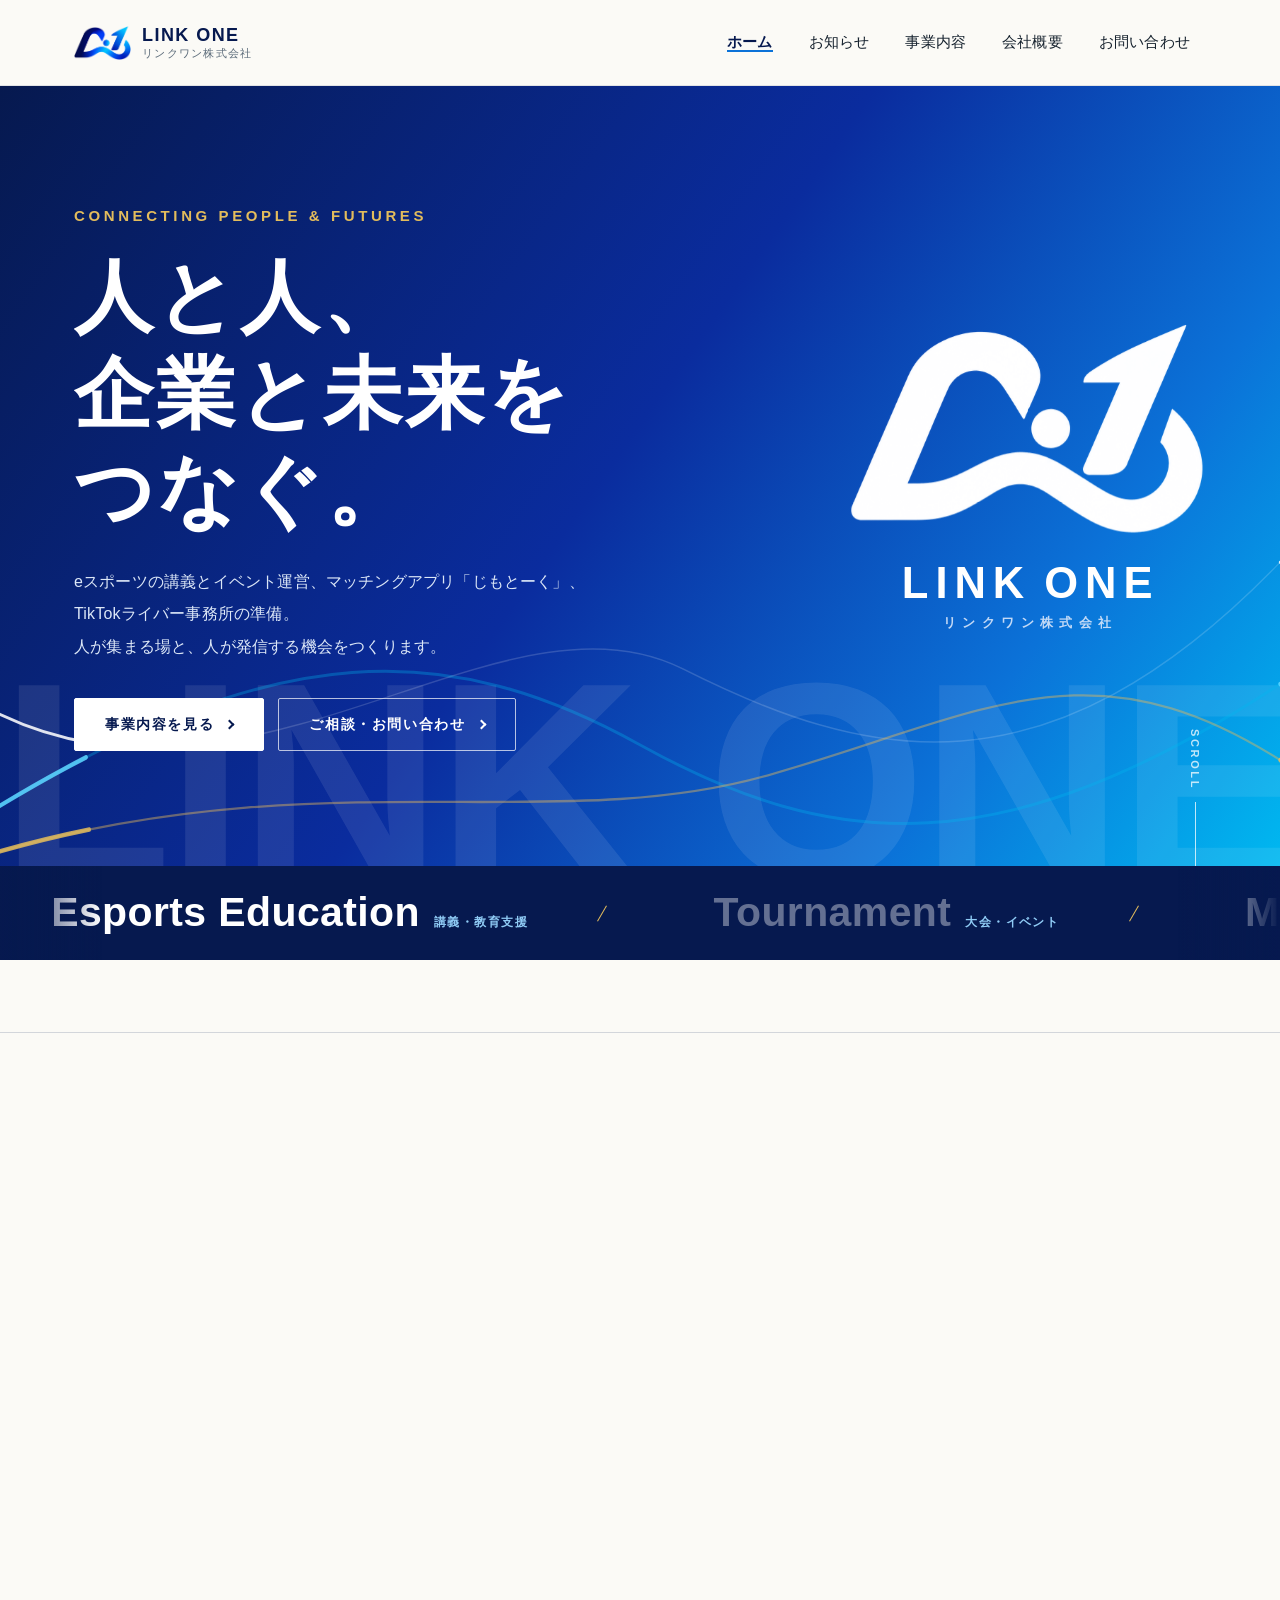
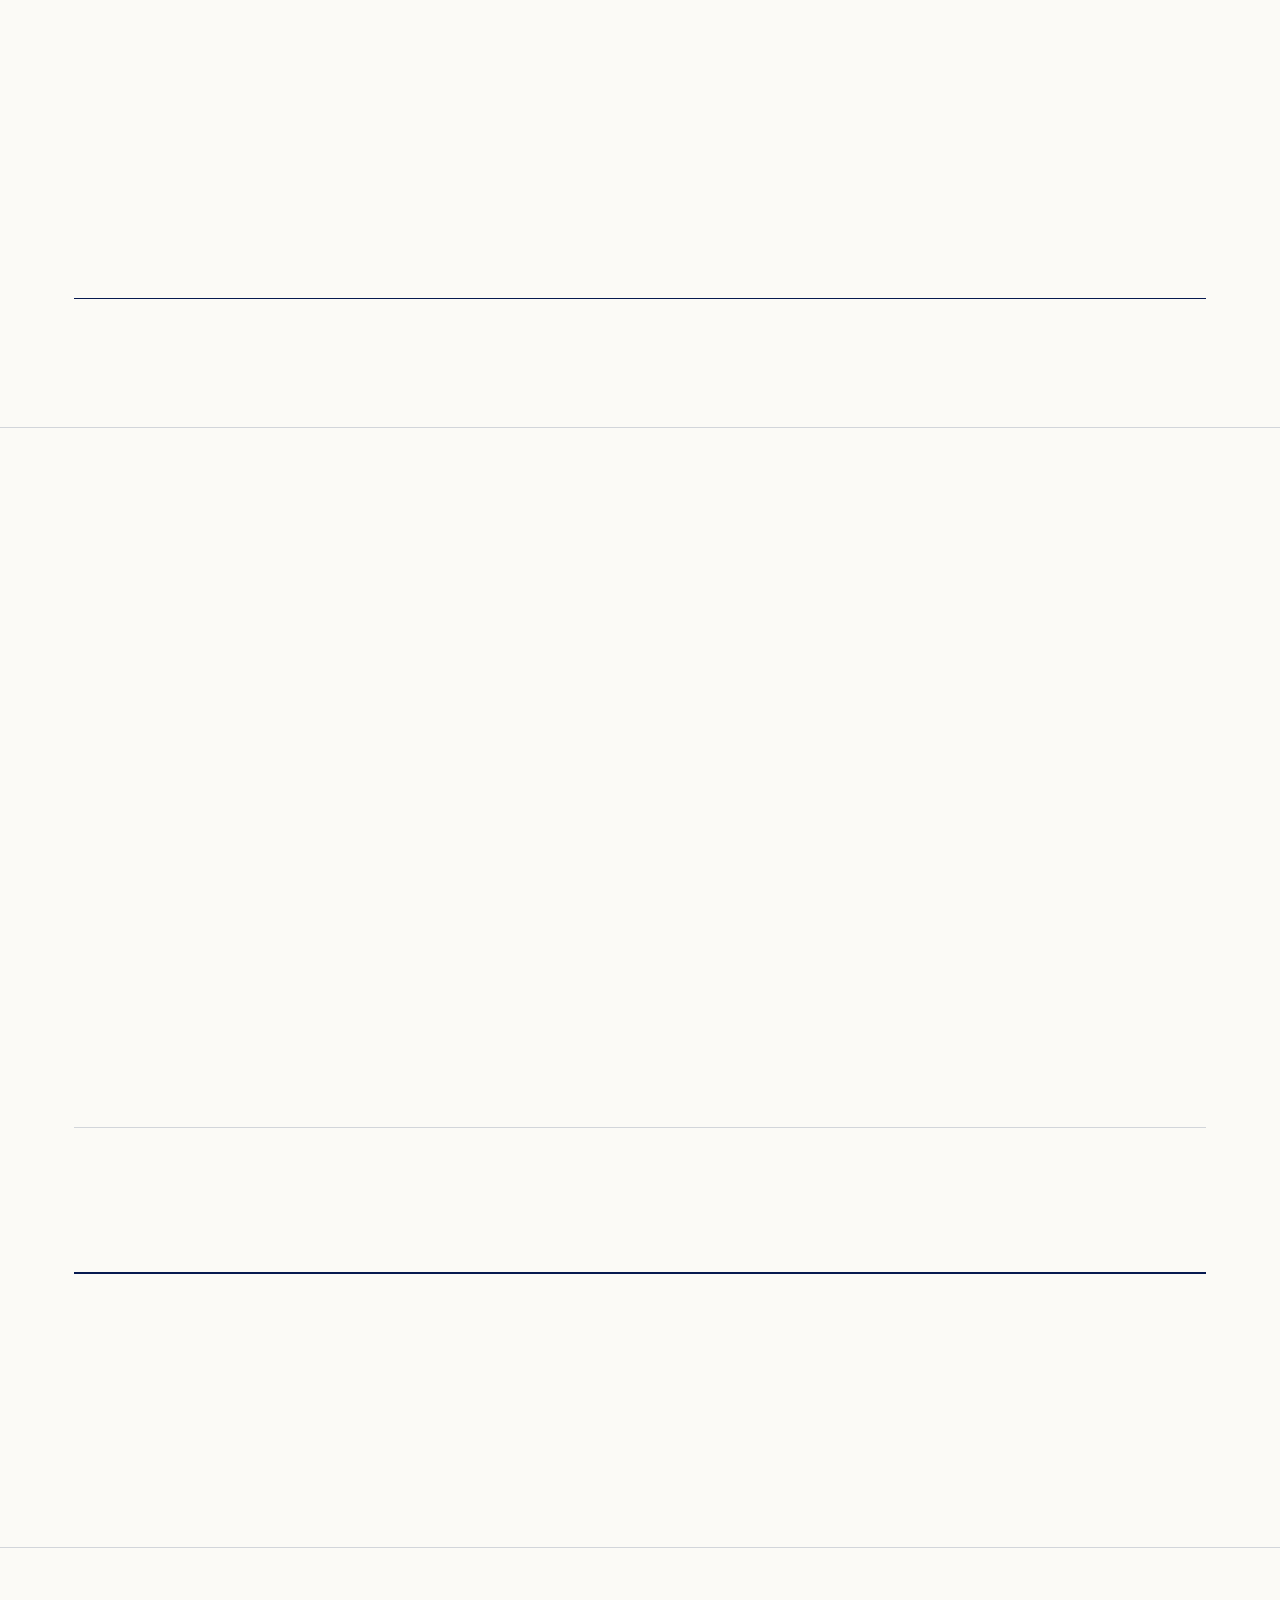
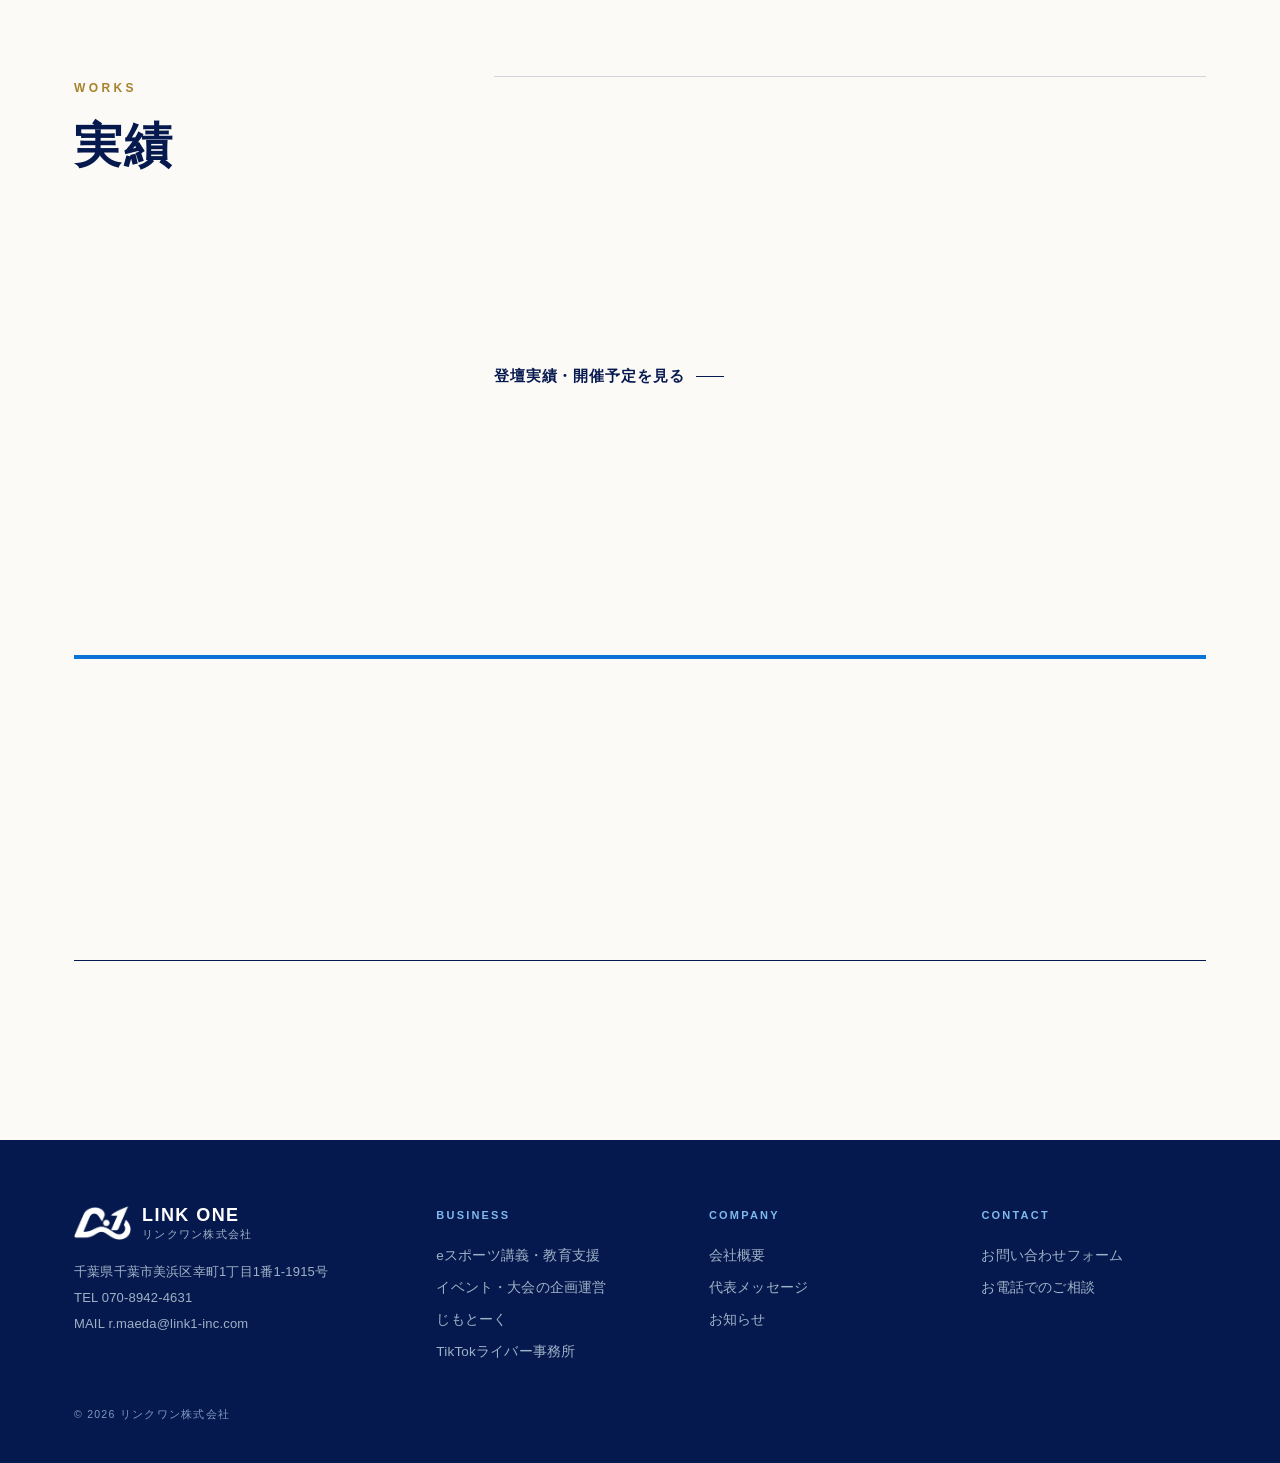
==== commit afac512e: "トップにロゴと社名のセット表示（1文字ずつ現れるLINK ONE、ロゴに走る光）。会社概要に控えめな動きと実績数字のカウントアップ Co-Authored-By: Claude Opus 5.5 <n" ====
--- a/index.html
+++ b/index.html
@@ -2,7 +2,7 @@
 <html lang="ja" class="p-top p-washi">
 <head>
   <meta charset="utf-8">
-  <meta http-equiv="Content-Security-Policy" content="default-src 'self'; script-src 'self' 'sha256-2CDEPbBl6sxKOqhaT6Jx4oRXQnRDEptaxOREtysfcRs='; style-src 'self' https://fonts.googleapis.com; font-src https://fonts.gstatic.com; img-src 'self' data:; connect-src 'none'; object-src 'none'; base-uri 'self'; form-action 'self' mailto:">
+  <meta http-equiv="Content-Security-Policy" content="default-src 'self'; script-src 'self' 'sha256-2CDEPbBl6sxKOqhaT6Jx4oRXQnRDEptaxOREtysfcRs='; style-src 'self' https://fonts.googleapis.com; font-src https://fonts.gstatic.com; img-src 'self' data:; connect-src 'none'; object-src 'none'; base-uri 'self'; form-action 'self' mailto:; upgrade-insecure-requests">
   <meta name="referrer" content="strict-origin-when-cross-origin">
   <link rel="preconnect" href="https://fonts.googleapis.com">
   <link rel="preconnect" href="https://fonts.gstatic.com" crossorigin>
@@ -13,7 +13,7 @@
   <meta name="robots" content="noindex,nofollow">
   <link rel="icon" href="img/favicon-32.png" sizes="32x32">
   <link rel="apple-touch-icon" href="img/favicon-180.png">
-  <link rel="stylesheet" href="site.css?v=202611242200">
+  <link rel="stylesheet" href="site.css?v=202611250000">
   <script>document.documentElement.className += " js"; try { if (sessionStorage.getItem("lo-splash")) { document.documentElement.className += " no-splash"; } else { sessionStorage.setItem("lo-splash", "1"); } } catch (e) {}</script>
 </head>
 <body id="top">
@@ -53,7 +53,10 @@
           <path class="h-kv__pulse h-kv__pulse3" d="M0 390 C 300 330, 520 380, 720 340 S 1020 250, 1200 330" fill="none" stroke-linecap="round" pathLength="1"/>
         </svg>
         <span class="h-kv__mark" aria-hidden="true"><span>LINK ONE　LINK ONE　</span></span>
-        <img class="h-kv__logo" src="img/logo-mark-white.png" alt="LINK ONE" width="1012" height="604">
+        <div class="h-kv__logo">
+          <span class="h-kv__sym"><img src="img/logo-mark-white.png" alt="LINK ONE リンクワン株式会社" width="1012" height="604"></span>
+          <p class="h-kv__name" aria-hidden="true"><span class="h-kv__word"><i>L</i><i>I</i><i>N</i><i>K</i><i> </i><i>O</i><i>N</i><i>E</i></span><small>リンクワン株式会社</small></p>
+        </div>
         <p class="h-kv__en">Connecting People &amp; Futures</p>
         <h1><span class="kv-ln"><span>人と人、</span></span><span class="kv-ln"><span>企業と未来を</span></span><span class="kv-ln"><span>つなぐ。</span></span></h1>
         <p class="h-kv__lede">eスポーツの講義とイベント運営、マッチングアプリ「じもとーく」、<br class="pc">TikTokライバー事務所の準備。<br>人が集まる場と、人が発信する機会をつくります。</p>
@@ -253,6 +256,6 @@
   </footer>
 
   <a class="pagetop" href="#top" aria-label="ページ上部へ戻る"></a>
-  <script src="app.js?v=202611242200" defer></script>
+  <script src="app.js?v=202611250000" defer></script>
 </body>
 </html>
--- a/site.css
+++ b/site.css
@@ -6629,21 +6629,22 @@
 }
 
 /* じもとーくの画面：現れたあと、ゆっくり浮かび続ける */
-.app .jt-phone.is-in img {
+.app .jt-phone.is-in {
   animation: jt-float 6s ease-in-out 1.2s infinite;
 }
 
-.app .jt-phone--2.is-in img {
+.app .jt-phone--2.is-in {
   animation-delay: 2.2s;
 }
 
-.app .jt-phone--3.is-in img {
+.app .jt-phone--3.is-in {
   animation-delay: 3.2s;
 }
 
+/* 枠ごと浮かぶ（登場の動きと重ならないよう translate を使う） */
 @keyframes jt-float {
-  0%, 100% { transform: translateY(0); }
-  50% { transform: translateY(-10px); }
+  0%, 100% { translate: 0 0; }
+  50% { translate: 0 -10px; }
 }
 
 @media (prefers-reduced-motion: reduce) {
@@ -6658,7 +6659,7 @@
     transition: none;
   }
 
-  .app .jt-phone.is-in img {
+  .app .jt-phone.is-in {
     animation: none;
   }
 }
@@ -6749,3 +6750,393 @@
     animation: none;
   }
 }
+
+
+/* ----------------------------------------------------------
+   じもとーくの画面：本物のスマホらしい枠
+   枠・画面・ボタンを本体（figure）にまとめ、動くときは本体ごと動く
+---------------------------------------------------------- */
+.theme-service .jt-phone {
+  position: relative;
+  container-type: inline-size;
+  padding: 6px;
+  border-radius: 26px;
+  background: #050608;
+  box-shadow:
+    0 0 0 1.5px #1C1F26,
+    0 0 0 3px #7C828E,
+    0 0 0 3.5px #2A2E36,
+    0 34px 46px -18px rgba(3,10,40,.55),
+    0 12px 22px -8px rgba(3,10,40,.3);
+}
+
+/* 金属のフチに光が当たったような明るい部分 */
+.theme-service .jt-phone::before {
+  content: "";
+  position: absolute;
+  inset: -3px;
+  z-index: 0;
+  border-radius: inherit;
+  padding: 3px;
+  background: linear-gradient(150deg,#C9CED6 0%,#5A606B 22%,#2B2F37 50%,#8E949F 78%,#3A3F48 100%);
+  -webkit-mask: linear-gradient(#000 0 0) content-box, linear-gradient(#000 0 0);
+  -webkit-mask-composite: xor;
+  mask: linear-gradient(#000 0 0) content-box exclude, linear-gradient(#000 0 0);
+  pointer-events: none;
+}
+
+/* 画面：上にステータスバーの帯を足し、カメラ部分がそこに収まるようにする */
+.theme-service .jt-phone img {
+  position: relative;
+  z-index: 1;
+  box-sizing: border-box;
+  padding-top: 12.5cqw;
+  background: #fff;
+  border-radius: 14cqw / 14cqw;
+}
+
+/* 画面のガラスに映る光 */
+.theme-service .jt-phone::after {
+  content: "";
+  position: absolute;
+  inset: 6px;
+  z-index: 3;
+  border-radius: 14cqw / 14cqw;
+  background: linear-gradient(118deg,rgba(255,255,255,.22) 0%,rgba(255,255,255,.06) 28%,rgba(255,255,255,0) 42%);
+  pointer-events: none;
+}
+
+/* 画面上部の黒いカメラ部分 */
+.jt-phone__island {
+  position: absolute;
+  z-index: 4;
+  top: calc(6px + 2.4cqw);
+  left: 50%;
+  width: 30cqw;
+  height: 8.4cqw;
+  translate: -50% 0;
+  border-radius: 999px;
+  background: #000;
+  box-shadow: inset 0 0 0 1px rgba(255,255,255,.04);
+}
+
+/* ステータスバーの時刻と電池 */
+.jt-phone__island::before,
+.jt-phone__island::after {
+  content: "";
+  position: absolute;
+  top: 50%;
+  translate: 0 -50%;
+}
+
+.jt-phone__island::before {
+  content: "9:41";
+  white-space: nowrap;
+  overflow-wrap: normal;
+  right: calc(100% + 9cqw);
+  font-family: var(--f-lat);
+  font-size: 5.4cqw;
+  font-weight: 600;
+  line-height: 1;
+  letter-spacing: 0;
+  color: #111;
+}
+
+.jt-phone__island::after {
+  left: calc(100% + 11cqw);
+  width: 8cqw;
+  height: 3.8cqw;
+  box-sizing: border-box;
+  padding: .5cqw;
+  border: max(1px,.45cqw) solid rgba(17,17,17,.55);
+  border-radius: 1.3cqw;
+  background: linear-gradient(90deg,#111 0 75%,transparent 75%) content-box;
+}
+
+/* 側面のボタン（左に音量2つ、右に電源） */
+.jt-phone__keys {
+  position: absolute;
+  z-index: 0;
+  inset: 0;
+  pointer-events: none;
+}
+
+.jt-phone__keys::before,
+.jt-phone__keys::after {
+  content: "";
+  position: absolute;
+  width: 3px;
+  background: linear-gradient(90deg,#3A3F48,#9AA0AA 50%,#3A3F48);
+}
+
+.jt-phone__keys::before {
+  left: -5px;
+  top: 19%;
+  height: 19%;
+  border-radius: 2px 0 0 2px;
+  background:
+    linear-gradient(#0000 0 0) padding-box,
+    linear-gradient(90deg,#3A3F48,#9AA0AA 50%,#3A3F48);
+  -webkit-mask: linear-gradient(#000 0 45%, #0000 45% 55%, #000 55% 100%);
+  mask: linear-gradient(#000 0 45%, #0000 45% 55%, #000 55% 100%);
+}
+
+.jt-phone__keys::after {
+  right: -5px;
+  top: 24%;
+  height: 13%;
+  border-radius: 0 2px 2px 0;
+}
+
+@media (max-width: 600px) {
+  .theme-service .jt-phone {
+    padding: 4px;
+    box-shadow:
+      0 0 0 1px #1C1F26,
+      0 0 0 2px #7C828E,
+      0 0 0 2.5px #2A2E36,
+      0 22px 30px -14px rgba(3,10,40,.55),
+      0 8px 14px -6px rgba(3,10,40,.3);
+  }
+
+  .theme-service .jt-phone::before {
+    inset: -2px;
+    padding: 2px;
+  }
+
+  .theme-service .jt-phone::after {
+    inset: 4px;
+  }
+
+  .jt-phone__island {
+    top: calc(4px + 2.4cqw);
+  }
+
+  .jt-phone__keys::before,
+  .jt-phone__keys::after {
+    width: 2px;
+  }
+
+  .jt-phone__keys::before {
+    left: -3.5px;
+  }
+
+  .jt-phone__keys::after {
+    right: -3.5px;
+  }
+}
+
+@media (max-width: 600px) {
+  .theme-service .jt-phone {
+    border-radius: 18px;
+  }
+}
+
+
+/* ----------------------------------------------------------
+   トップの最初の画面：ロゴと社名をセットで見せる
+---------------------------------------------------------- */
+.h-kv .h-kv__panel > .h-kv__logo {
+  height: fit-content;
+}
+
+.h-kv__logo img {
+  display: block;
+  width: 100%;
+  height: auto;
+}
+
+.h-kv__sym {
+  position: relative;
+  display: block;
+}
+
+/* ロゴの上を、数秒おきに光が走る */
+.h-kv__sym::after {
+  content: "";
+  position: absolute;
+  inset: 0;
+  -webkit-mask: url("img/logo-mark-white.png") center / contain no-repeat;
+  mask: url("img/logo-mark-white.png") center / contain no-repeat;
+  background: linear-gradient(110deg,transparent 38%,rgba(120,224,255,.95) 49%,rgba(255,236,180,.9) 53%,transparent 64%);
+  background-size: 260% 100%;
+  background-position: 130% 0;
+  opacity: 0;
+}
+
+.app .h-kv__sym::after {
+  animation: kv-shine 6s cubic-bezier(.65,0,.35,1) calc(var(--kv0) + 2.4s) infinite;
+}
+
+@keyframes kv-shine {
+  0% { background-position: 130% 0; opacity: 1; }
+  28% { background-position: -30% 0; opacity: 1; }
+  29%, 100% { background-position: -30% 0; opacity: 0; }
+}
+
+/* 社名：大きな LINK ONE と、日本語の社名 */
+.h-kv__name {
+  margin: 26px 0 0;
+  text-align: center;
+  line-height: 1;
+  color: #fff;
+}
+
+.h-kv__word {
+  display: block;
+  font-family: var(--f-lat);
+  font-size: clamp(30px,3.4vw,50px);
+  font-weight: 800;
+  letter-spacing: .16em;
+  margin-right: -.16em;
+  white-space: nowrap;
+}
+
+.h-kv__word i {
+  display: inline-block;
+  font-style: normal;
+  min-width: .3em;
+}
+
+.h-kv__name small {
+  display: block;
+  margin-top: 12px;
+  font-size: clamp(11px,1vw,13px);
+  font-weight: 700;
+  letter-spacing: .5em;
+  margin-right: -.5em;
+  color: rgba(214,228,250,.9);
+}
+
+/* 1文字ずつ現れる */
+.app .h-kv__word i {
+  opacity: 0;
+  transform: translateY(60%);
+  filter: blur(6px);
+  animation: kv-letter .9s cubic-bezier(.19,1,.22,1) forwards;
+  animation-delay: calc(var(--kv0) + .7s);
+}
+
+.app .h-kv__word i:nth-child(2) { animation-delay: calc(var(--kv0) + .76s); }
+.app .h-kv__word i:nth-child(3) { animation-delay: calc(var(--kv0) + .82s); }
+.app .h-kv__word i:nth-child(4) { animation-delay: calc(var(--kv0) + .88s); }
+.app .h-kv__word i:nth-child(6) { animation-delay: calc(var(--kv0) + 1s); }
+.app .h-kv__word i:nth-child(7) { animation-delay: calc(var(--kv0) + 1.06s); }
+.app .h-kv__word i:nth-child(8) { animation-delay: calc(var(--kv0) + 1.12s); }
+
+@keyframes kv-letter {
+  to {
+    opacity: 1;
+    transform: none;
+    filter: none;
+  }
+}
+
+.app .h-kv__name small {
+  opacity: 0;
+  animation: kv-fade 1s ease calc(var(--kv0) + 1.4s) forwards;
+}
+
+@keyframes kv-fade {
+  to { opacity: 1; }
+}
+
+/* 背景を流れる社名を少し濃く */
+.h-kv .h-kv__panel > .h-kv__mark {
+  opacity: .09;
+}
+
+@keyframes kv-mark {
+  to {
+    opacity: .09;
+    transform: none;
+  }
+}
+
+@media (max-width: 900px) {
+  .h-kv__name {
+    margin-top: 16px;
+  }
+
+  .h-kv__word {
+    font-size: clamp(24px,7.4vw,34px);
+  }
+
+  .h-kv__name small {
+    margin-top: 8px;
+    font-size: 10.5px;
+    letter-spacing: .4em;
+    margin-right: -.4em;
+  }
+
+  :where(.p-washi) .h-kv .h-kv__panel > .h-kv__logo {
+    margin-bottom: 36px;
+  }
+}
+
+@media (prefers-reduced-motion: reduce) {
+  .app .h-kv__word i,
+  .app .h-kv__name small {
+    opacity: 1;
+    transform: none;
+    filter: none;
+    animation: none;
+  }
+
+  .app .h-kv__sym::after {
+    animation: none;
+  }
+}
+
+
+/* ----------------------------------------------------------
+   会社概要ページの動き（会社概要らしく、控えめに）
+---------------------------------------------------------- */
+.app .theme-company .page-head .wrap > * {
+  opacity: 0;
+  transform: translateY(18px);
+  animation: ph-rise 1.1s cubic-bezier(.19,1,.22,1) .15s forwards;
+}
+
+.app .theme-company .page-head .wrap > :nth-child(2) {
+  animation-delay: .27s;
+}
+
+.app .theme-company .page-head .wrap > :nth-child(3) {
+  animation-delay: .39s;
+}
+
+/* 動く距離を小さくして、落ち着いた出方にする */
+.app .theme-company .mv {
+  transform: translateY(14px);
+}
+
+.app .theme-company .mv.is-in {
+  transform: none;
+}
+
+/* 代表メッセージの見出しは、静かにせり上がる */
+.app .co-message > .co-message__lead.mv {
+  opacity: 1;
+  transform: translateY(30%);
+  clip-path: inset(0 0 100% 0);
+  transition:
+    transform 1.3s cubic-bezier(.19,1,.22,1) var(--d, 0s),
+    clip-path 1.3s cubic-bezier(.19,1,.22,1) var(--d, 0s);
+}
+
+.app .co-message > .co-message__lead.mv.is-in {
+  transform: none;
+  clip-path: inset(-10% -10% -20% -10%);
+}
+
+@media (prefers-reduced-motion: reduce) {
+  .app .theme-company .page-head .wrap > *,
+  .app .co-message > .co-message__lead.mv {
+    opacity: 1;
+    transform: none;
+    clip-path: none;
+    animation: none;
+    transition: none;
+  }
+}
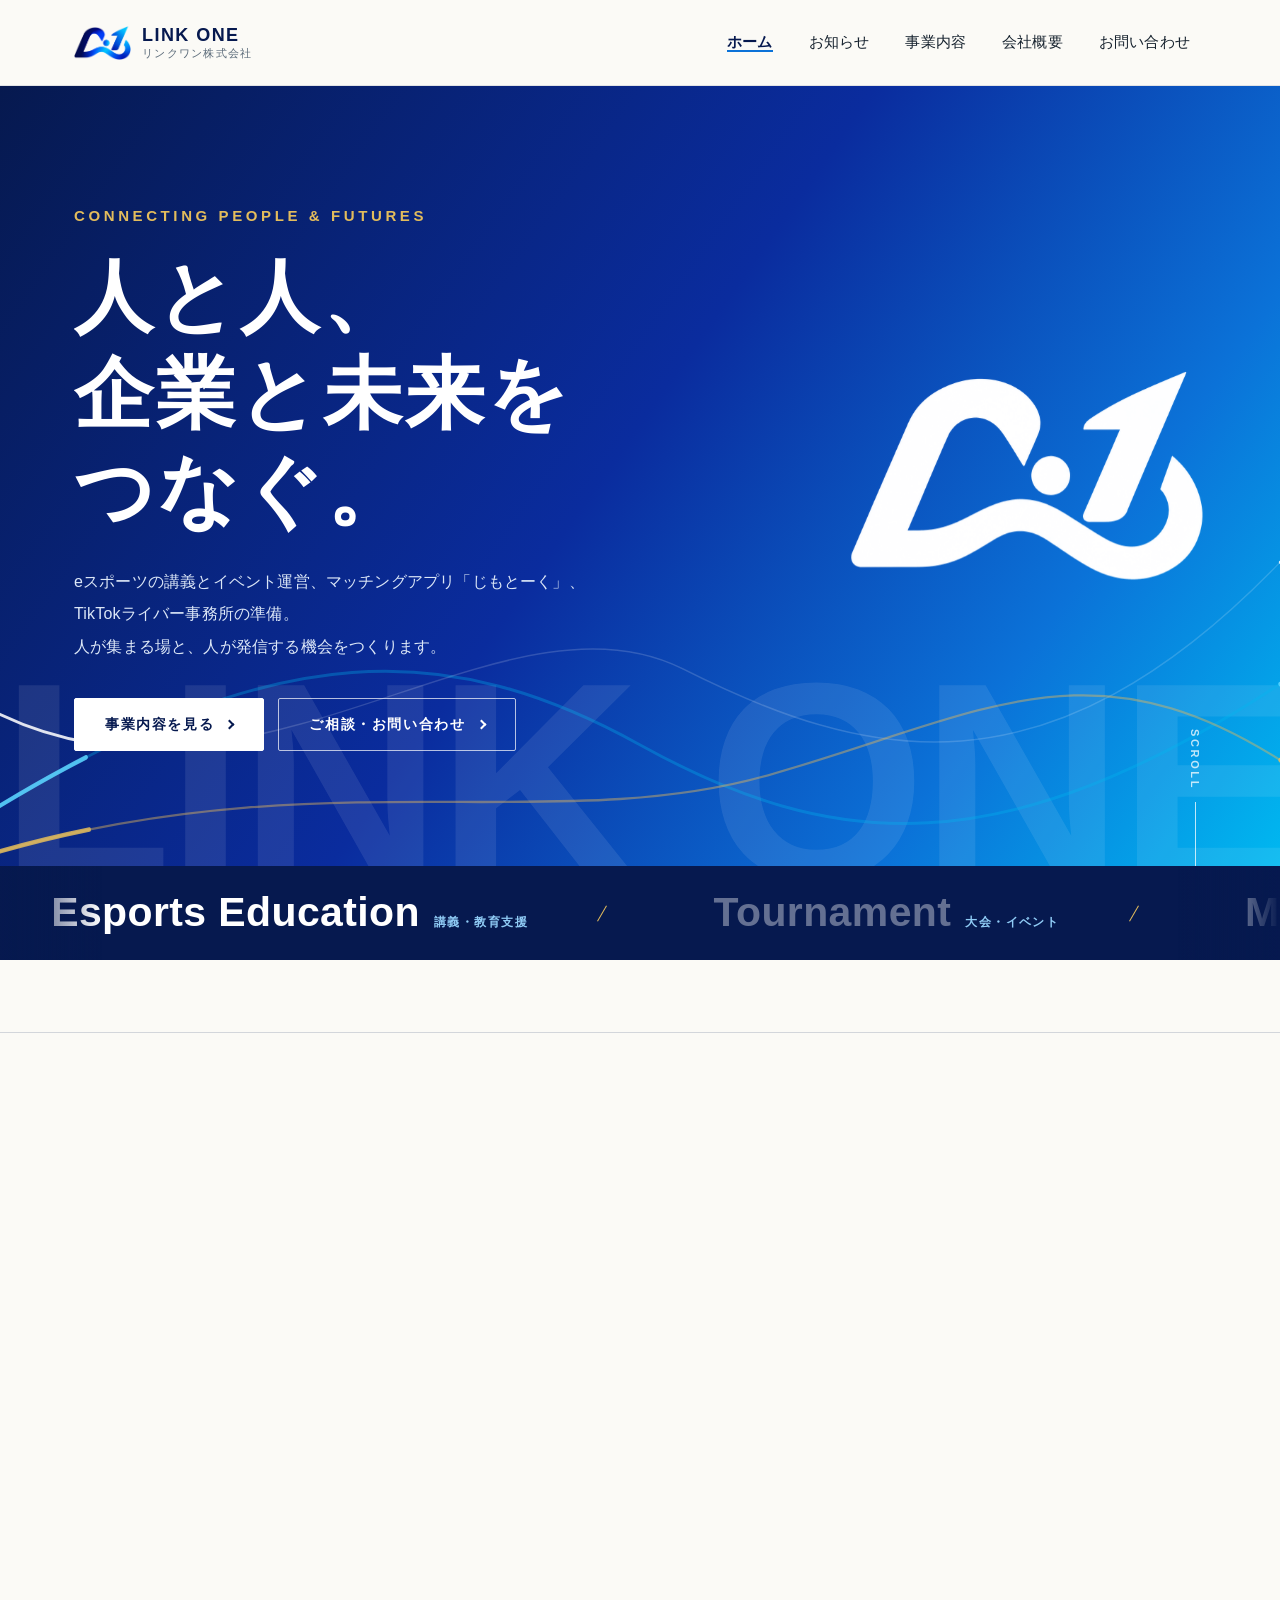
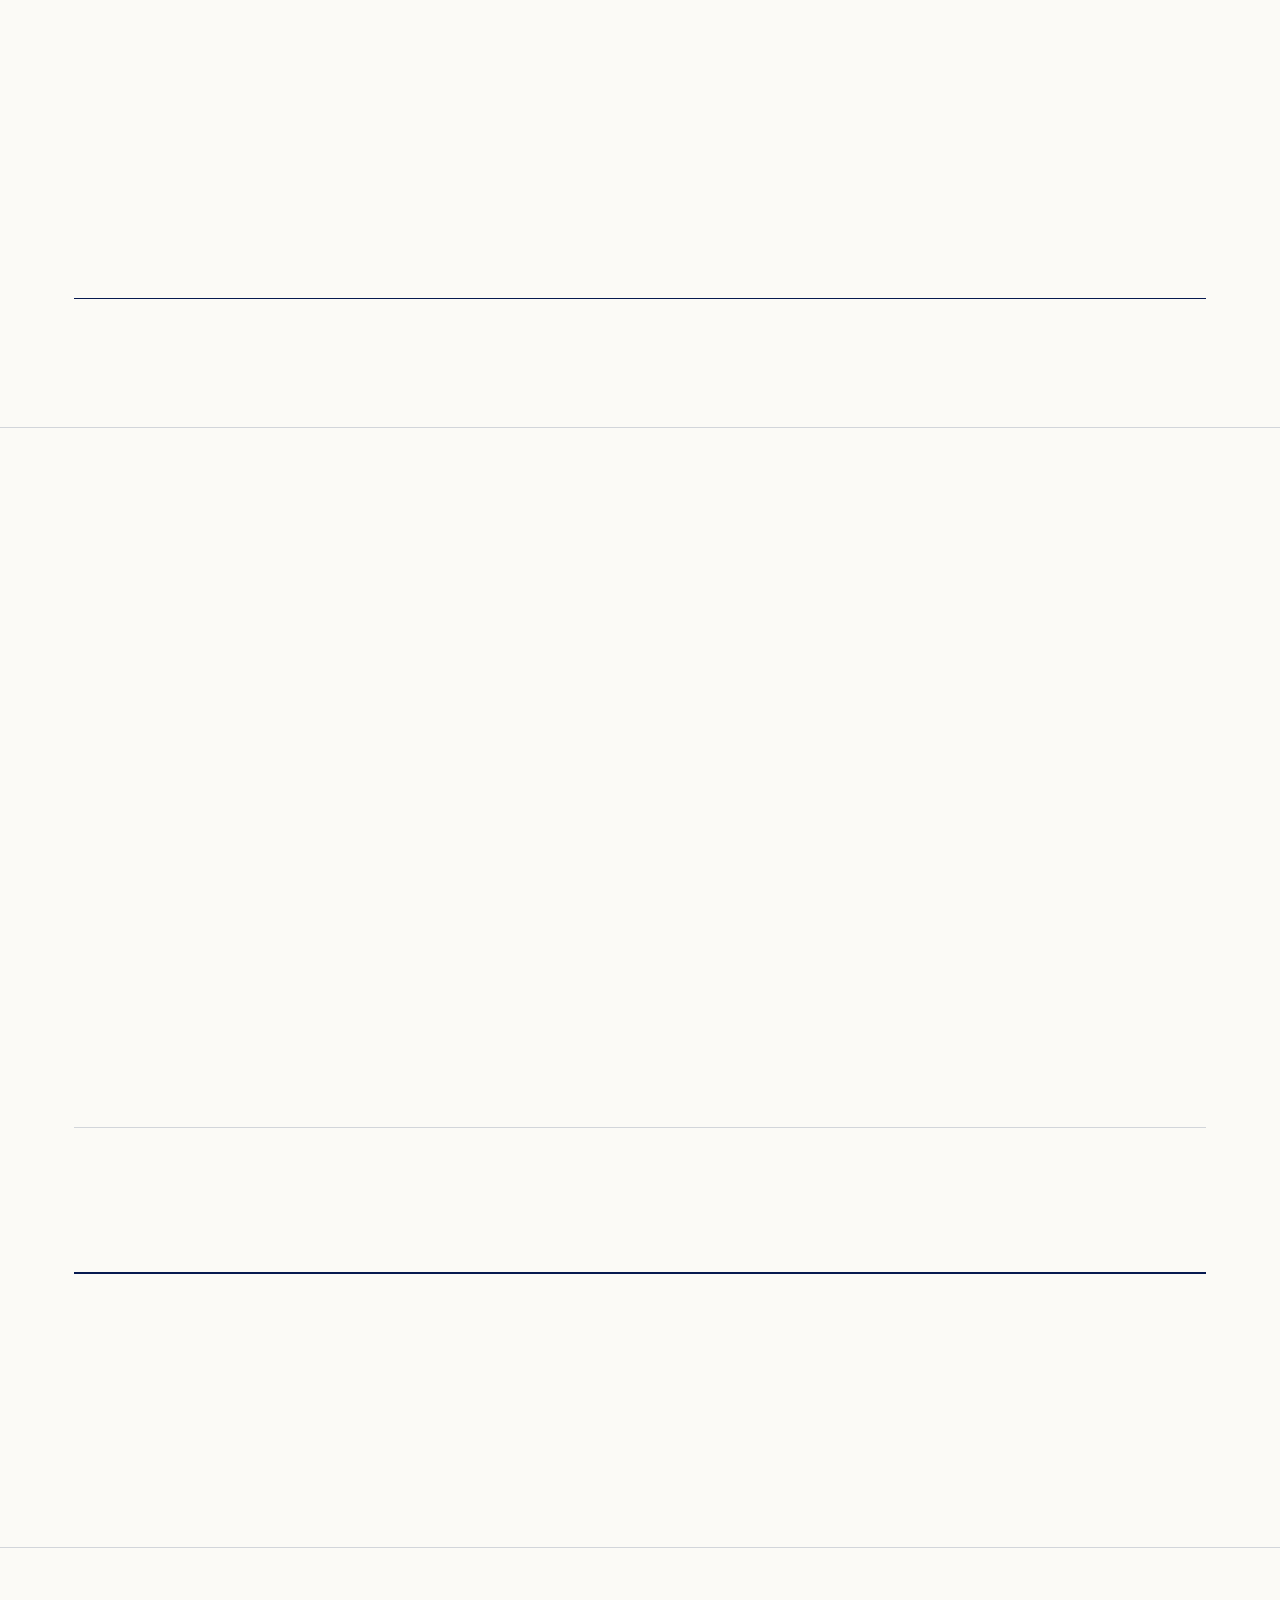
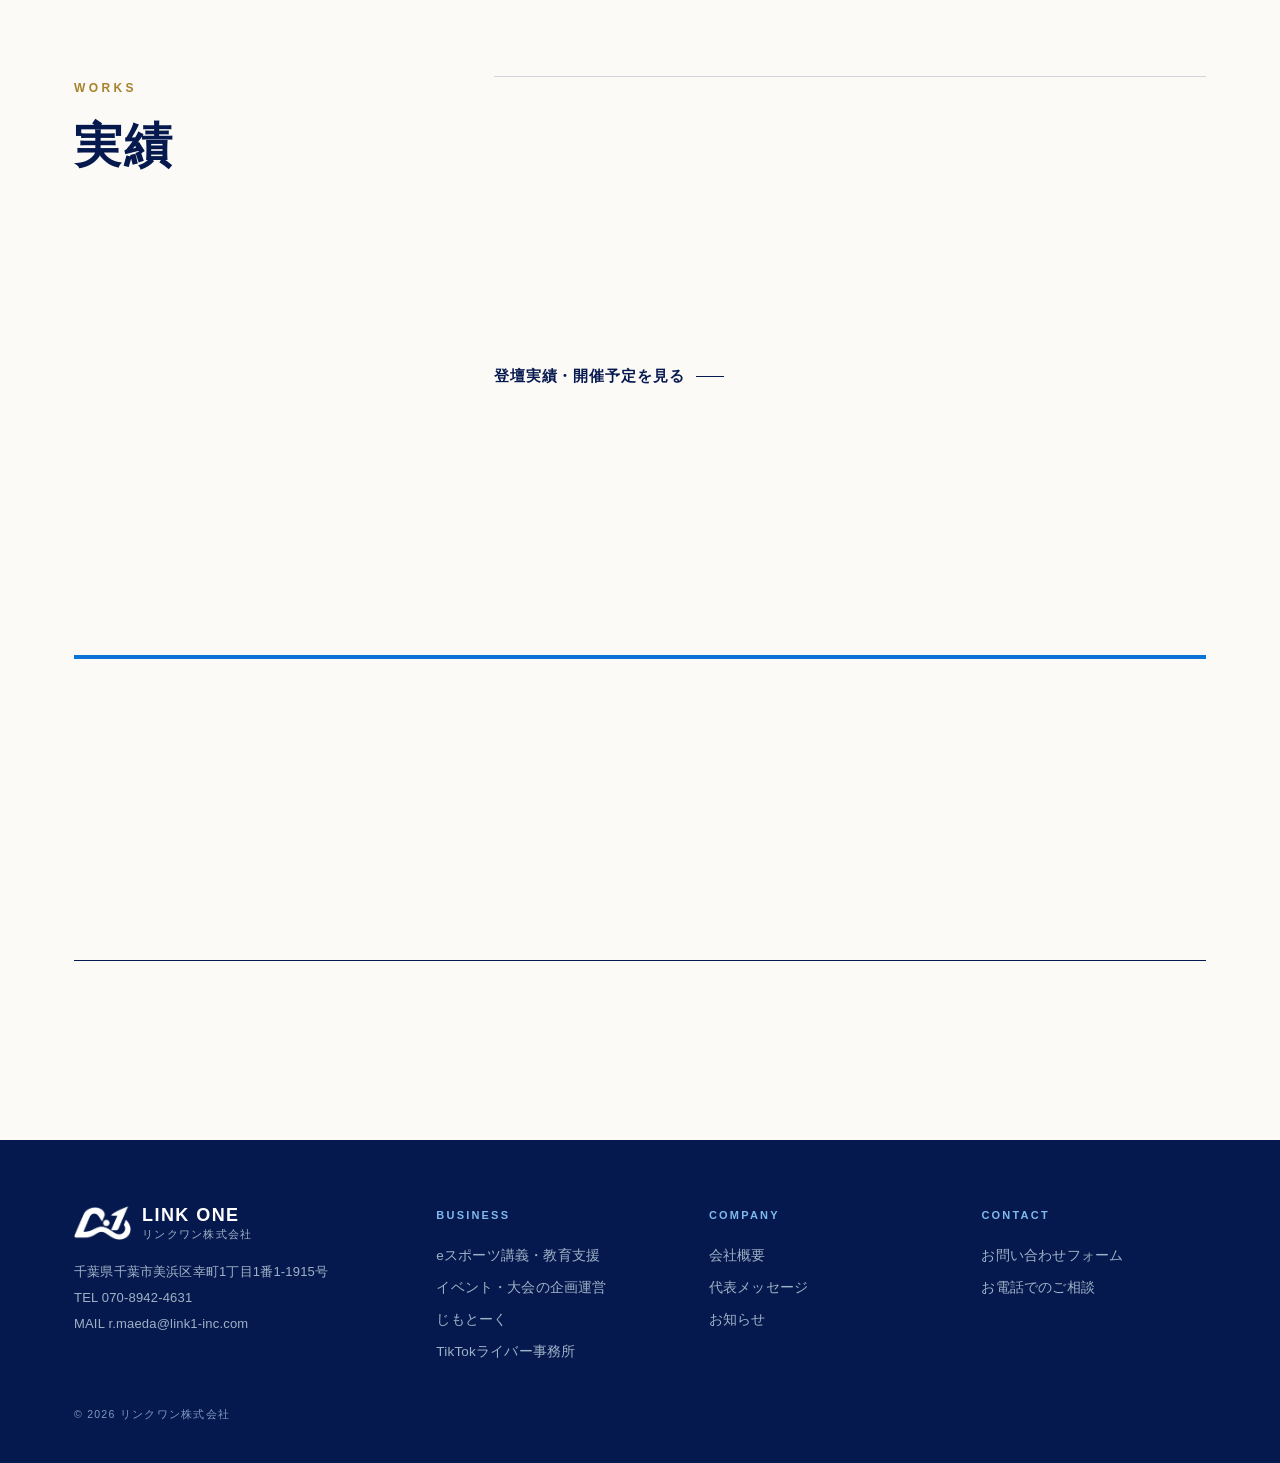
==== commit 9319802a: "トップの最初の画面をロゴだけの形に戻す（社名の文字を削除、ロゴの光は残す） Co-Authored-By: Claude Opus 5.5 <noreply@anthropic.com>" ====
--- a/index.html
+++ b/index.html
@@ -13,7 +13,7 @@
   <meta name="robots" content="noindex,nofollow">
   <link rel="icon" href="img/favicon-32.png" sizes="32x32">
   <link rel="apple-touch-icon" href="img/favicon-180.png">
-  <link rel="stylesheet" href="site.css?v=202611250000">
+  <link rel="stylesheet" href="site.css?v=202611250100">
   <script>document.documentElement.className += " js"; try { if (sessionStorage.getItem("lo-splash")) { document.documentElement.className += " no-splash"; } else { sessionStorage.setItem("lo-splash", "1"); } } catch (e) {}</script>
 </head>
 <body id="top">
@@ -55,7 +55,6 @@
         <span class="h-kv__mark" aria-hidden="true"><span>LINK ONE　LINK ONE　</span></span>
         <div class="h-kv__logo">
           <span class="h-kv__sym"><img src="img/logo-mark-white.png" alt="LINK ONE リンクワン株式会社" width="1012" height="604"></span>
-          <p class="h-kv__name" aria-hidden="true"><span class="h-kv__word"><i>L</i><i>I</i><i>N</i><i>K</i><i> </i><i>O</i><i>N</i><i>E</i></span><small>リンクワン株式会社</small></p>
         </div>
         <p class="h-kv__en">Connecting People &amp; Futures</p>
         <h1><span class="kv-ln"><span>人と人、</span></span><span class="kv-ln"><span>企業と未来を</span></span><span class="kv-ln"><span>つなぐ。</span></span></h1>
--- a/site.css
+++ b/site.css
@@ -6974,73 +6974,6 @@
   29%, 100% { background-position: -30% 0; opacity: 0; }
 }
 
-/* 社名：大きな LINK ONE と、日本語の社名 */
-.h-kv__name {
-  margin: 26px 0 0;
-  text-align: center;
-  line-height: 1;
-  color: #fff;
-}
-
-.h-kv__word {
-  display: block;
-  font-family: var(--f-lat);
-  font-size: clamp(30px,3.4vw,50px);
-  font-weight: 800;
-  letter-spacing: .16em;
-  margin-right: -.16em;
-  white-space: nowrap;
-}
-
-.h-kv__word i {
-  display: inline-block;
-  font-style: normal;
-  min-width: .3em;
-}
-
-.h-kv__name small {
-  display: block;
-  margin-top: 12px;
-  font-size: clamp(11px,1vw,13px);
-  font-weight: 700;
-  letter-spacing: .5em;
-  margin-right: -.5em;
-  color: rgba(214,228,250,.9);
-}
-
-/* 1文字ずつ現れる */
-.app .h-kv__word i {
-  opacity: 0;
-  transform: translateY(60%);
-  filter: blur(6px);
-  animation: kv-letter .9s cubic-bezier(.19,1,.22,1) forwards;
-  animation-delay: calc(var(--kv0) + .7s);
-}
-
-.app .h-kv__word i:nth-child(2) { animation-delay: calc(var(--kv0) + .76s); }
-.app .h-kv__word i:nth-child(3) { animation-delay: calc(var(--kv0) + .82s); }
-.app .h-kv__word i:nth-child(4) { animation-delay: calc(var(--kv0) + .88s); }
-.app .h-kv__word i:nth-child(6) { animation-delay: calc(var(--kv0) + 1s); }
-.app .h-kv__word i:nth-child(7) { animation-delay: calc(var(--kv0) + 1.06s); }
-.app .h-kv__word i:nth-child(8) { animation-delay: calc(var(--kv0) + 1.12s); }
-
-@keyframes kv-letter {
-  to {
-    opacity: 1;
-    transform: none;
-    filter: none;
-  }
-}
-
-.app .h-kv__name small {
-  opacity: 0;
-  animation: kv-fade 1s ease calc(var(--kv0) + 1.4s) forwards;
-}
-
-@keyframes kv-fade {
-  to { opacity: 1; }
-}
-
 /* 背景を流れる社名を少し濃く */
 .h-kv .h-kv__panel > .h-kv__mark {
   opacity: .09;
@@ -7053,36 +6986,7 @@
   }
 }
 
-@media (max-width: 900px) {
-  .h-kv__name {
-    margin-top: 16px;
-  }
-
-  .h-kv__word {
-    font-size: clamp(24px,7.4vw,34px);
-  }
-
-  .h-kv__name small {
-    margin-top: 8px;
-    font-size: 10.5px;
-    letter-spacing: .4em;
-    margin-right: -.4em;
-  }
-
-  :where(.p-washi) .h-kv .h-kv__panel > .h-kv__logo {
-    margin-bottom: 36px;
-  }
-}
-
 @media (prefers-reduced-motion: reduce) {
-  .app .h-kv__word i,
-  .app .h-kv__name small {
-    opacity: 1;
-    transform: none;
-    filter: none;
-    animation: none;
-  }
-
   .app .h-kv__sym::after {
     animation: none;
   }
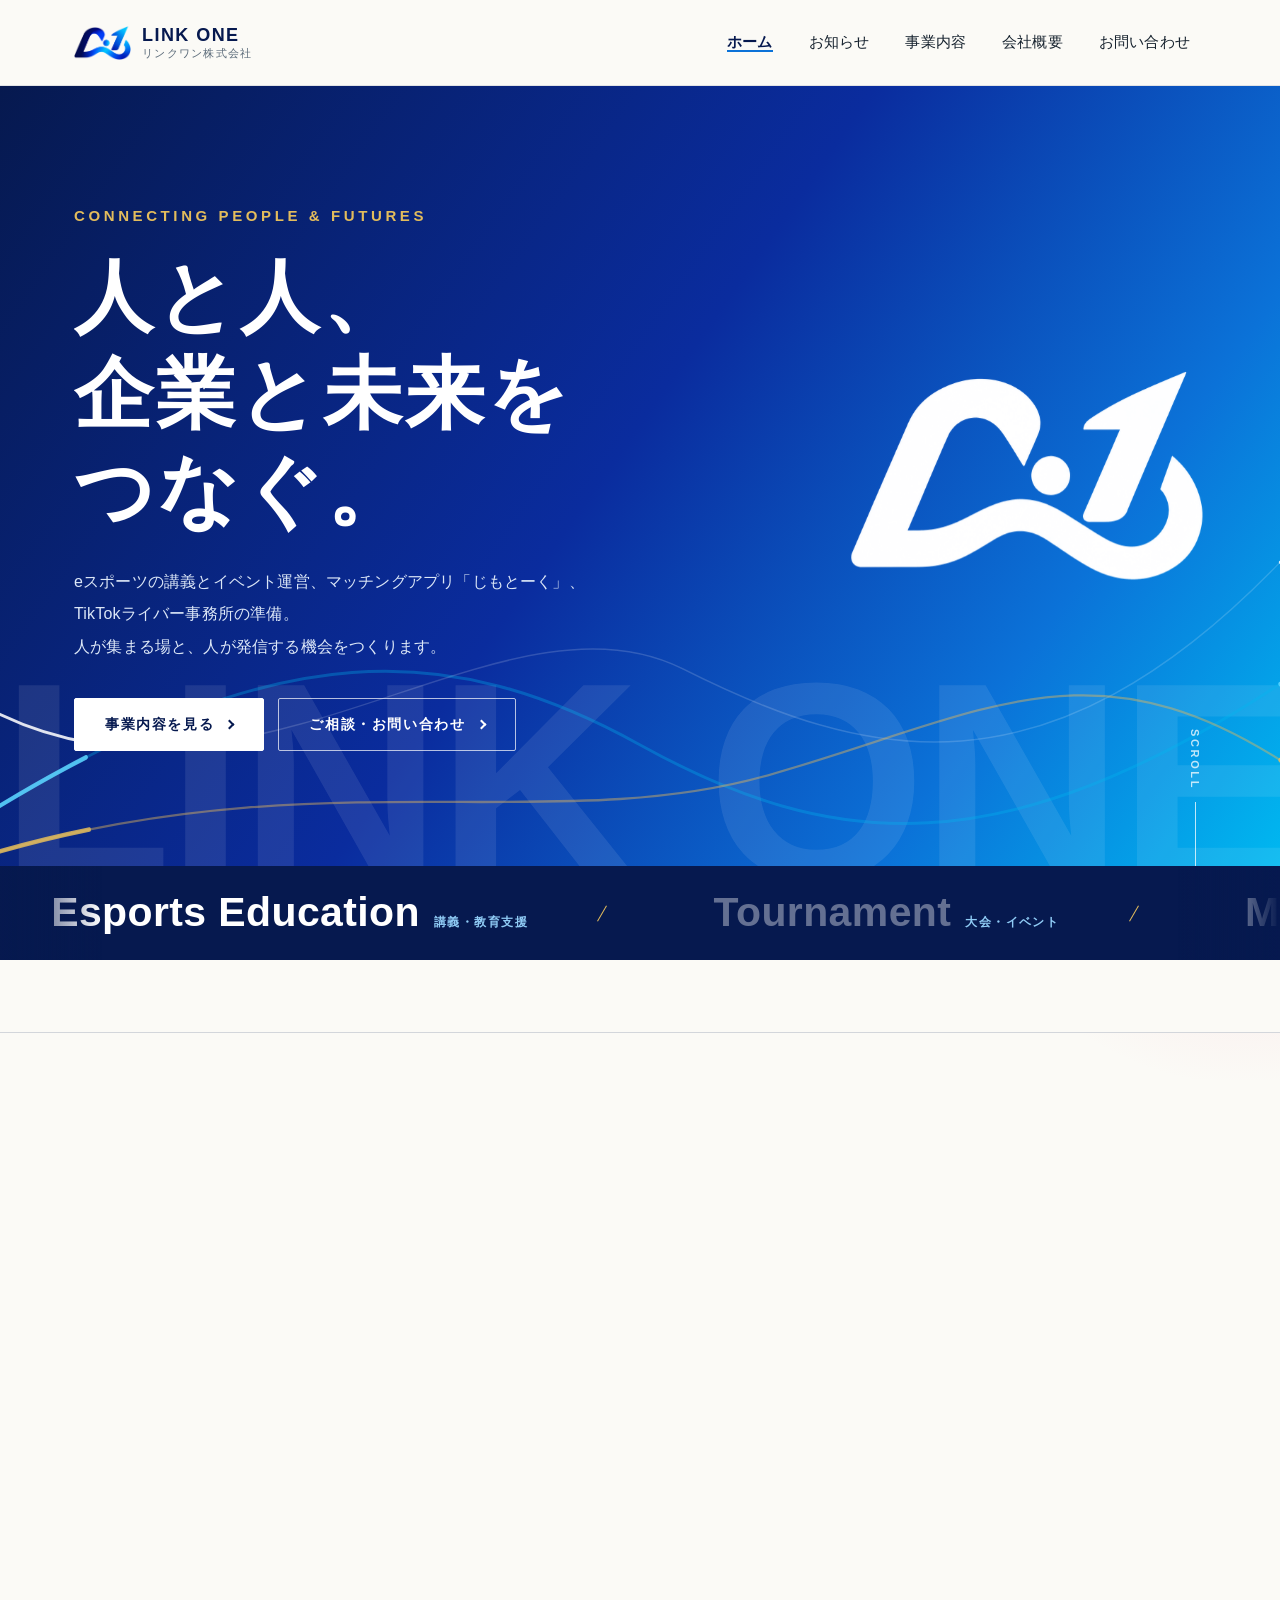
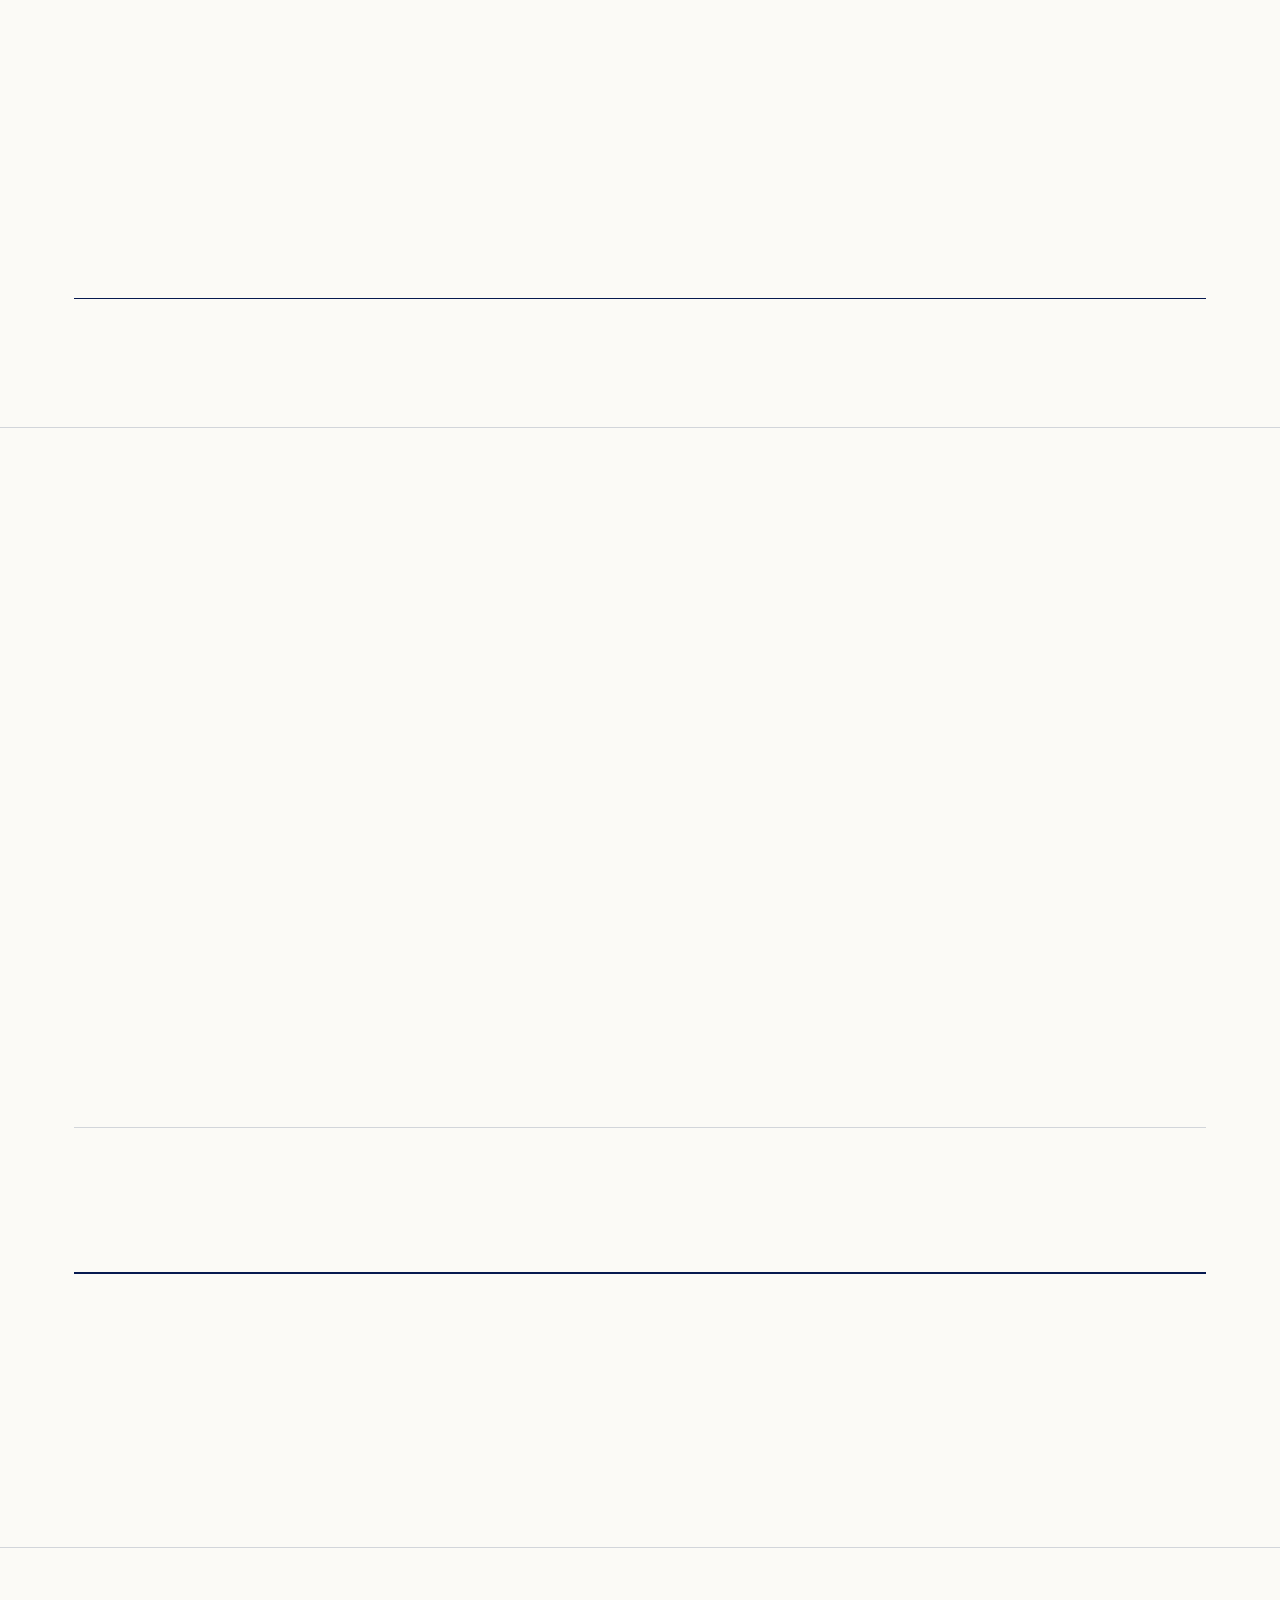
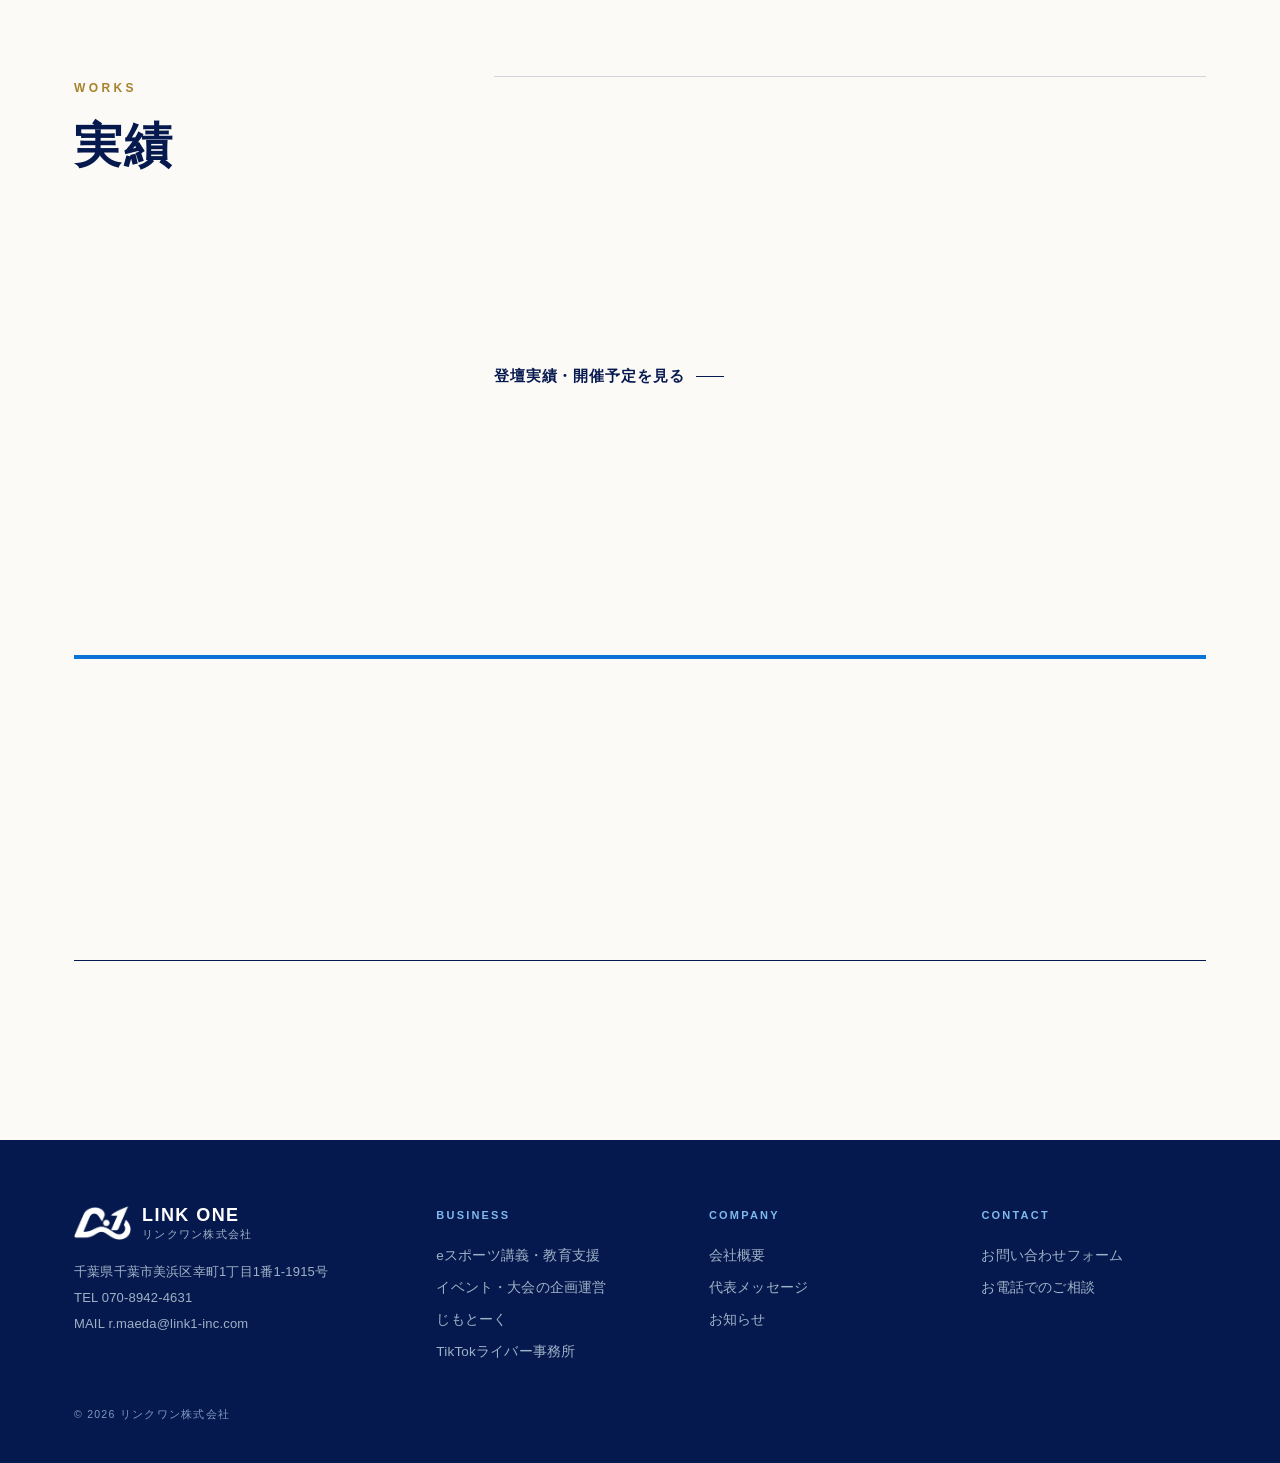
==== commit 25797d1a: "背景を変更：繊維の線をなくし、2層のグラデーションが混ざりながら流れる背景に Co-Authored-By: Claude Opus 5.5 <noreply@anthropic.com>" ====
--- a/index.html
+++ b/index.html
@@ -13,7 +13,7 @@
   <meta name="robots" content="noindex,nofollow">
   <link rel="icon" href="img/favicon-32.png" sizes="32x32">
   <link rel="apple-touch-icon" href="img/favicon-180.png">
-  <link rel="stylesheet" href="site.css?v=202611250100">
+  <link rel="stylesheet" href="site.css?v=202611250300">
   <script>document.documentElement.className += " js"; try { if (sessionStorage.getItem("lo-splash")) { document.documentElement.className += " no-splash"; } else { sessionStorage.setItem("lo-splash", "1"); } } catch (e) {}</script>
 </head>
 <body id="top">
--- a/site.css
+++ b/site.css
@@ -6951,29 +6951,6 @@
   display: block;
 }
 
-/* ロゴの上を、数秒おきに光が走る */
-.h-kv__sym::after {
-  content: "";
-  position: absolute;
-  inset: 0;
-  -webkit-mask: url("img/logo-mark-white.png") center / contain no-repeat;
-  mask: url("img/logo-mark-white.png") center / contain no-repeat;
-  background: linear-gradient(110deg,transparent 38%,rgba(120,224,255,.95) 49%,rgba(255,236,180,.9) 53%,transparent 64%);
-  background-size: 260% 100%;
-  background-position: 130% 0;
-  opacity: 0;
-}
-
-.app .h-kv__sym::after {
-  animation: kv-shine 6s cubic-bezier(.65,0,.35,1) calc(var(--kv0) + 2.4s) infinite;
-}
-
-@keyframes kv-shine {
-  0% { background-position: 130% 0; opacity: 1; }
-  28% { background-position: -30% 0; opacity: 1; }
-  29%, 100% { background-position: -30% 0; opacity: 0; }
-}
-
 /* 背景を流れる社名を少し濃く */
 .h-kv .h-kv__panel > .h-kv__mark {
   opacity: .09;
@@ -6986,11 +6963,7 @@
   }
 }
 
-@media (prefers-reduced-motion: reduce) {
-  .app .h-kv__sym::after {
-    animation: none;
-  }
-}
+@media (prefers-reduced-motion: reduce) {}
 
 
 /* ----------------------------------------------------------
@@ -7044,3 +7017,59 @@
     transition: none;
   }
 }
+
+
+
+/* ----------------------------------------------------------
+   背景：繊維の線をやめ、2層のグラデーションが混ざりながら流れる
+   （線が目の中の浮遊物のように見える、という声を受けて変更）
+---------------------------------------------------------- */
+
+/* 奥の層：紙の地色と、大きな色のにじみ（左上→右下へ漂う） */
+:where(.p-washi)::before {
+  content: "";
+  position: fixed;
+  inset: -20%;
+  z-index: -1;
+  pointer-events: none;
+  background:
+    radial-gradient(42vmax 34vmax at 72% 26%,rgba(0,184,240,.28),transparent 70%),
+    radial-gradient(38vmax 32vmax at 22% 72%,rgba(227,188,92,.30),transparent 70%),
+    radial-gradient(30vmax 26vmax at 84% 82%,rgba(240,150,170,.22),transparent 70%),
+    radial-gradient(28vmax 24vmax at 40% 40%,rgba(23,179,148,.17),transparent 70%),
+    var(--paper);
+  animation: grad-back 30s ease-in-out infinite alternate;
+  will-change: transform;
+}
+
+@keyframes grad-back {
+  0%   { transform: translate3d(0,0,0) rotate(0deg) scale(1); }
+  50%  { transform: translate3d(-5%,4%,0) rotate(8deg) scale(1.08); }
+  100% { transform: translate3d(4%,-3%,0) rotate(-6deg) scale(1.04); }
+}
+
+/* 手前の層：地色を抜き、逆向きに漂わせて色が混ざるようにする */
+:where(.p-washi) body::before {
+  background:
+    radial-gradient(36vmax 28vmax at 4% 6%,rgba(0,184,240,.22),transparent 70%),
+    radial-gradient(28vmax 24vmax at 96% 10%,rgba(227,188,92,.24),transparent 70%),
+    radial-gradient(32vmax 28vmax at 84% 80%,rgba(11,114,216,.16),transparent 70%),
+    radial-gradient(30vmax 24vmax at 8% 88%,rgba(23,179,148,.18),transparent 70%),
+    radial-gradient(22vmax 18vmax at 50% 42%,rgba(240,150,170,.14),transparent 70%);
+  animation-duration: 22s;
+}
+
+/* 紙の質感：細かい粒だけを残す（線は出さない） */
+:where(.p-washi) body::after {
+  inset: 0;
+  background-image: url("data:image/svg+xml,%3Csvg xmlns='http://www.w3.org/2000/svg' width='200' height='200'%3E%3Cfilter id='n'%3E%3CfeTurbulence type='fractalNoise' baseFrequency='.9' numOctaves='2' stitchTiles='stitch'/%3E%3CfeColorMatrix values='0 0 0 0 .45  0 0 0 0 .42  0 0 0 0 .36  0 0 0 .06 0'/%3E%3C/filter%3E%3Crect width='100%25' height='100%25' filter='url(%23n)'/%3E%3C/svg%3E");
+  background-size: 200px 200px;
+  animation: none;
+  will-change: auto;
+}
+
+@media (prefers-reduced-motion: reduce) {
+  :where(.p-washi)::before {
+    animation: none;
+  }
+}
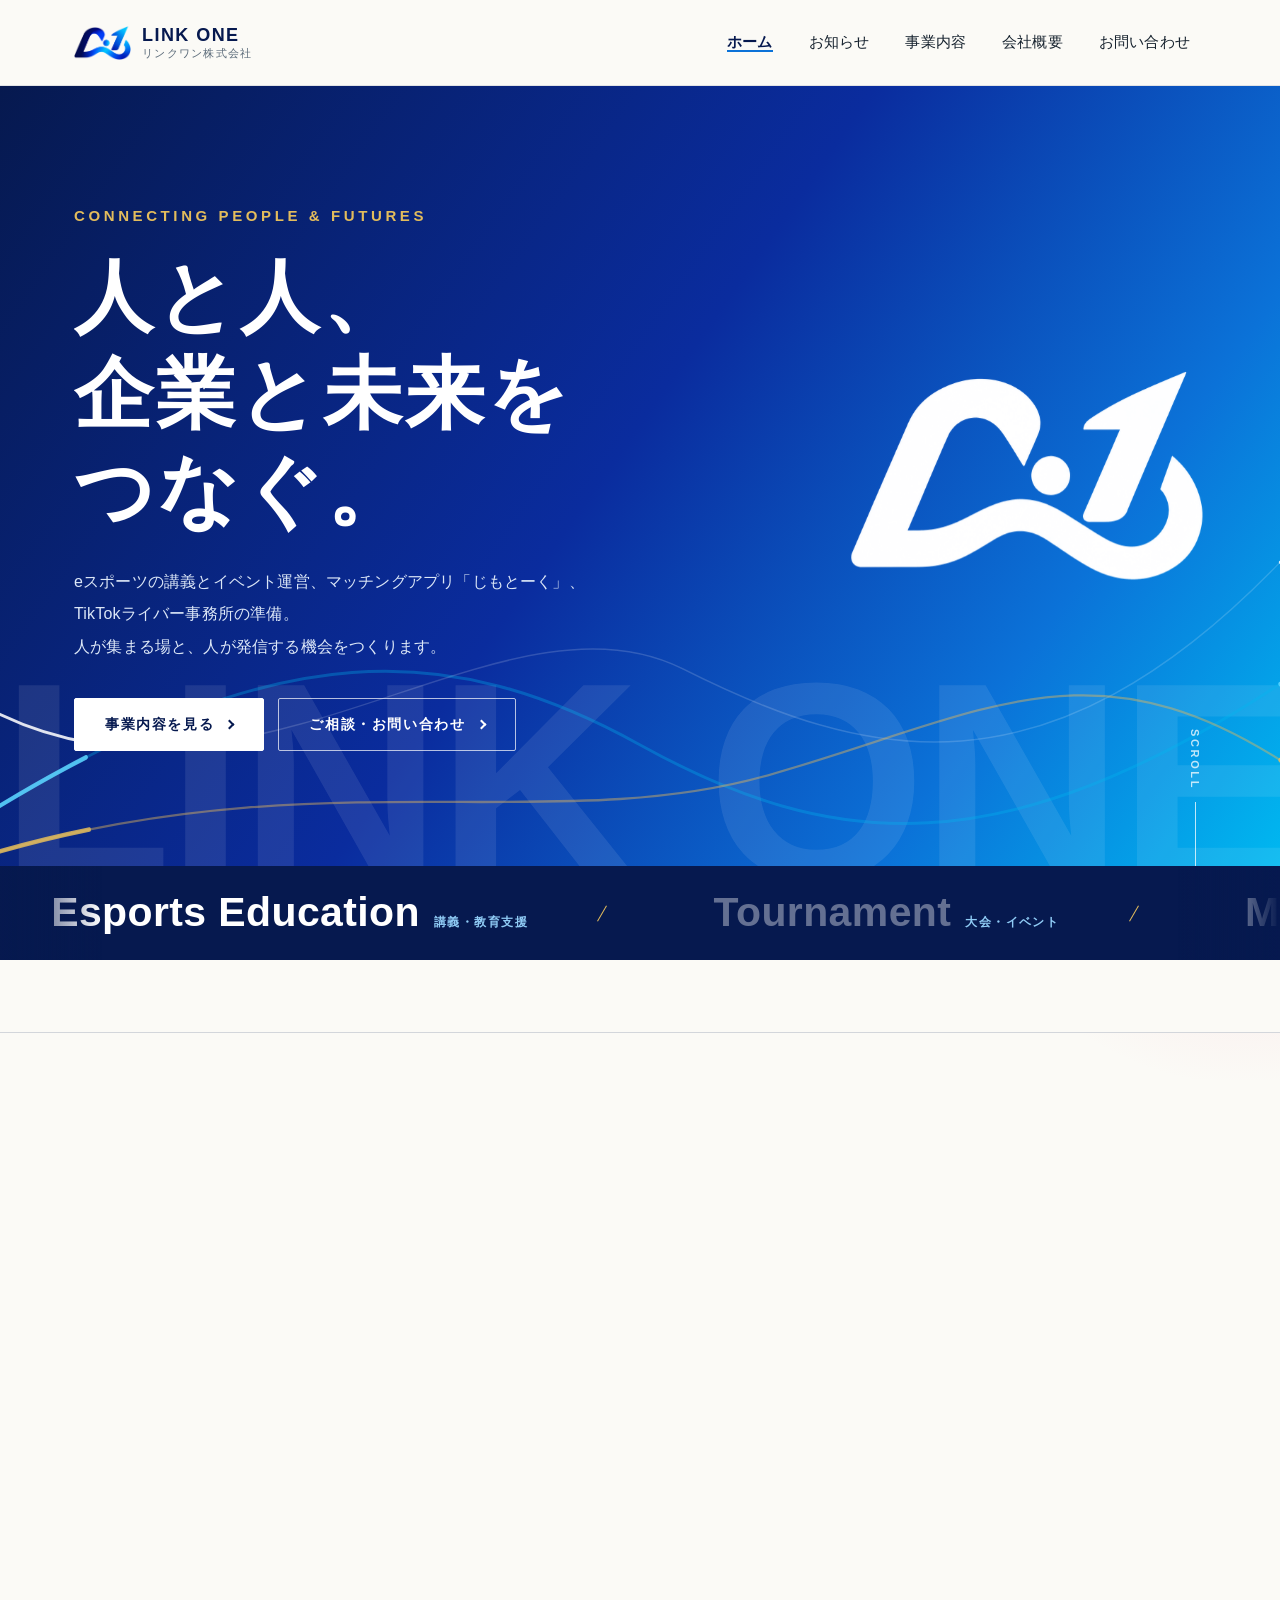
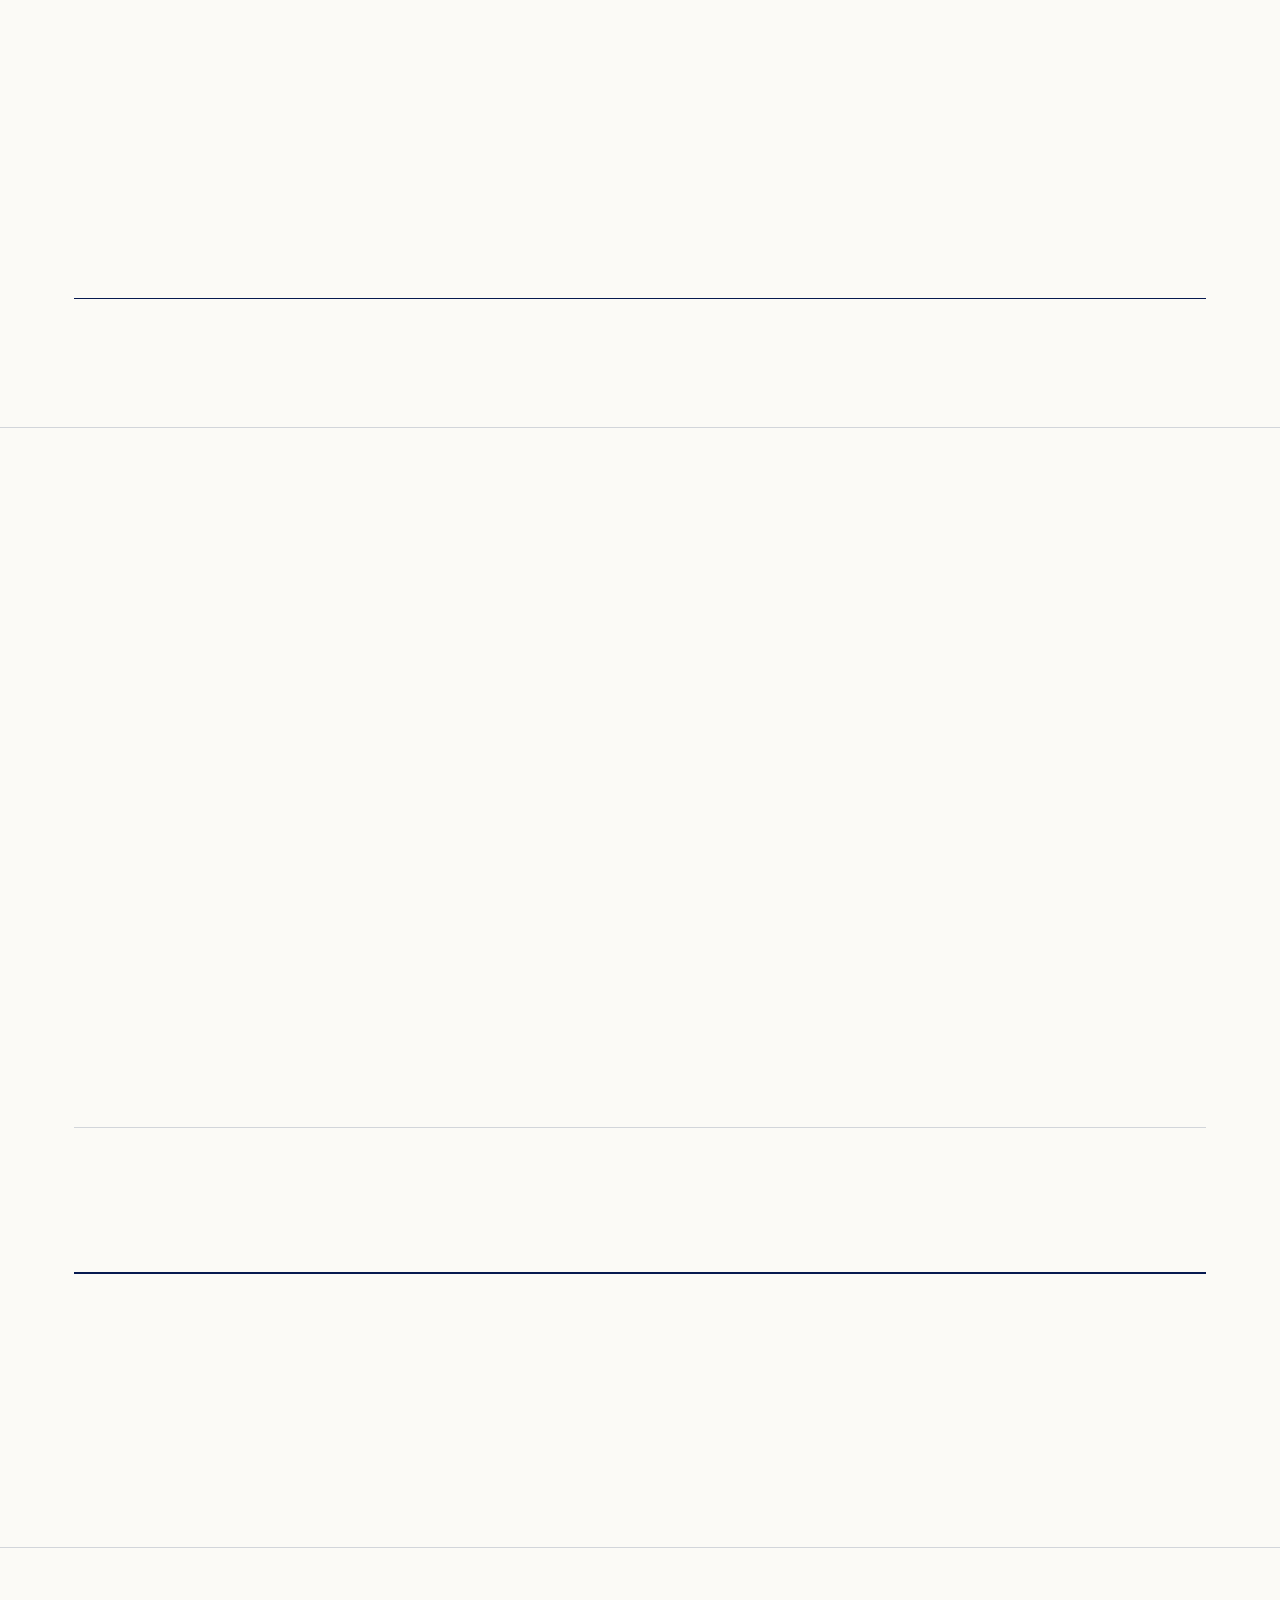
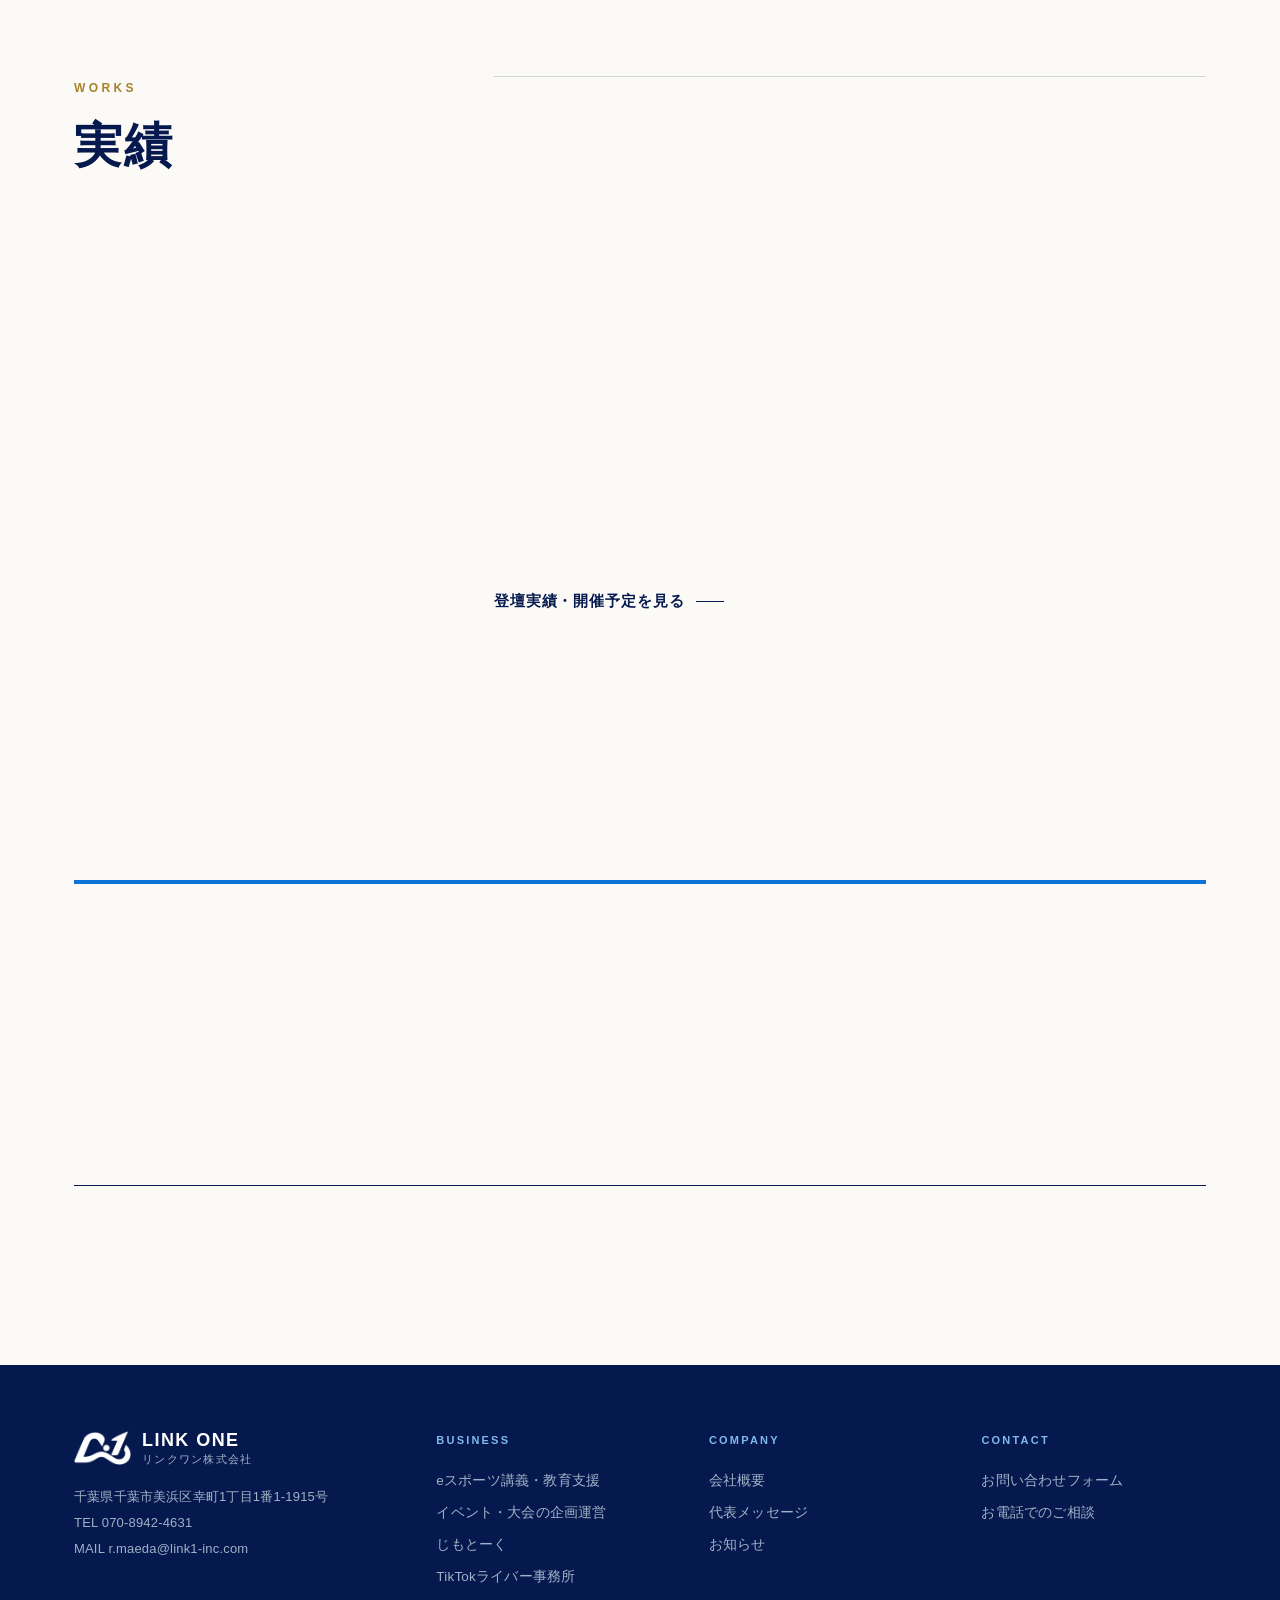
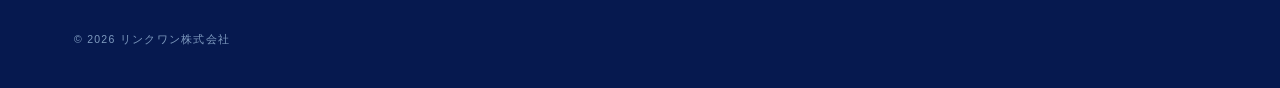
==== commit 8e34862e: "実績に3件追加（河原デザイン・アート専門学校、専門学校岡山ビジネスカレッジ、KBCC鹿児島ビジネス公務員専門学校）。site.css の整理（見た目は変更なし）と未使用画像の削除 Co-Authore" ====
--- a/index.html
+++ b/index.html
@@ -13,7 +13,7 @@
   <meta name="robots" content="noindex,nofollow">
   <link rel="icon" href="img/favicon-32.png" sizes="32x32">
   <link rel="apple-touch-icon" href="img/favicon-180.png">
-  <link rel="stylesheet" href="site.css?v=202611250300">
+  <link rel="stylesheet" href="site.css?v=202611250400">
   <script>document.documentElement.className += " js"; try { if (sessionStorage.getItem("lo-splash")) { document.documentElement.className += " no-splash"; } else { sessionStorage.setItem("lo-splash", "1"); } } catch (e) {}</script>
 </head>
 <body id="top">
@@ -188,12 +188,24 @@
         <div class="t-side__body">
           <ol class="t-works">
             <li class="reveal">
+              <span class="t-works__when"><time datetime="2027-01-08">2027.01.08</time><em>授業（予定）</em></span>
+              <p>河原デザイン・アート専門学校</p>
+            </li>
+            <li class="reveal">
               <span class="t-works__when"><time datetime="2026-12-13">2026.12.13</time><em>共同開催（予定）</em></span>
               <p>OKAYAMA HIGH SCHOOL ESPORTS CUP 2026 LEVEL UP DAY</p>
             </li>
             <li class="reveal">
+              <span class="t-works__when"><time datetime="2026-10-23">2026.10.23</time><em>授業</em></span>
+              <p>専門学校岡山ビジネスカレッジ</p>
+            </li>
+            <li class="reveal">
               <span class="t-works__when"><time datetime="2026-09-24">2026.09.24</time><em>授業</em></span>
               <p>専門学校でのeスポーツキャリア授業</p>
+            </li>
+            <li class="reveal">
+              <span class="t-works__when"><time datetime="2026-09-14">2026.09.14</time><em>授業</em></span>
+              <p>KBCC鹿児島ビジネス公務員専門学校</p>
             </li>
             <li class="reveal">
               <span class="t-works__when"><em>講演</em></span>
--- a/site.css
+++ b/site.css
@@ -10,7 +10,6 @@
 /* ==========================================================
    変数
    ========================================================== */
-
 :root {
   --white: #FFFFFF;
   --tint: #F2F5F8;
@@ -39,7 +38,6 @@
 /* ==========================================================
    基本（リセット・ヘッダー・フッター・共通部品）
    ========================================================== */
-
 *,
 *::before,
 *::after {
@@ -239,7 +237,6 @@
   font-size: clamp(26px,4.4vw,40px);
   font-weight: 700;
   line-height: 1.5;
-  letter-spacing: .02em;
 }
 
 .page-head .lede {
@@ -1387,7 +1384,6 @@
 /* ==========================================================
    共通の部品（ボタン・見出し・トップの部品）
    ========================================================== */
-
 @media(max-width: 600px) {
   .home .pc {
     display: none;
@@ -1494,7 +1490,6 @@
   position: absolute;
   inset: auto 0 0 0;
   width: 100%;
-  height: 70%;
   z-index: 1;
 }
 
@@ -2770,30 +2765,15 @@
 :where(.p-washi) body::before {
   content: "";
   position: fixed;
-  inset: 0;
   z-index: -2;
   pointer-events: none;
-  background:
-    radial-gradient(36vmax 28vmax at 4% 6%,rgba(0,184,240,.20),transparent 70%),
-    radial-gradient(28vmax 24vmax at 96% 10%,rgba(227,188,92,.24),transparent 70%),
-    radial-gradient(32vmax 28vmax at 84% 80%,rgba(11,114,216,.15),transparent 70%),
-    radial-gradient(30vmax 24vmax at 8% 88%,rgba(23,179,148,.16),transparent 70%),
-    radial-gradient(22vmax 18vmax at 50% 42%,rgba(240,150,170,.13),transparent 70%),
-    radial-gradient(18vmax 14vmax at 30% 30%,rgba(255,214,120,.10),transparent 70%),
-    radial-gradient(20vmax 16vmax at 66% 62%,rgba(120,200,240,.10),transparent 70%),
-    var(--paper);
 }
 
 :where(.p-washi) body::after {
   content: "";
   position: fixed;
-  inset: 0;
   z-index: -1;
   pointer-events: none;
-  background-image:
-    url("img/washi-fiber.svg"),
-    url("data:image/svg+xml,%3Csvg xmlns='http://www.w3.org/2000/svg' width='200' height='200'%3E%3Cfilter id='n'%3E%3CfeTurbulence type='fractalNoise' baseFrequency='.9' numOctaves='2' stitchTiles='stitch'/%3E%3CfeColorMatrix values='0 0 0 0 .45  0 0 0 0 .42  0 0 0 0 .36  0 0 0 .06 0'/%3E%3C/filter%3E%3Crect width='100%25' height='100%25' filter='url(%23n)'/%3E%3C/svg%3E");
-  background-size: 640px 640px,200px 200px;
 }
 
 :where(.p-washi) .sec-white,
@@ -4545,7 +4525,6 @@
 /* ==========================================================
    仕上げ（最後に適用）
    ========================================================== */
-
 .t-head__en span {
   display: none;
 }
@@ -5095,7 +5074,6 @@
 /* ==========================================================
    お知らせページ
    ========================================================== */
-
 :where(.p-sub) .theme-news {
   --grad: linear-gradient(125deg, #06194F 0%, #0A2C9E 55%, #0B72D8 100%);
 }
@@ -5173,7 +5151,6 @@
 /* ==========================================================
    流れる帯（事業のキーワード）
    ========================================================== */
-
 :where(.p-top) .t-ticker {
   position: relative;
   overflow: hidden;
@@ -5294,7 +5271,6 @@
 /* ==========================================================
    事業内容（スマホ）：ページ内タブと各事業の見出し
    ========================================================== */
-
 .svc-tabs {
   display: none;
 }
@@ -5439,8 +5415,7 @@
     margin-right: 2px;
     border: 0;
     transform: none;
-    background:
-      linear-gradient(var(--navy), var(--navy)) center / 14px 2px no-repeat,
+    background: linear-gradient(var(--navy), var(--navy)) center / 14px 2px no-repeat,
       linear-gradient(var(--navy), var(--navy)) center / 2px 14px no-repeat;
   }
 
@@ -5458,7 +5433,6 @@
    動きの演出（高級感：ゆっくり・控えめ・なめらか）
    共通のイージング：--ease（素早く動き出し、静かに止まる）
    ========================================================== */
-
 :root {
   --ease: cubic-bezier(.16, 1, .3, 1);
   --ease-in: cubic-bezier(.7, 0, .84, 0);
@@ -5500,8 +5474,7 @@
   opacity: 1;
   transform: none;
   filter: none;
-  transition:
-    opacity 1.1s var(--ease),
+  transition: opacity 1.1s var(--ease),
     transform 1.1s var(--ease),
     filter 1.1s var(--ease);
 }
@@ -5511,8 +5484,7 @@
 .h-pill,
 .t-link,
 .form-submit {
-  transition:
-    background-color .4s var(--ease),
+  transition: background-color .4s var(--ease),
     color .4s var(--ease),
     border-color .4s var(--ease),
     transform .25s var(--ease);
@@ -5638,8 +5610,7 @@
 
 /* スマホメニュー：項目が少しずつ浮かび上がる */
 .site-nav.is-open a {
-  transition:
-    opacity .7s var(--ease),
+  transition: opacity .7s var(--ease),
     transform .7s var(--ease),
     color .3s;
 }
@@ -5683,7 +5654,6 @@
 /* ==========================================================
    箇条書き：行頭の短い線をやめ、細い罫線で区切った行にする
    ========================================================== */
-
 .svc ul,
 .co-ceo__list {
   margin: 0;
@@ -5786,7 +5756,6 @@
    縦棒の装飾をやめる
    （注記・年表・流れ・2日間の例などは、横の罫線と文字組みで区切る）
    ========================================================== */
-
 /* 注記：左の色棒をやめ、上下の細い罫線で囲む */
 .notice,
 :where(.p-washi) .notice,
@@ -5878,11 +5847,9 @@
   }
 }
 
-
 /* ==========================================================
    2026-11-24 点検結果の反映
    ========================================================== */
-
 /* ページを離れるとき：表示用アニメーションの値に上書きされないよう、アニメーションで消す */
 .is-leaving main,
 .is-leaving .site-foot {
@@ -5922,11 +5889,9 @@
   color: var(--fg-dim);
 }
 
-
 /* ----------------------------------------------------------
    AIっぽさを減らす
----------------------------------------------------------- */
-
+   ---------------------------------------------------------- */
 /* 英字ラベル前の金の短い線をやめ、字間の広い英字だけにする */
 .sec-en::before,
 :where(.p-washi) .sec-en::before,
@@ -5964,7 +5929,6 @@
 
 /* 開発中・企画中・分類などの小さな枠付きバッジをやめ、文字だけにする */
 .badge-soon,
-.h-badge,
 :where(.p-top) .t-biz__name em,
 :where(.p-top) .t-works em,
 :where(.p-top) .t-newsbar__cat,
@@ -5997,15 +5961,10 @@
 }
 
 /* ヒーローの波線を控えめに */
-.h-kv__wave path {
-  stroke-opacity: .18;
-}
-
 
 /* ----------------------------------------------------------
    大手企業サイト水準の仕上げ
----------------------------------------------------------- */
-
+   ---------------------------------------------------------- */
 /* PCのナビ：今いるページに細い下線 */
 @media (min-width: 601px) {
   .site-nav a[aria-current="page"] .jp {
@@ -6200,11 +6159,10 @@
   margin: 0 6px 0 0;
 }
 
-
 /* ----------------------------------------------------------
    トップの最初の画面：インパクトの強化（配置は変えない）
    --kv0 はスプラッシュの有無による開始の遅れ
----------------------------------------------------------- */
+   ---------------------------------------------------------- */
 :where(.p-top) .h-kv {
   --kv0: 0s;
 }
@@ -6230,7 +6188,6 @@
 .h-kv .h-kv__panel > .h-kv__mark {
   position: absolute;
   z-index: 0;
-  left: -.04em;
   bottom: -.2em;
   font-family: var(--f-lat);
   font-weight: 800;
@@ -6239,7 +6196,6 @@
   letter-spacing: -.02em;
   white-space: nowrap;
   color: #fff;
-  opacity: .07;
   pointer-events: none;
   user-select: none;
 }
@@ -6248,13 +6204,6 @@
   opacity: 0;
   transform: translateX(-40px);
   animation: kv-mark 1.6s cubic-bezier(.22,.61,.36,1) calc(var(--kv0) + .3s) forwards;
-}
-
-@keyframes kv-mark {
-  to {
-    opacity: .07;
-    transform: none;
-  }
 }
 
 /* 線：3本が描かれていく */
@@ -6323,10 +6272,22 @@
 }
 
 @keyframes kv-scroll {
-  0% { transform: scaleY(0); transform-origin: top center; }
-  45% { transform: scaleY(1); transform-origin: top center; }
-  55% { transform: scaleY(1); transform-origin: bottom center; }
-  100% { transform: scaleY(0); transform-origin: bottom center; }
+  0% {
+    transform: scaleY(0);
+    transform-origin: top center;
+  }
+  45% {
+    transform: scaleY(1);
+    transform-origin: top center;
+  }
+  55% {
+    transform: scaleY(1);
+    transform-origin: bottom center;
+  }
+  100% {
+    transform: scaleY(0);
+    transform-origin: bottom center;
+  }
 }
 
 .js .kv-seq > .h-kv__scroll {
@@ -6375,7 +6336,6 @@
 }
 
 /* --- トップの最初の画面：動き --- */
-
 /* 見出し：1行ずつ下からせり上がる */
 .h-kv h1 .kv-ln {
   display: block;
@@ -6443,14 +6403,22 @@
   stroke-opacity: 0;
 }
 
-.h-kv__wave .h-kv__pulse1 { stroke: #5FD6FF; }
-.h-kv__wave .h-kv__pulse2 { stroke: #FFFFFF; stroke-width: 2; }
-.h-kv__wave .h-kv__pulse3 { stroke: var(--gold-bright); }
+.h-kv__wave .h-kv__pulse1 {
+  stroke: #5FD6FF;
+}
+
+.h-kv__wave .h-kv__pulse2 {
+  stroke: #FFFFFF;
+  stroke-width: 2;
+}
+
+.h-kv__wave .h-kv__pulse3 {
+  stroke: var(--gold-bright);
+}
 
 .app .h-kv__wave .h-kv__pulse {
   stroke-dasharray: .07 .93;
-  animation:
-    kv-pulse-in .8s ease calc(var(--kv0) + 2.6s) forwards,
+  animation: kv-pulse-in .8s ease calc(var(--kv0) + 2.6s) forwards,
     kv-flow 7s linear calc(var(--kv0) + 2.6s) infinite;
 }
 
@@ -6503,11 +6471,10 @@
   }
 }
 
-
 /* ----------------------------------------------------------
    和紙の背景：常にゆっくり動かす
    位置と大きさ（transform）だけを動かし、スマホでも重くしない
----------------------------------------------------------- */
+   ---------------------------------------------------------- */
 :where(.p-washi) body::before {
   inset: -12%;
   animation: washi-drift 34s ease-in-out infinite alternate;
@@ -6515,22 +6482,21 @@
 }
 
 @keyframes washi-drift {
-  0%   { transform: translate3d(0,0,0) scale(1) rotate(0deg); }
-  33%  { transform: translate3d(4%,-3%,0) scale(1.06) rotate(2deg); }
-  66%  { transform: translate3d(-3%,4%,0) scale(1.1) rotate(-2deg); }
-  100% { transform: translate3d(3%,2%,0) scale(1.04) rotate(1deg); }
+  0% {
+    transform: translate3d(0,0,0) scale(1) rotate(0deg);
+  }
+  33% {
+    transform: translate3d(4%,-3%,0) scale(1.06) rotate(2deg);
+  }
+  66% {
+    transform: translate3d(-3%,4%,0) scale(1.1) rotate(-2deg);
+  }
+  100% {
+    transform: translate3d(3%,2%,0) scale(1.04) rotate(1deg);
+  }
 }
 
 /* 繊維の模様は、ゆっくり斜めに流れ続ける（640px で一周してつなぎ目を出さない） */
-:where(.p-washi) body::after {
-  inset: -640px 0 0 -640px;
-  animation: washi-fiber 140s linear infinite;
-  will-change: transform;
-}
-
-@keyframes washi-fiber {
-  to { transform: translate3d(640px,640px,0); }
-}
 
 @media (prefers-reduced-motion: reduce) {
   :where(.p-washi) body::before,
@@ -6539,11 +6505,9 @@
   }
 }
 
-
 /* ----------------------------------------------------------
    事業内容ページの動き
----------------------------------------------------------- */
-
+   ---------------------------------------------------------- */
 /* ページ上部：トップと同じ光の線を流し、見出しをせり上げる */
 .theme-service .page-head {
   --kv0: -.2s;
@@ -6583,8 +6547,7 @@
 .app .mv {
   opacity: 0;
   transform: translateY(26px);
-  transition:
-    opacity .9s cubic-bezier(.22,.61,.36,1) var(--d, 0s),
+  transition: opacity .9s cubic-bezier(.22,.61,.36,1) var(--d, 0s),
     transform 1.1s cubic-bezier(.19,1,.22,1) var(--d, 0s);
 }
 
@@ -6599,8 +6562,7 @@
   opacity: 1;
   transform: translateY(40%);
   clip-path: inset(0 0 100% 0);
-  transition:
-    transform 1.2s cubic-bezier(.19,1,.22,1) var(--d, 0s),
+  transition: transform 1.2s cubic-bezier(.19,1,.22,1) var(--d, 0s),
     clip-path 1.2s cubic-bezier(.19,1,.22,1) var(--d, 0s);
 }
 
@@ -6613,8 +6575,7 @@
 /* 英語のラベルは、字間が締まりながら現れる */
 .app .sec-head > .sec-en.mv {
   letter-spacing: .5em;
-  transition:
-    opacity .9s ease var(--d, 0s),
+  transition: opacity .9s ease var(--d, 0s),
     transform 1.1s cubic-bezier(.19,1,.22,1) var(--d, 0s),
     letter-spacing 1.4s cubic-bezier(.19,1,.22,1) var(--d, 0s);
 }
@@ -6643,8 +6604,12 @@
 
 /* 枠ごと浮かぶ（登場の動きと重ならないよう translate を使う） */
 @keyframes jt-float {
-  0%, 100% { translate: 0 0; }
-  50% { translate: 0 -10px; }
+  0%, 100% {
+    translate: 0 0;
+  }
+  50% {
+    translate: 0 -10px;
+  }
 }
 
 @media (prefers-reduced-motion: reduce) {
@@ -6664,19 +6629,16 @@
   }
 }
 
-
 /* ----------------------------------------------------------
    ホームの動き（事業内容ページと同じ仕組み。app.js が .mv / .is-in を付ける）
----------------------------------------------------------- */
-
+   ---------------------------------------------------------- */
 /* 見出しと「Let's link.」は、線の下からせり上がる */
 .app .t-head__main > h2.mv,
 .app .t-cta__link > .t-cta__en.mv {
   opacity: 1;
   transform: translateY(40%);
   clip-path: inset(0 0 100% 0);
-  transition:
-    transform 1.2s cubic-bezier(.19,1,.22,1) var(--d, 0s),
+  transition: transform 1.2s cubic-bezier(.19,1,.22,1) var(--d, 0s),
     clip-path 1.2s cubic-bezier(.19,1,.22,1) var(--d, 0s);
 }
 
@@ -6689,8 +6651,7 @@
 /* 英語のラベルは、字間が締まりながら現れる */
 .app .t-head__main > .t-head__en.mv {
   letter-spacing: .5em;
-  transition:
-    opacity .9s ease var(--d, 0s),
+  transition: opacity .9s ease var(--d, 0s),
     transform 1.1s cubic-bezier(.19,1,.22,1) var(--d, 0s),
     letter-spacing 1.4s cubic-bezier(.19,1,.22,1) var(--d, 0s);
 }
@@ -6705,8 +6666,7 @@
   display: inline-block;
   transform: translateY(60%);
   clip-path: inset(0 0 100% 0);
-  transition:
-    transform 1.1s cubic-bezier(.19,1,.22,1) calc(var(--d, 0s) + .25s),
+  transition: transform 1.1s cubic-bezier(.19,1,.22,1) calc(var(--d, 0s) + .25s),
     clip-path 1.1s cubic-bezier(.19,1,.22,1) calc(var(--d, 0s) + .25s);
 }
 
@@ -6731,8 +6691,12 @@
 }
 
 @keyframes cta-nudge {
-  0%, 100% { translate: 0 0; }
-  50% { translate: 10px 0; }
+  0%, 100% {
+    translate: 0 0;
+  }
+  50% {
+    translate: 10px 0;
+  }
 }
 
 @media (prefers-reduced-motion: reduce) {
@@ -6751,19 +6715,17 @@
   }
 }
 
-
 /* ----------------------------------------------------------
    じもとーくの画面：本物のスマホらしい枠
    枠・画面・ボタンを本体（figure）にまとめ、動くときは本体ごと動く
----------------------------------------------------------- */
+   ---------------------------------------------------------- */
 .theme-service .jt-phone {
   position: relative;
   container-type: inline-size;
   padding: 6px;
   border-radius: 26px;
   background: #050608;
-  box-shadow:
-    0 0 0 1.5px #1C1F26,
+  box-shadow: 0 0 0 1.5px #1C1F26,
     0 0 0 3px #7C828E,
     0 0 0 3.5px #2A2E36,
     0 34px 46px -18px rgba(3,10,40,.55),
@@ -6874,8 +6836,7 @@
   top: 19%;
   height: 19%;
   border-radius: 2px 0 0 2px;
-  background:
-    linear-gradient(#0000 0 0) padding-box,
+  background: linear-gradient(#0000 0 0) padding-box,
     linear-gradient(90deg,#3A3F48,#9AA0AA 50%,#3A3F48);
   -webkit-mask: linear-gradient(#000 0 45%, #0000 45% 55%, #000 55% 100%);
   mask: linear-gradient(#000 0 45%, #0000 45% 55%, #000 55% 100%);
@@ -6891,8 +6852,7 @@
 @media (max-width: 600px) {
   .theme-service .jt-phone {
     padding: 4px;
-    box-shadow:
-      0 0 0 1px #1C1F26,
+    box-shadow: 0 0 0 1px #1C1F26,
       0 0 0 2px #7C828E,
       0 0 0 2.5px #2A2E36,
       0 22px 30px -14px rgba(3,10,40,.55),
@@ -6932,10 +6892,9 @@
   }
 }
 
-
 /* ----------------------------------------------------------
    トップの最初の画面：ロゴと社名をセットで見せる
----------------------------------------------------------- */
+   ---------------------------------------------------------- */
 .h-kv .h-kv__panel > .h-kv__logo {
   height: fit-content;
 }
@@ -6963,12 +6922,9 @@
   }
 }
 
-@media (prefers-reduced-motion: reduce) {}
-
-
 /* ----------------------------------------------------------
    会社概要ページの動き（会社概要らしく、控えめに）
----------------------------------------------------------- */
+   ---------------------------------------------------------- */
 .app .theme-company .page-head .wrap > * {
   opacity: 0;
   transform: translateY(18px);
@@ -6997,8 +6953,7 @@
   opacity: 1;
   transform: translateY(30%);
   clip-path: inset(0 0 100% 0);
-  transition:
-    transform 1.3s cubic-bezier(.19,1,.22,1) var(--d, 0s),
+  transition: transform 1.3s cubic-bezier(.19,1,.22,1) var(--d, 0s),
     clip-path 1.3s cubic-bezier(.19,1,.22,1) var(--d, 0s);
 }
 
@@ -7018,13 +6973,10 @@
   }
 }
 
-
-
 /* ----------------------------------------------------------
    背景：繊維の線をやめ、2層のグラデーションが混ざりながら流れる
    （線が目の中の浮遊物のように見える、という声を受けて変更）
----------------------------------------------------------- */
-
+   ---------------------------------------------------------- */
 /* 奥の層：紙の地色と、大きな色のにじみ（左上→右下へ漂う） */
 :where(.p-washi)::before {
   content: "";
@@ -7032,8 +6984,7 @@
   inset: -20%;
   z-index: -1;
   pointer-events: none;
-  background:
-    radial-gradient(42vmax 34vmax at 72% 26%,rgba(0,184,240,.28),transparent 70%),
+  background: radial-gradient(42vmax 34vmax at 72% 26%,rgba(0,184,240,.28),transparent 70%),
     radial-gradient(38vmax 32vmax at 22% 72%,rgba(227,188,92,.30),transparent 70%),
     radial-gradient(30vmax 26vmax at 84% 82%,rgba(240,150,170,.22),transparent 70%),
     radial-gradient(28vmax 24vmax at 40% 40%,rgba(23,179,148,.17),transparent 70%),
@@ -7043,15 +6994,20 @@
 }
 
 @keyframes grad-back {
-  0%   { transform: translate3d(0,0,0) rotate(0deg) scale(1); }
-  50%  { transform: translate3d(-5%,4%,0) rotate(8deg) scale(1.08); }
-  100% { transform: translate3d(4%,-3%,0) rotate(-6deg) scale(1.04); }
+  0% {
+    transform: translate3d(0,0,0) rotate(0deg) scale(1);
+  }
+  50% {
+    transform: translate3d(-5%,4%,0) rotate(8deg) scale(1.08);
+  }
+  100% {
+    transform: translate3d(4%,-3%,0) rotate(-6deg) scale(1.04);
+  }
 }
 
 /* 手前の層：地色を抜き、逆向きに漂わせて色が混ざるようにする */
 :where(.p-washi) body::before {
-  background:
-    radial-gradient(36vmax 28vmax at 4% 6%,rgba(0,184,240,.22),transparent 70%),
+  background: radial-gradient(36vmax 28vmax at 4% 6%,rgba(0,184,240,.22),transparent 70%),
     radial-gradient(28vmax 24vmax at 96% 10%,rgba(227,188,92,.24),transparent 70%),
     radial-gradient(32vmax 28vmax at 84% 80%,rgba(11,114,216,.16),transparent 70%),
     radial-gradient(30vmax 24vmax at 8% 88%,rgba(23,179,148,.18),transparent 70%),
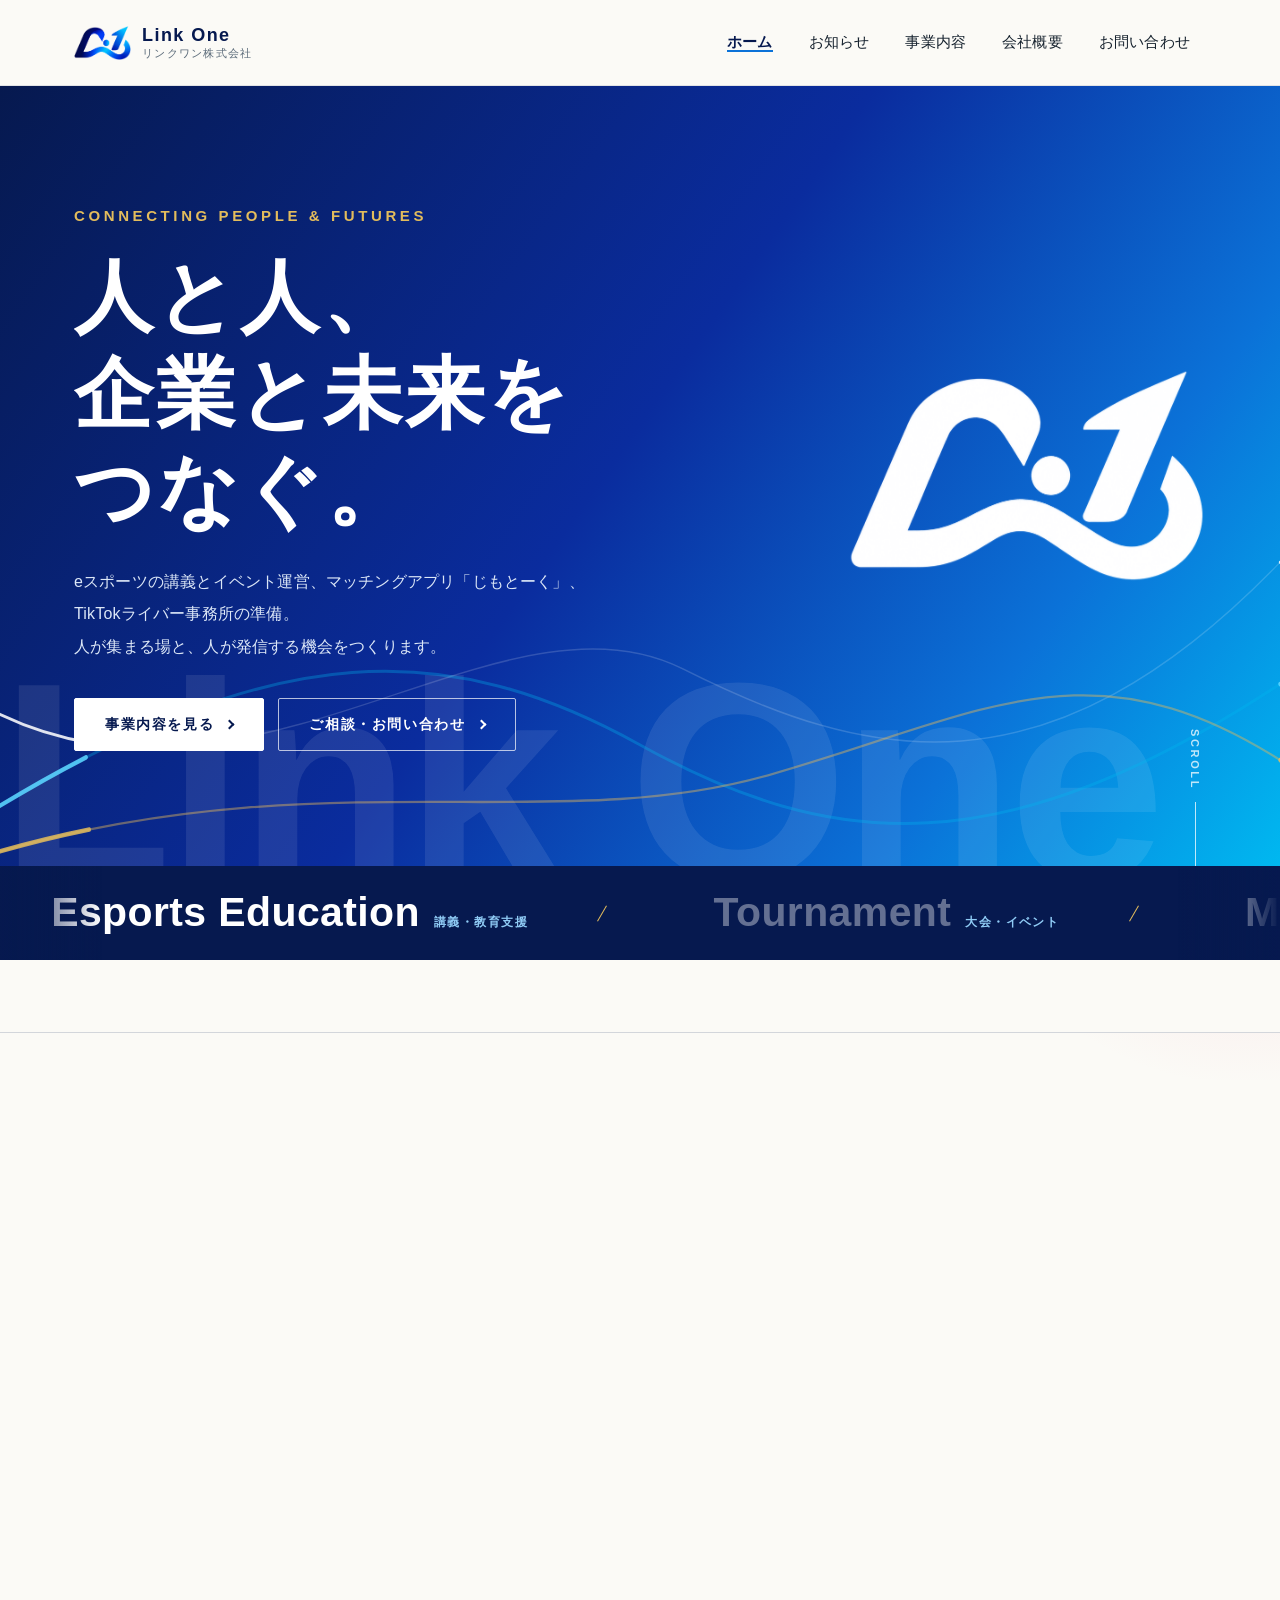
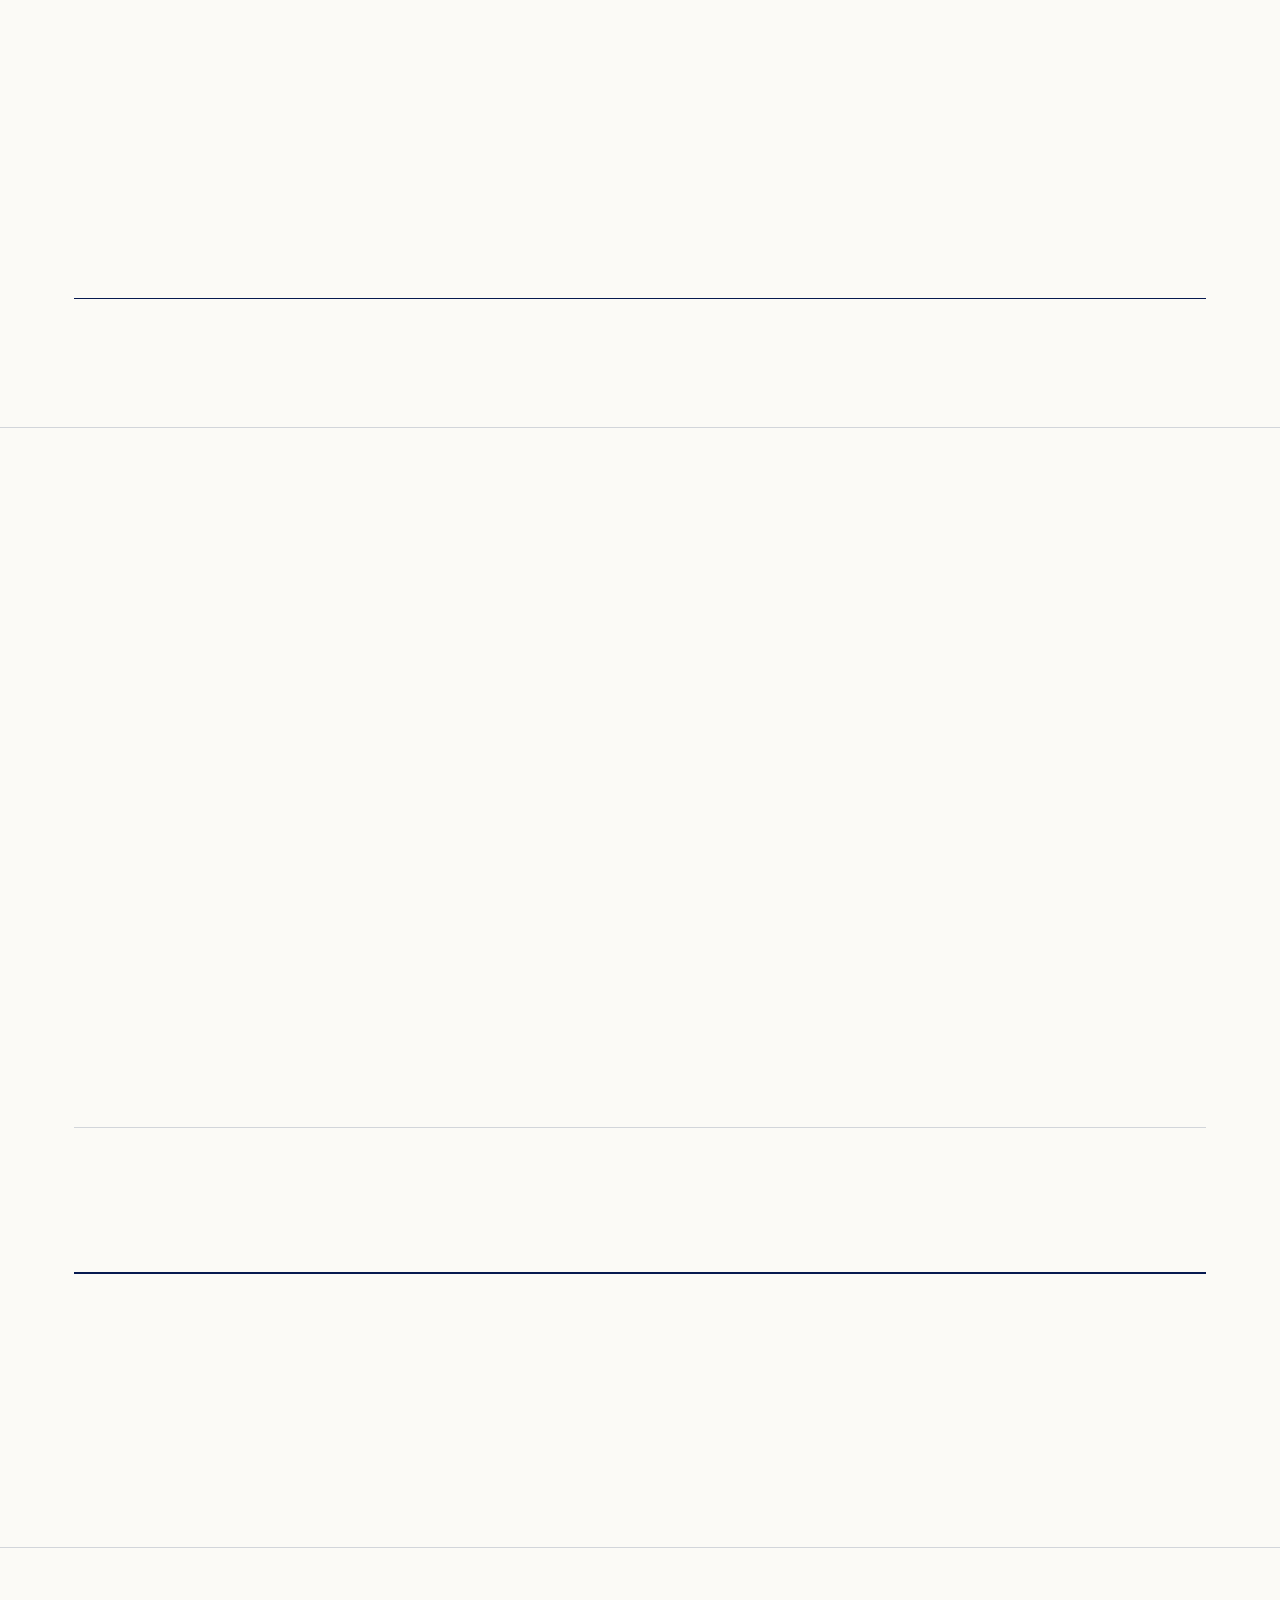
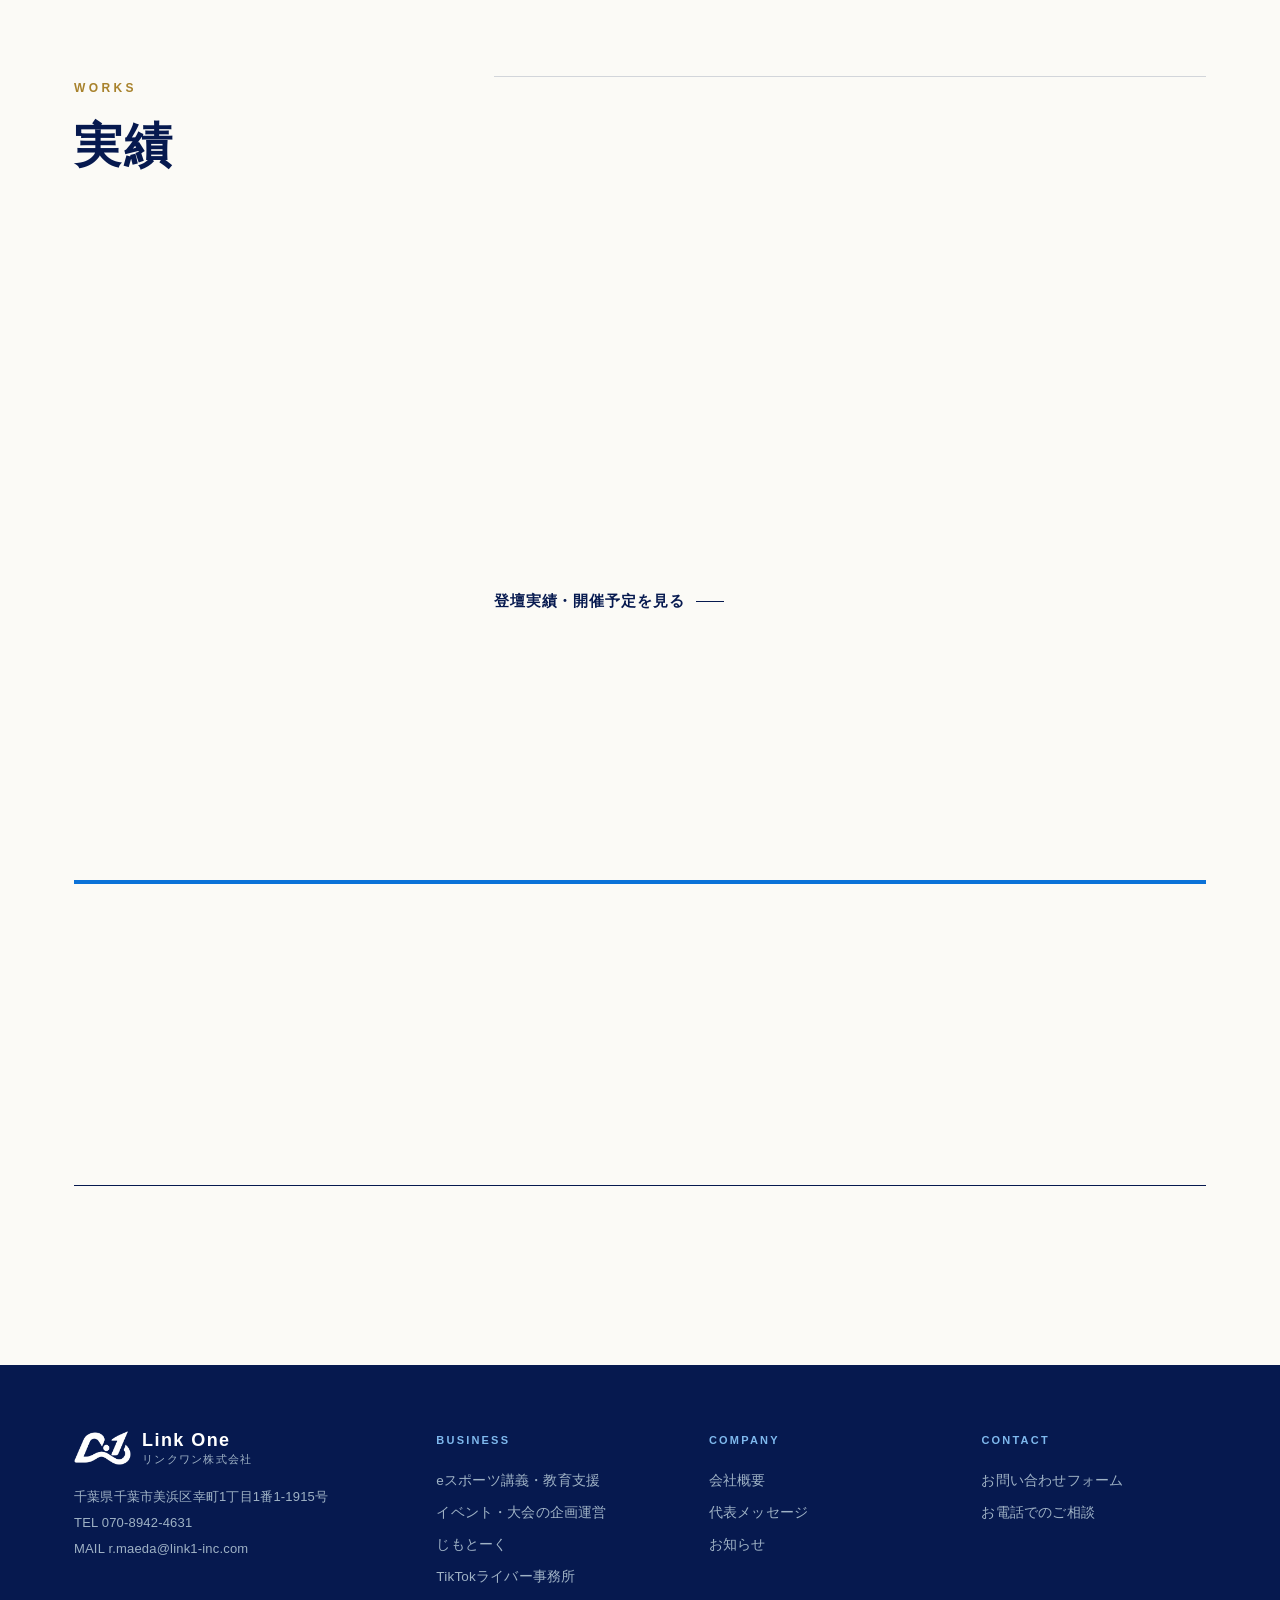
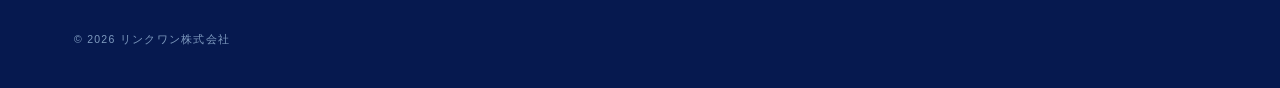
==== commit b3777601: "社名の英語表記を Link One に統一。軽量化：ロゴ・画面画像を縮小・再圧縮（約630KB→約160KB）、トップのロゴを優先読み込み、画面外のトップの動きを一時停止 Co-Authored-By" ====
--- a/index.html
+++ b/index.html
@@ -13,14 +13,14 @@
   <meta name="robots" content="noindex,nofollow">
   <link rel="icon" href="img/favicon-32.png" sizes="32x32">
   <link rel="apple-touch-icon" href="img/favicon-180.png">
-  <link rel="stylesheet" href="site.css?v=202611250400">
+  <link rel="stylesheet" href="site.css?v=202611260100">
   <script>document.documentElement.className += " js"; try { if (sessionStorage.getItem("lo-splash")) { document.documentElement.className += " no-splash"; } else { sessionStorage.setItem("lo-splash", "1"); } } catch (e) {}</script>
 </head>
 <body id="top">
   <div class="splash" aria-hidden="true">
     <div class="splash__logo">
-      <img src="img/logo-mark.png" alt="" width="1012" height="604">
-      <span>LINK ONE</span>
+      <img src="img/logo-mark.png" alt="" width="540" height="322">
+      <span>Link One</span>
     </div>
   </div>
   <a class="skip" href="#main">本文へスキップ</a>
@@ -28,7 +28,7 @@
     <div class="wrap">
       <a class="brand" href="index.html">
         <span class="brand__mark" aria-hidden="true"></span>
-        <span class="brand__name"><b>LINK ONE</b><small>リンクワン株式会社</small></span>
+        <span class="brand__name"><b>Link One</b><small>リンクワン株式会社</small></span>
       </a>
       <button class="nav-toggle" type="button" aria-expanded="false" aria-controls="gnav" aria-label="メニューを開く"><i aria-hidden="true"></i><span>MENU</span></button>
       <nav class="site-nav" id="gnav" aria-label="メインメニュー">
@@ -52,9 +52,9 @@
           <path class="h-kv__pulse h-kv__pulse2" d="M0 300 C 240 380, 470 210, 640 270 S 980 360, 1200 200" fill="none" stroke-linecap="round" pathLength="1"/>
           <path class="h-kv__pulse h-kv__pulse3" d="M0 390 C 300 330, 520 380, 720 340 S 1020 250, 1200 330" fill="none" stroke-linecap="round" pathLength="1"/>
         </svg>
-        <span class="h-kv__mark" aria-hidden="true"><span>LINK ONE　LINK ONE　</span></span>
+        <span class="h-kv__mark" aria-hidden="true"><span>Link One　Link One　</span></span>
         <div class="h-kv__logo">
-          <span class="h-kv__sym"><img src="img/logo-mark-white.png" alt="LINK ONE リンクワン株式会社" width="1012" height="604"></span>
+          <span class="h-kv__sym"><img src="img/logo-mark-white.png" alt="Link One リンクワン株式会社" width="800" height="477" fetchpriority="high"></span>
         </div>
         <p class="h-kv__en">Connecting People &amp; Futures</p>
         <h1><span class="kv-ln"><span>人と人、</span></span><span class="kv-ln"><span>企業と未来を</span></span><span class="kv-ln"><span>つなぐ。</span></span></h1>
@@ -129,7 +129,7 @@
               <span class="t-biz__no">03</span>
               <span class="t-biz__name"><span class="t-biz__en">App</span><b>じもとーく<em>開発中</em></b></span>
               <span class="t-biz__desc t-biz__desc--app">
-                <span class="t-biz__shots" aria-hidden="true"><img src="img/jimotalk/jt-top.png" alt="" width="430" height="900" loading="lazy"><img src="img/jimotalk/jt-search.png" alt="" width="430" height="900" loading="lazy"></span>
+                <span class="t-biz__shots" aria-hidden="true"><img src="img/jimotalk/jt-top.png" alt="" width="430" height="900" loading="lazy" decoding="async"><img src="img/jimotalk/jt-search.png" alt="" width="430" height="900" loading="lazy" decoding="async"></span>
                 近くの「今ヒマな人」とすぐ話せるマッチングアプリ
               </span>
               <span class="t-biz__arrow" aria-hidden="true"></span>
@@ -235,7 +235,7 @@
         <div>
           <a class="brand" href="index.html">
             <span class="brand__mark" aria-hidden="true"></span>
-            <span class="brand__name"><b>LINK ONE</b><small>リンクワン株式会社</small></span>
+            <span class="brand__name"><b>Link One</b><small>リンクワン株式会社</small></span>
           </a>
           <address class="foot-addr">
             千葉県千葉市美浜区幸町1丁目1番1-1915号<br>
@@ -267,6 +267,6 @@
   </footer>
 
   <a class="pagetop" href="#top" aria-label="ページ上部へ戻る"></a>
-  <script src="app.js?v=202611250000" defer></script>
+  <script src="app.js?v=202611260100" defer></script>
 </body>
 </html>
--- a/site.css
+++ b/site.css
@@ -6386,7 +6386,7 @@
 }
 
 .h-kv__mark > span::after {
-  content: "LINK ONE　LINK ONE　";
+  content: "Link One　Link One　";
 }
 
 @keyframes kv-marquee {
@@ -7029,3 +7029,10 @@
     animation: none;
   }
 }
+
+/* トップの最初の画面が画面外にある間は、動きを一時停止する（app.js が .is-off を付ける） */
+.h-kv.is-off *,
+.h-kv.is-off *::before,
+.h-kv.is-off *::after {
+  animation-play-state: paused !important;
+}
